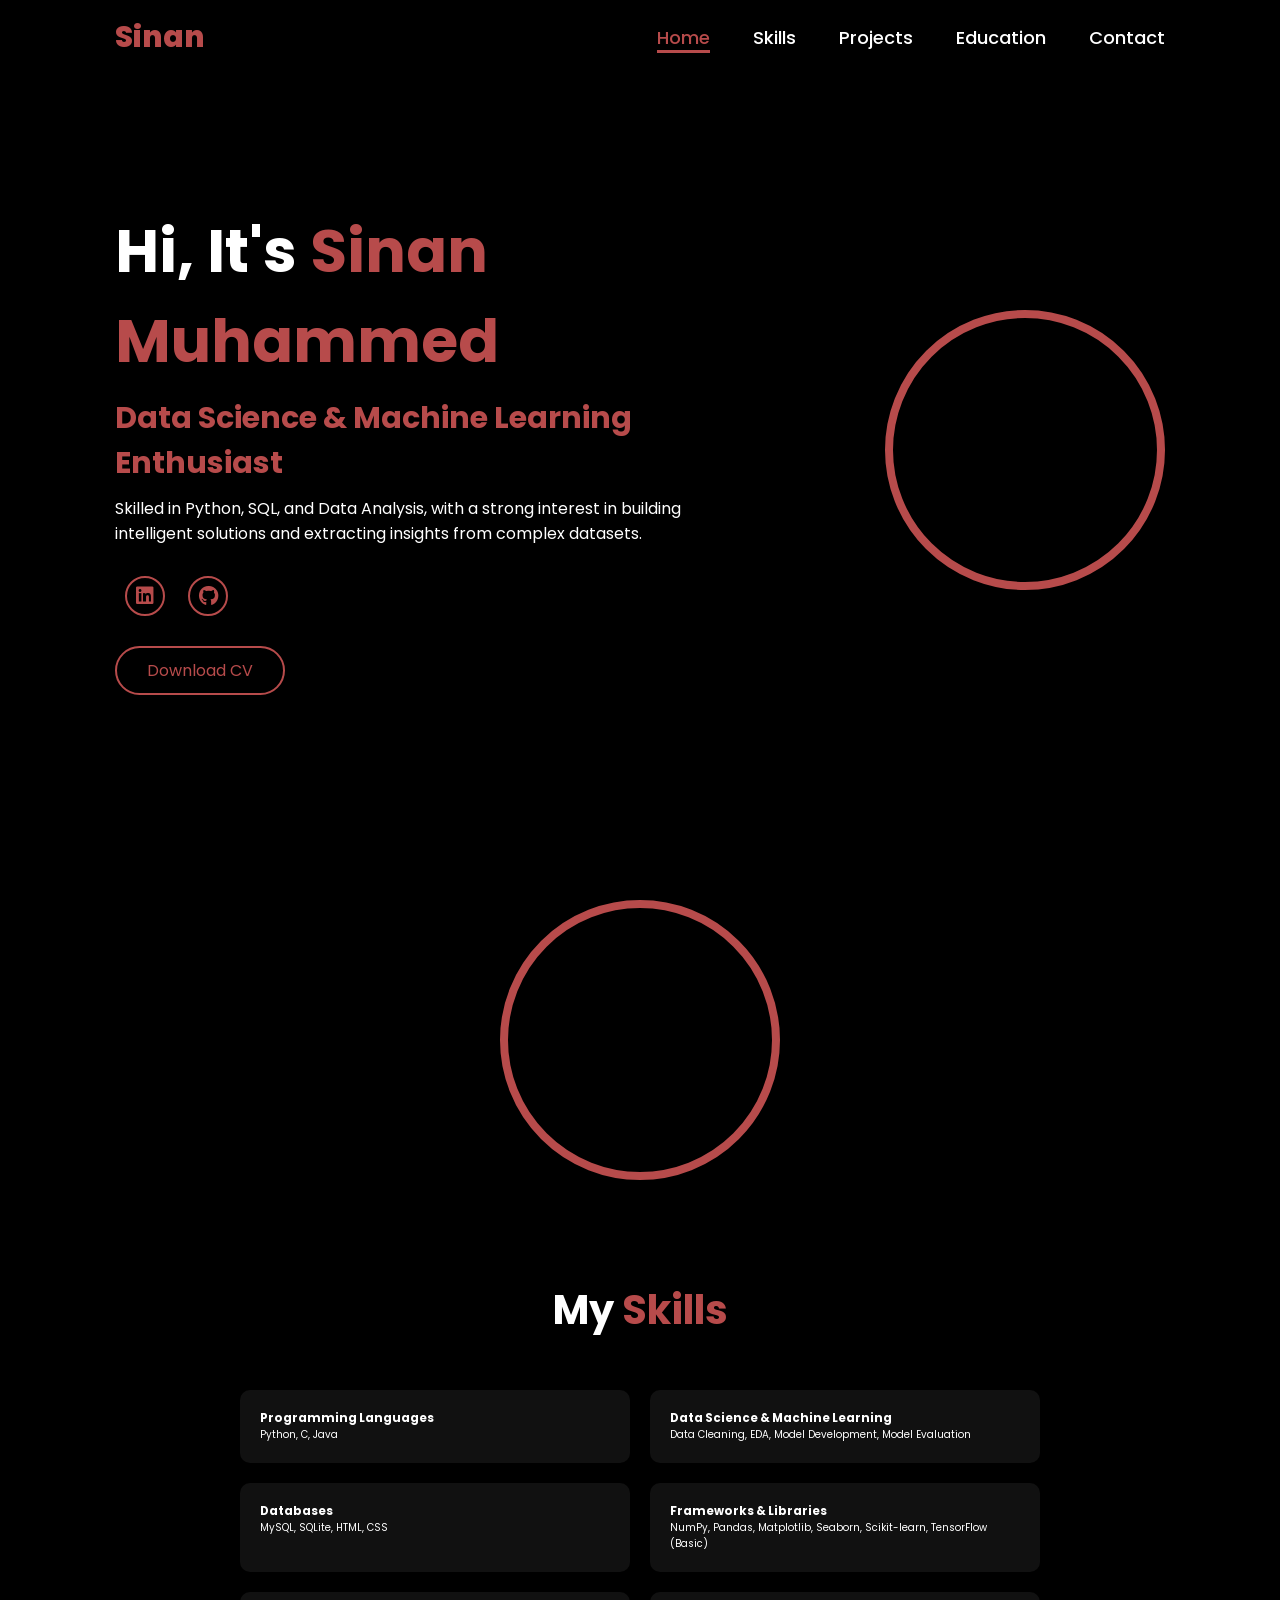
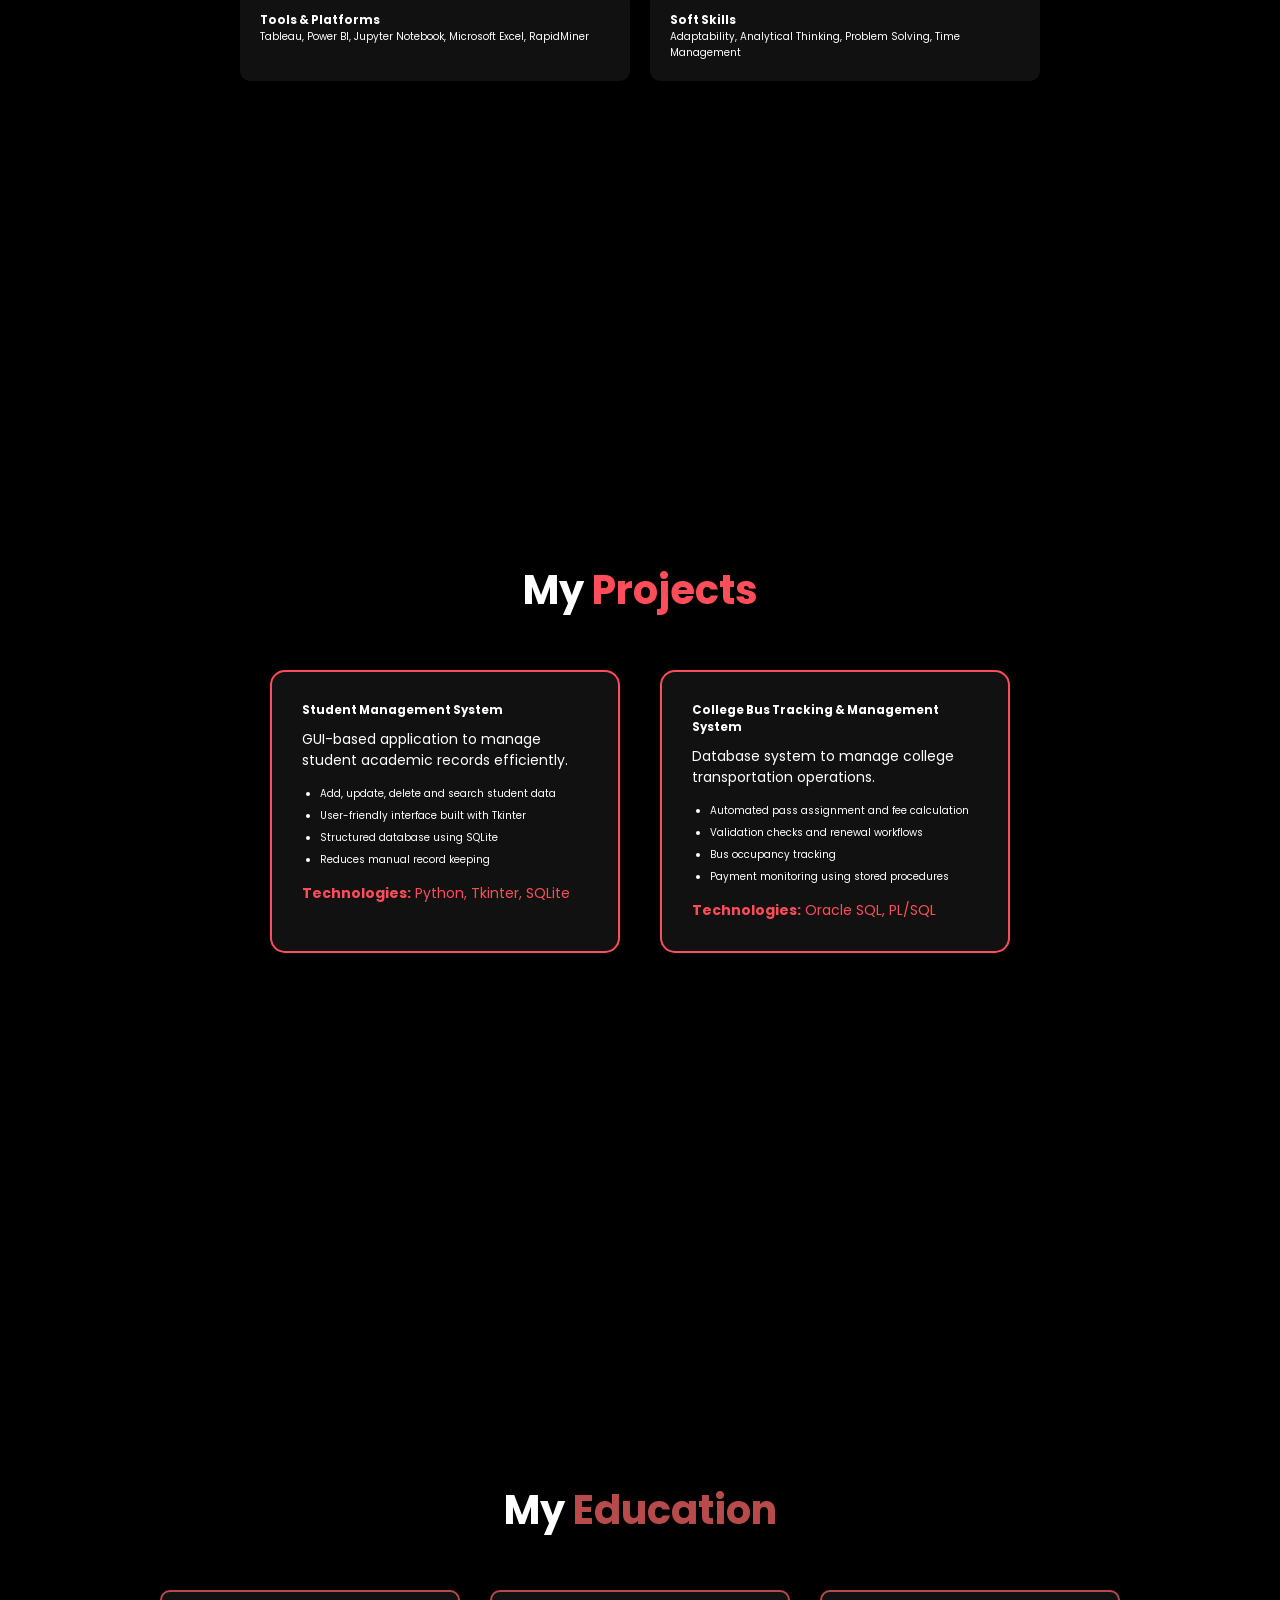
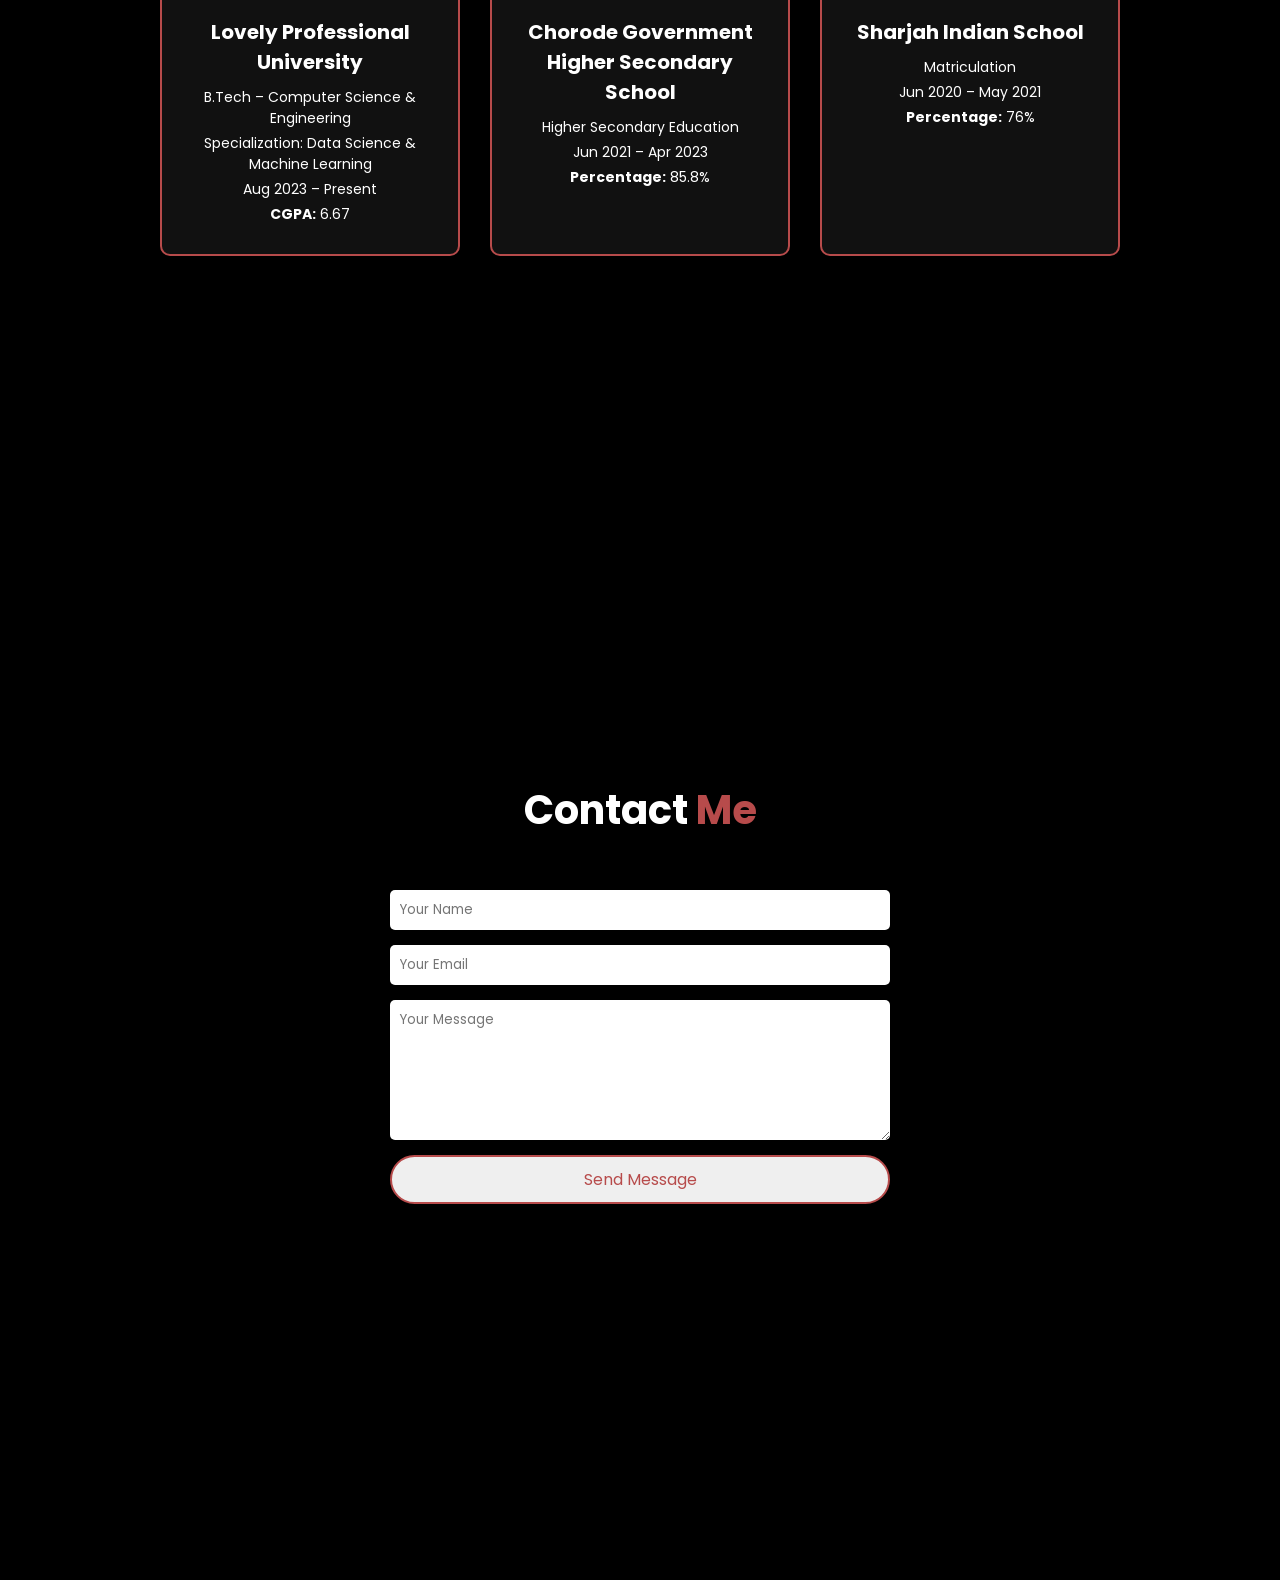
==== index.html @ a83f0d5d "Update index.html" ====
<!DOCTYPE html>
<html lang="en">

<head>
<meta charset="UTF-8">
<meta name="viewport" content="width=device-width, initial-scale=1.0">

<link rel="stylesheet" href="https://cdnjs.cloudflare.com/ajax/libs/font-awesome/6.5.2/css/all.min.css">

<link rel="stylesheet" href="style.css">

<title>Sinan Muhammed | Portfolio</title>

</head>

<body>

<header>

<a href="#" class="logo">Sinan</a>

<nav>
<a href="#home" class="active">Home</a>
<a href="#skills">Skills</a>
<a href="#projects">Projects</a>
<a href="#education">Education</a>
<a href="#contact">Contact</a>
</nav>

</header>


<!-- HOME -->

<section class="home" id="home">

<div class="home-content">

<h1>Hi, It's <span>Sinan Muhammed</span></h1>

<h3 class="typing-text"><span>Data Science & Machine Learning Enthusiast</span></h3>

<p>
Skilled in Python, SQL, and Data Analysis, 
with a strong interest in building intelligent solutions 
and extracting insights from complex datasets.
</p>

<div class="social-icons">

<a href="https://linkedin.com">
<i class="fa-brands fa-linkedin"></i>
</a>

<a href="https://github.com/sinanmuhammedsk">
<i class="fa-brands fa-github"></i>
</a>

</div>

<a href="SinanCV.pdf" class="btn">Download CV</a>

</div>

<!-- Right Circle -->
<div class="home-img">
<div class="circle"></div>
</div>

</section>
<!-- Right Circle -->
<div class="home-img">
<div class="circle"></div>
</div>

</section>

<!-- SKILLS -->

<section class="skills" id="skills">

<h2 class="heading">My <span>Skills</span></h2>

<div class="skills-container">

<div class="skill-box">
<h3>Programming Languages</h3>
<p>Python, C, Java</p>
</div>

<div class="skill-box">
<h3>Data Science & Machine Learning</h3>
<p>Data Cleaning, EDA, Model Development, Model Evaluation</p>
</div>

<div class="skill-box">
<h3>Databases</h3>
<p>MySQL, SQLite, HTML, CSS</p>
</div>

<div class="skill-box">
<h3>Frameworks & Libraries</h3>
<p>NumPy, Pandas, Matplotlib, Seaborn, Scikit-learn, TensorFlow (Basic)</p>
</div>

<div class="skill-box">
<h3>Tools & Platforms</h3>
<p>Tableau, Power BI, Jupyter Notebook, Microsoft Excel, RapidMiner</p>
</div>

<div class="skill-box">
<h3>Soft Skills</h3>
<p>Adaptability, Analytical Thinking, Problem Solving, Time Management</p>
</div>

</div>

</section>

<!-- PROJECTS -->

<section id="projects">
  <h2 class="section-title">My <span>Projects</span></h2>

  <div class="projects-container">

    <div class="project-card">
      <h3>Student Management System</h3>
      <p class="project-desc">
        GUI-based application to manage student academic records efficiently.
      </p>

      <ul>
        <li>Add, update, delete and search student data</li>
        <li>User-friendly interface built with Tkinter</li>
        <li>Structured database using SQLite</li>
        <li>Reduces manual record keeping</li>
      </ul>

      <p class="tech"><b>Technologies:</b> Python, Tkinter, SQLite</p>
    </div>

    <div class="project-card">
      <h3>College Bus Tracking & Management System</h3>
      <p class="project-desc">
        Database system to manage college transportation operations.
      </p>

      <ul>
        <li>Automated pass assignment and fee calculation</li>
        <li>Validation checks and renewal workflows</li>
        <li>Bus occupancy tracking</li>
        <li>Payment monitoring using stored procedures</li>
      </ul>

      <p class="tech"><b>Technologies:</b> Oracle SQL, PL/SQL</p>
    </div>

  </div>
</section>

<!-- EDUCATION -->
<section class="education" id="education">

<h2 class="heading">My <span>Education</span></h2>

<div class="education-container">

<div class="edu-card">
<h3>Lovely Professional University</h3>
<p>B.Tech – Computer Science & Engineering</p>
<p>Specialization: Data Science & Machine Learning</p>
<p>Aug 2023 – Present</p>
<p><b>CGPA:</b> 6.67</p>
</div>

<div class="edu-card">
<h3>Chorode Government Higher Secondary School</h3>
<p>Higher Secondary Education</p>
<p>Jun 2021 – Apr 2023</p>
<p><b>Percentage:</b> 85.8%</p>
</div>

<div class="edu-card">
<h3>Sharjah Indian School</h3>
<p>Matriculation</p>
<p>Jun 2020 – May 2021</p>
<p><b>Percentage:</b> 76%</p>
</div>

</div>

</section>

<!-- CONTACT -->

<section class="contact" id="contact">

<h2 class="heading">Contact <span>Me</span></h2>

<form>

<input type="text" placeholder="Your Name" required>

<input type="email" placeholder="Your Email" required>

<textarea rows="6" placeholder="Your Message"></textarea>

<button type="submit" class="btn">Send Message</button>

</form>

</section>

</body>
</html>
---- style.css ----
@import url('https://fonts.googleapis.com/css2?family=Poppins:wght@100;200;300;400;500;600&display=swap');

*{
margin:0;
padding:0;
box-sizing:border-box;
text-decoration:none;
border:none;
outline:none;
font-family:'Poppins',sans-serif;
}

html{
font-size:62.5%;
}

body{
background:black;
color:white;
}

/* HEADER */

header{
position:fixed;
top:0;
left:0;
width:100%;
padding:1.5rem 9%;
display:flex;
justify-content:space-between;
align-items:center;
background:black;
z-index:100;
}

.logo{
font-size:3rem;
color:#b74b4b;
font-weight:800;
}

nav a{
font-size:1.8rem;
color:white;
margin-left:4rem;
font-weight:500;
transition:0.3s;
border-bottom:3px solid transparent;
}

nav a:hover,
nav a.active{
color:#b74b4b;
border-bottom:3px solid #b74b4b;
}

/* SECTION */

section{
min-height:100vh;
padding:10rem 9% 5rem;
}
.education-container{
display:flex;
justify-content:center;
flex-wrap:wrap;
gap:3rem;
}

.edu-card{
background:#111;
padding:2.5rem;
width:300px;
border-radius:1rem;
border:2px solid #b74b4b;
text-align:center;
transition:0.3s;
}

.edu-card h3{
font-size:2rem;
margin-bottom:1rem;
}

.edu-card p{
font-size:1.4rem;
margin:0.4rem 0;
}

.edu-card:hover{
transform:scale(1.05);
}

/* HOME */

.home{
display:flex;
justify-content:space-between;
align-items:center;
min-height:100vh;
width:100%;
padding:0 9%;
}

.home-content h1{
font-size:5rem;
}
.home-content{
max-width:600px;
}
.home-content h1{
font-size:6rem;
}

.home-content h3{
font-size:3.2rem;
}

span{
color:#b74b4b;
}

.home-content h3{
font-size:3rem;
margin:1rem 0;
}

.home-content p{
font-size:1.6rem;
max-width:600px;
margin:auto;
}

/* SOCIAL ICONS */

.social-icons a{
display:inline-flex;
justify-content:center;
align-items:center;
width:4rem;
height:4rem;
border:0.2rem solid #b74b4b;
font-size:2rem;
border-radius:50%;
margin:3rem 1rem;
color:#b74b4b;
transition:0.3s;
}

.social-icons a:hover{
background:#b74b4b;
color:black;
transform:scale(1.2);
}

/* BUTTON */

.btn{
display:inline-block;
padding:1rem 3rem;
border-radius:4rem;
font-size:1.6rem;
color:#b74b4b;
border:2px solid #b74b4b;
transition:0.3s;
}

.btn:hover{
background:#b74b4b;
color:black;
}

/* HEADINGS */

.heading{
font-size:4rem;
text-align:center;
margin-bottom:5rem;
}

/* SKILLS */

.skills-container{
display:grid;
grid-template-columns:repeat(2,1fr);
gap:2rem;
max-width:800px;
margin:auto;
}
.skill-box{
background:#111;
padding:2rem;
width:100%;
border-radius:1rem;
}

.skill-box:hover{
transform:scale(1.05);
}

/* PROJECTS */

#projects {
  padding: 80px 10%;
  text-align: center;
}

.section-title {
  font-size: 40px;
  margin-bottom: 50px;
}

.section-title span {
  color: #ff4d5a;
}

.projects-container {
  display: flex;
  justify-content: center;
  gap: 40px;
  flex-wrap: wrap;
}

.project-card {
  background: #111;
  border: 2px solid #ff4d5a;
  border-radius: 15px;
  width: 350px;
  padding: 30px;
  text-align: left;
  transition: 0.3s;
}

.project-card:hover {
  transform: translateY(-10px);
  box-shadow: 0 0 20px #ff4d5a;
}

.project-card h3 {
  color: white;
  margin-bottom: 10px;
}

.project-desc {
  font-size: 14px;
  margin-bottom: 15px;
}

.project-card ul {
  padding-left: 18px;
  margin-bottom: 15px;
}

.project-card ul li {
  margin-bottom: 6px;
}

.tech {
  font-size: 14px;
  color: #ff4d5a;
}

/* CONTACT */

.contact form{
display:flex;
flex-direction:column;
max-width:500px;
margin:auto;
gap:1.5rem;
}

.contact input,
.contact textarea{
padding:1rem;
border-radius:0.5rem;
}
  .home-img{
display:flex;
justify-content:center;
align-items:center;
}

.circle{
width:280px;
height:280px;
border-radius:50%;
border:8px solid #b74b4b;
}
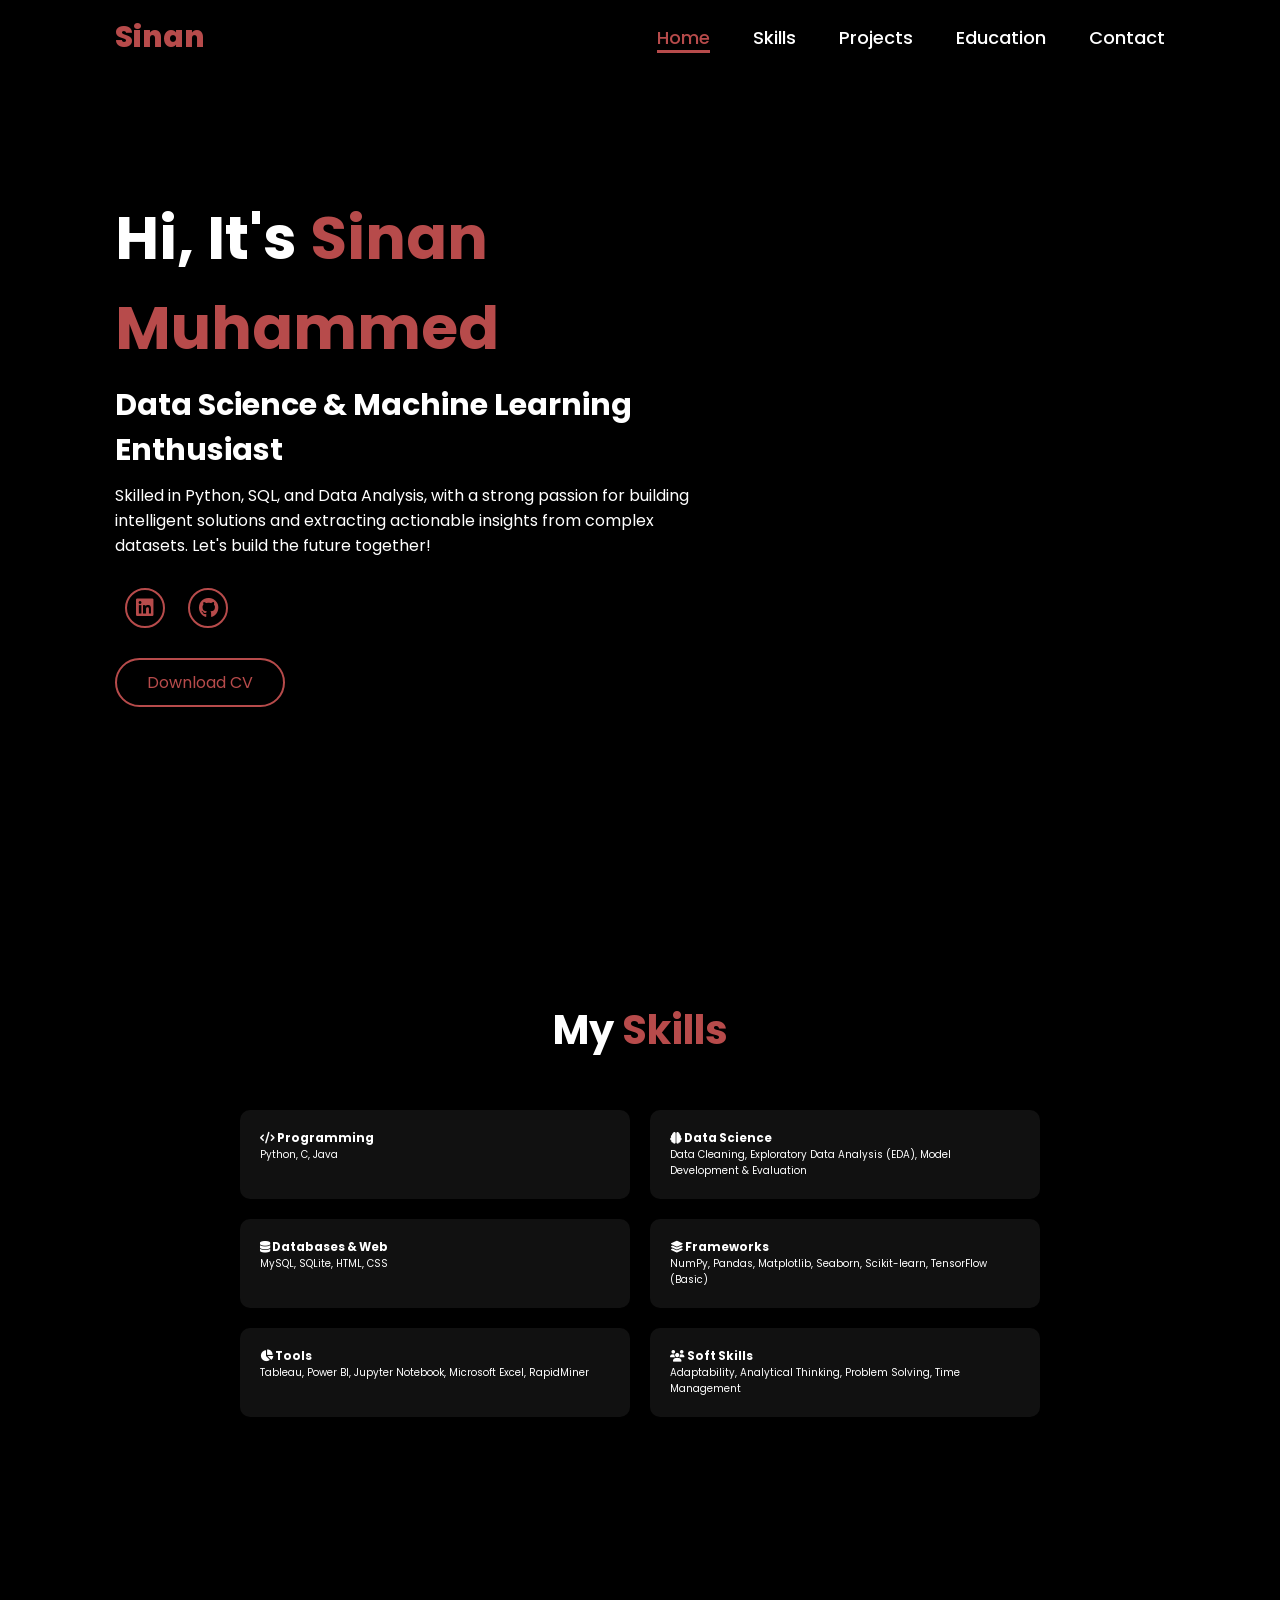
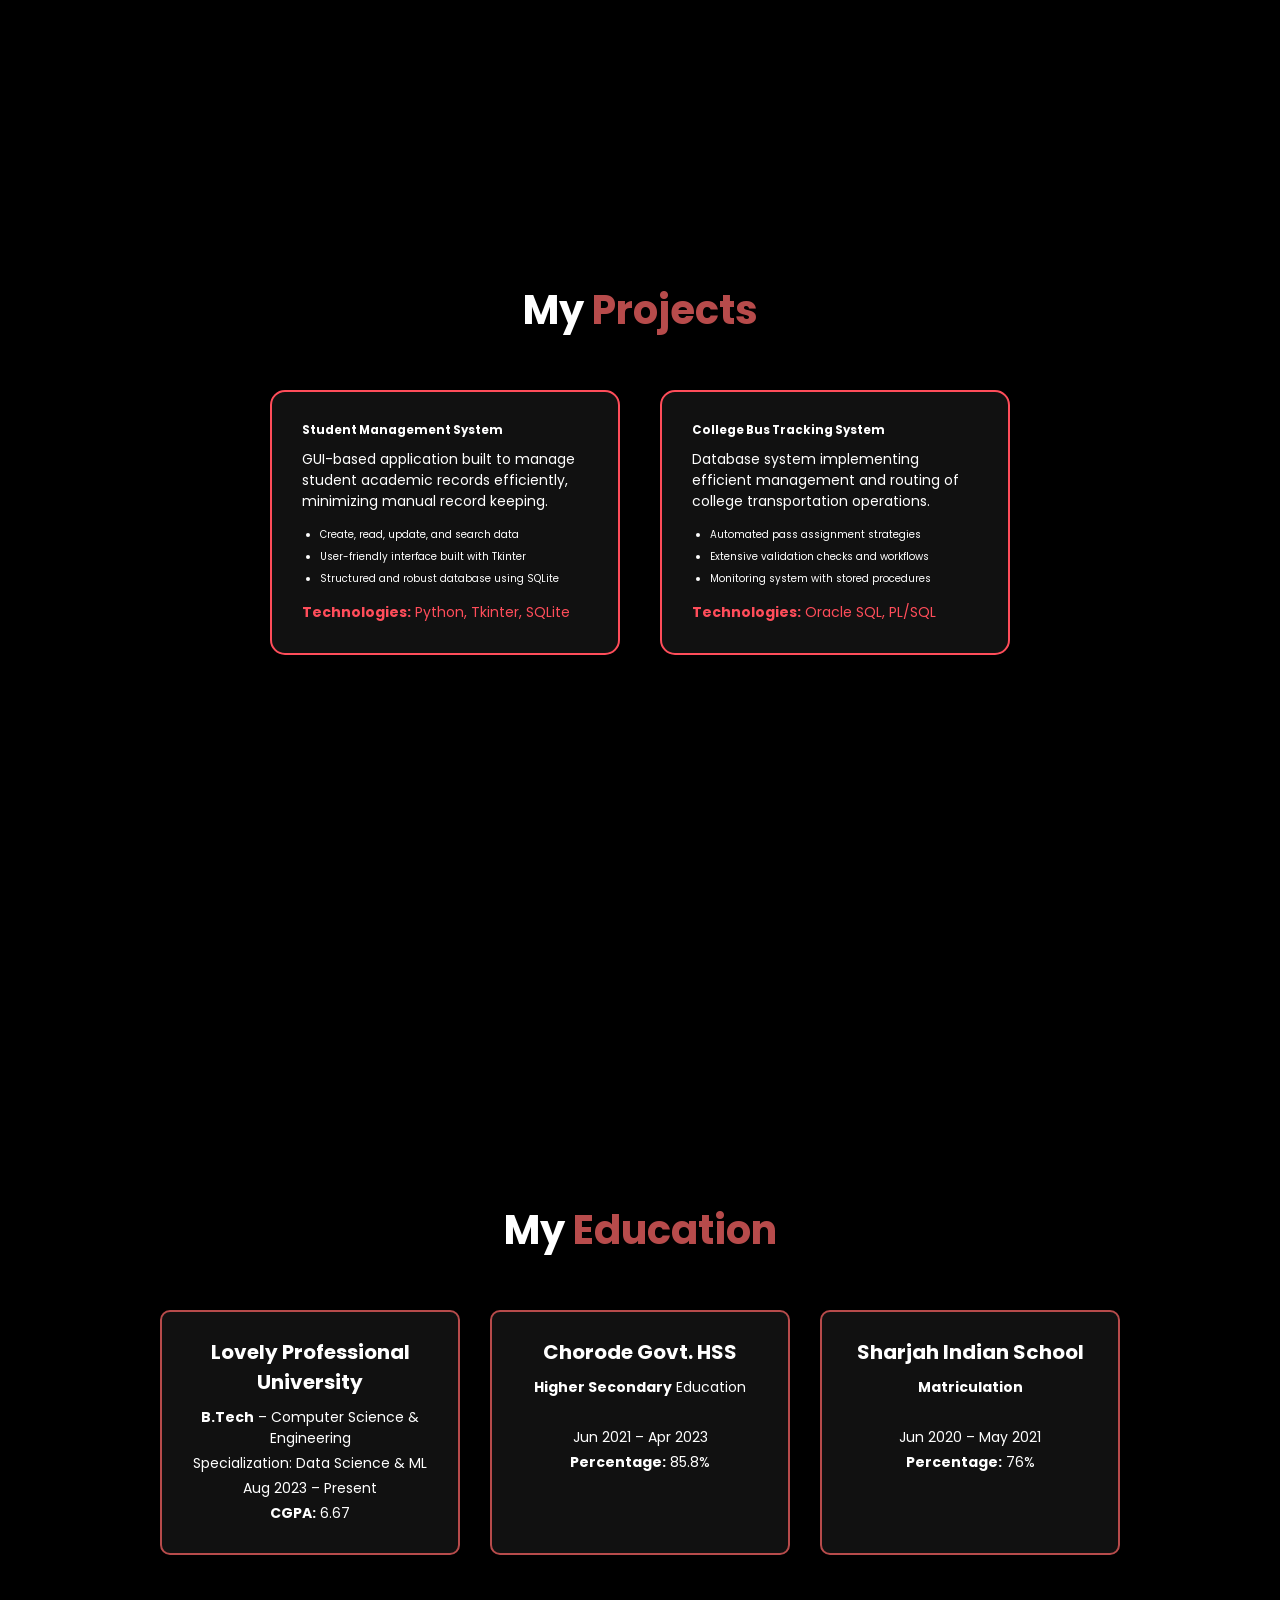
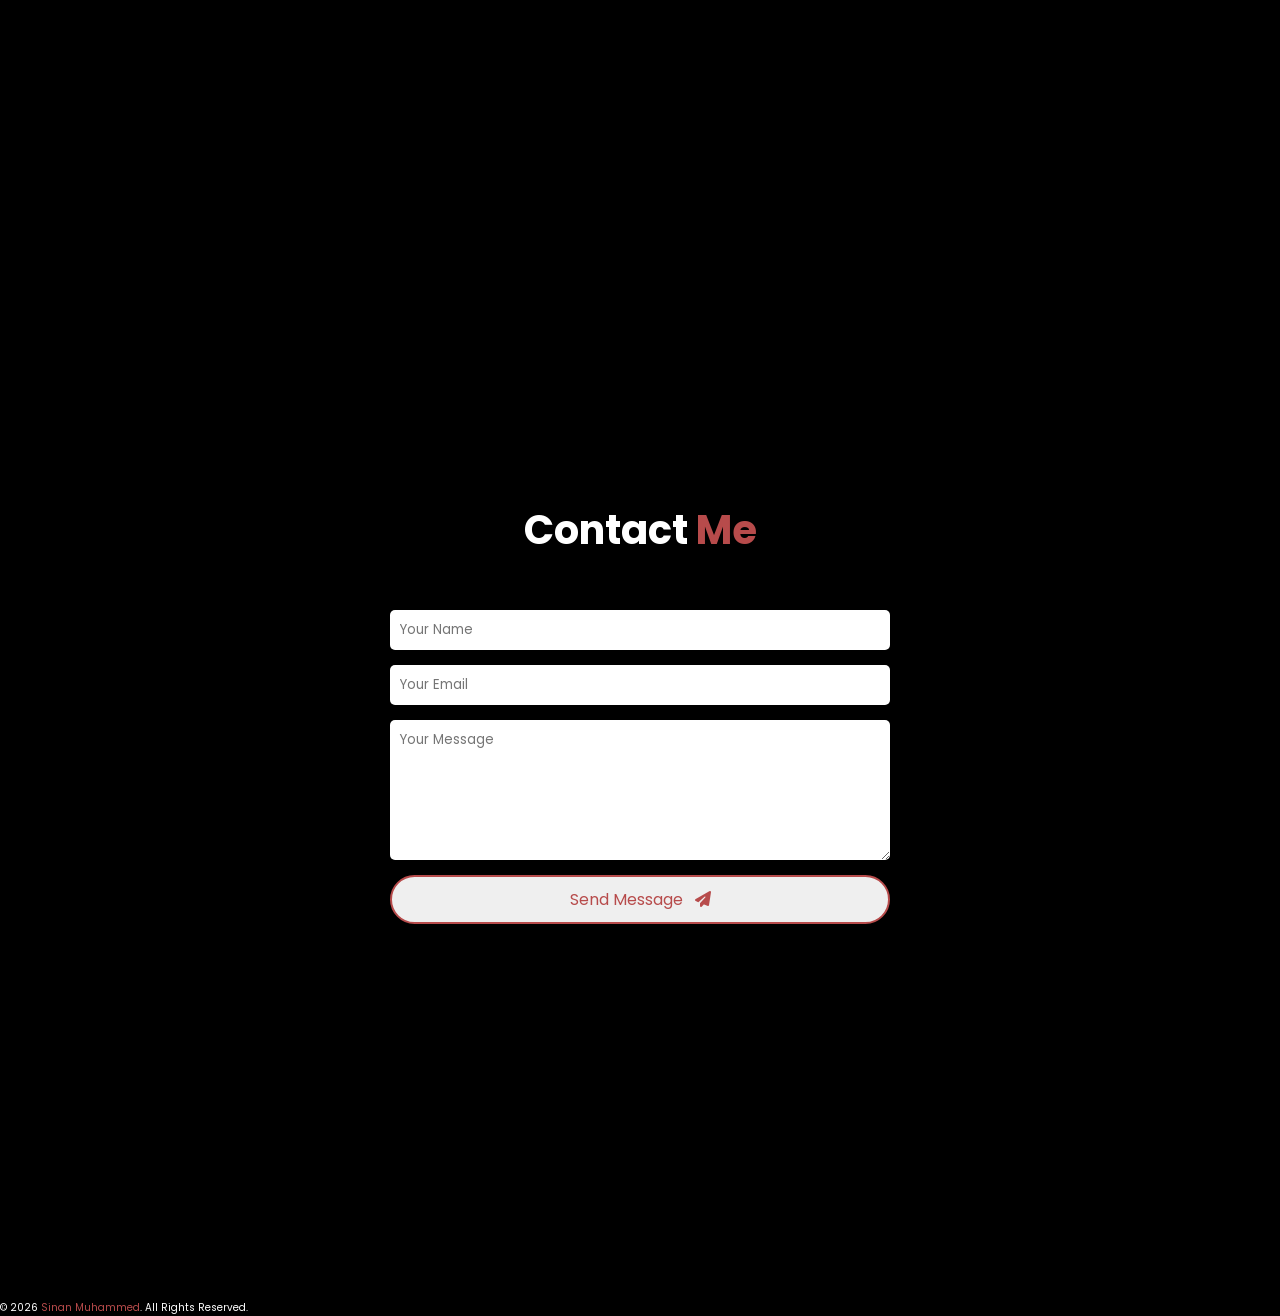
==== commit e92c10e1: "Update index.html" ====
--- a/index.html
+++ b/index.html
@@ -1,216 +1,208 @@
 <!DOCTYPE html>
 <html lang="en">
-
 <head>
-<meta charset="UTF-8">
-<meta name="viewport" content="width=device-width, initial-scale=1.0">
-
-<link rel="stylesheet" href="https://cdnjs.cloudflare.com/ajax/libs/font-awesome/6.5.2/css/all.min.css">
-
-<link rel="stylesheet" href="style.css">
-
-<title>Sinan Muhammed | Portfolio</title>
-
+  <meta charset="UTF-8">
+  <meta name="viewport" content="width=device-width, initial-scale=1.0">
+  <title>Sinan Muhammed | Data Analyst Portfolio</title>
+  <link rel="stylesheet" href="https://cdnjs.cloudflare.com/ajax/libs/font-awesome/6.5.2/css/all.min.css">
+  <link rel="stylesheet" href="style.css">
 </head>
-
 <body>
 
-<header>
-
-<a href="#" class="logo">Sinan</a>
-
-<nav>
-<a href="#home" class="active">Home</a>
-<a href="#skills">Skills</a>
-<a href="#projects">Projects</a>
-<a href="#education">Education</a>
-<a href="#contact">Contact</a>
-</nav>
-
-</header>
-
-
-<!-- HOME -->
-
-<section class="home" id="home">
-
-<div class="home-content">
-
-<h1>Hi, It's <span>Sinan Muhammed</span></h1>
-
-<h3 class="typing-text"><span>Data Science & Machine Learning Enthusiast</span></h3>
-
-<p>
-Skilled in Python, SQL, and Data Analysis, 
-with a strong interest in building intelligent solutions 
-and extracting insights from complex datasets.
-</p>
-
-<div class="social-icons">
-
-<a href="https://linkedin.com">
-<i class="fa-brands fa-linkedin"></i>
-</a>
-
-<a href="https://github.com/sinanmuhammedsk">
-<i class="fa-brands fa-github"></i>
-</a>
-
-</div>
-
-<a href="SinanCV.pdf" class="btn">Download CV</a>
-
-</div>
-
-<!-- Right Circle -->
-<div class="home-img">
-<div class="circle"></div>
-</div>
-
-</section>
-<!-- Right Circle -->
-<div class="home-img">
-<div class="circle"></div>
-</div>
-
-</section>
-
-<!-- SKILLS -->
-
-<section class="skills" id="skills">
-
-<h2 class="heading">My <span>Skills</span></h2>
-
-<div class="skills-container">
-
-<div class="skill-box">
-<h3>Programming Languages</h3>
-<p>Python, C, Java</p>
-</div>
-
-<div class="skill-box">
-<h3>Data Science & Machine Learning</h3>
-<p>Data Cleaning, EDA, Model Development, Model Evaluation</p>
-</div>
-
-<div class="skill-box">
-<h3>Databases</h3>
-<p>MySQL, SQLite, HTML, CSS</p>
-</div>
-
-<div class="skill-box">
-<h3>Frameworks & Libraries</h3>
-<p>NumPy, Pandas, Matplotlib, Seaborn, Scikit-learn, TensorFlow (Basic)</p>
-</div>
-
-<div class="skill-box">
-<h3>Tools & Platforms</h3>
-<p>Tableau, Power BI, Jupyter Notebook, Microsoft Excel, RapidMiner</p>
-</div>
-
-<div class="skill-box">
-<h3>Soft Skills</h3>
-<p>Adaptability, Analytical Thinking, Problem Solving, Time Management</p>
-</div>
-
-</div>
-
-</section>
-
-<!-- PROJECTS -->
-
-<section id="projects">
-  <h2 class="section-title">My <span>Projects</span></h2>
-
-  <div class="projects-container">
-
-    <div class="project-card">
-      <h3>Student Management System</h3>
-      <p class="project-desc">
-        GUI-based application to manage student academic records efficiently.
+  <!-- Animated Background Blobs -->
+  <div class="blob blob-1"></div>
+  <div class="blob blob-2"></div>
+  <div class="blob blob-3"></div>
+
+  <!-- Header -->
+  <header>
+    <a href="#" class="logo">Sinan</a>
+    <nav>
+      <a href="#home" class="active">Home</a>
+      <a href="#skills">Skills</a>
+      <a href="#projects">Projects</a>
+      <a href="#education">Education</a>
+      <a href="#contact">Contact</a>
+    </nav>
+  </header>
+
+  <!-- HOME -->
+  <section class="home" id="home">
+    <div class="home-content reveal">
+      <h1>Hi, It's <span>Sinan Muhammed</span></h1>
+      <h3 class="typing-text">Data Science & Machine Learning Enthusiast</h3>
+      <p>
+        Skilled in Python, SQL, and Data Analysis, 
+        with a strong passion for building intelligent solutions 
+        and extracting actionable insights from complex datasets. Let's build the future together!
       </p>
-
-      <ul>
-        <li>Add, update, delete and search student data</li>
-        <li>User-friendly interface built with Tkinter</li>
-        <li>Structured database using SQLite</li>
-        <li>Reduces manual record keeping</li>
-      </ul>
-
-      <p class="tech"><b>Technologies:</b> Python, Tkinter, SQLite</p>
-    </div>
-
-    <div class="project-card">
-      <h3>College Bus Tracking & Management System</h3>
-      <p class="project-desc">
-        Database system to manage college transportation operations.
-      </p>
-
-      <ul>
-        <li>Automated pass assignment and fee calculation</li>
-        <li>Validation checks and renewal workflows</li>
-        <li>Bus occupancy tracking</li>
-        <li>Payment monitoring using stored procedures</li>
-      </ul>
-
-      <p class="tech"><b>Technologies:</b> Oracle SQL, PL/SQL</p>
-    </div>
-
-  </div>
-</section>
-
-<!-- EDUCATION -->
-<section class="education" id="education">
-
-<h2 class="heading">My <span>Education</span></h2>
-
-<div class="education-container">
-
-<div class="edu-card">
-<h3>Lovely Professional University</h3>
-<p>B.Tech – Computer Science & Engineering</p>
-<p>Specialization: Data Science & Machine Learning</p>
-<p>Aug 2023 – Present</p>
-<p><b>CGPA:</b> 6.67</p>
-</div>
-
-<div class="edu-card">
-<h3>Chorode Government Higher Secondary School</h3>
-<p>Higher Secondary Education</p>
-<p>Jun 2021 – Apr 2023</p>
-<p><b>Percentage:</b> 85.8%</p>
-</div>
-
-<div class="edu-card">
-<h3>Sharjah Indian School</h3>
-<p>Matriculation</p>
-<p>Jun 2020 – May 2021</p>
-<p><b>Percentage:</b> 76%</p>
-</div>
-
-</div>
-
-</section>
-
-<!-- CONTACT -->
-
-<section class="contact" id="contact">
-
-<h2 class="heading">Contact <span>Me</span></h2>
-
-<form>
-
-<input type="text" placeholder="Your Name" required>
-
-<input type="email" placeholder="Your Email" required>
-
-<textarea rows="6" placeholder="Your Message"></textarea>
-
-<button type="submit" class="btn">Send Message</button>
-
-</form>
-
-</section>
+      <div class="social-icons">
+
+        <a href="https://www.linkedin.com/in/sinanmuhammedsk/" target="_blank">
+          <i class="fa-brands fa-linkedin"></i>
+        </a>
+
+        <a href="https://github.com/sinanmuhammedsk" target="_blank">
+          <i class="fa-brands fa-github"></i>
+        </a>
+
+      </div>
+      <a href="https://drive.google.com/file/d/16frKhKqFzM1YatCJz0bBpKolpbH-rLrX/view?usp=drivesdk" target="_blank" class="btn">Download CV</a>
+    </div>
+
+    <div class="home-img reveal">
+      <div class="img-container">
+        <div class="img-box"></div>
+      </div>
+    </div>
+  </section>
+
+  <!-- SKILLS -->
+  <section class="skills" id="skills">
+    <h2 class="heading reveal">My <span>Skills</span></h2>
+    <div class="skills-container">
+      <div class="skill-box glass reveal">
+        <h3><i class="fa-solid fa-code"></i> Programming</h3>
+        <p>Python, C, Java</p>
+      </div>
+      <div class="skill-box glass reveal">
+        <h3><i class="fa-solid fa-brain"></i> Data Science</h3>
+        <p>Data Cleaning, Exploratory Data Analysis (EDA), Model Development & Evaluation</p>
+      </div>
+      <div class="skill-box glass reveal">
+        <h3><i class="fa-solid fa-database"></i> Databases & Web</h3>
+        <p>MySQL, SQLite, HTML, CSS</p>
+      </div>
+      <div class="skill-box glass reveal">
+        <h3><i class="fa-solid fa-layer-group"></i> Frameworks</h3>
+        <p>NumPy, Pandas, Matplotlib, Seaborn, Scikit-learn, TensorFlow (Basic)</p>
+      </div>
+      <div class="skill-box glass reveal">
+        <h3><i class="fa-solid fa-chart-pie"></i> Tools </h3>
+        <p>Tableau, Power BI, Jupyter Notebook, Microsoft Excel, RapidMiner</p>
+      </div>
+      <div class="skill-box glass reveal">
+        <h3><i class="fa-solid fa-users"></i> Soft Skills</h3>
+        <p>Adaptability, Analytical Thinking, Problem Solving, Time Management</p>
+      </div>
+    </div>
+  </section>
+
+  <!-- PROJECTS -->
+  <section id="projects" class="projects">
+    <h2 class="heading reveal">My <span>Projects</span></h2>
+    <div class="projects-container">
+      <div class="project-card glass reveal">
+        <h3>Student Management System</h3>
+        <p class="project-desc">
+          GUI-based application built to manage student academic records efficiently, minimizing manual record keeping.
+        </p>
+        <ul>
+          <li>Create, read, update, and search data</li>
+          <li>User-friendly interface built with Tkinter</li>
+          <li>Structured and robust database using SQLite</li>
+        </ul>
+        <p class="tech"><b>Technologies:</b> Python, Tkinter, SQLite</p>
+      </div>
+
+      <div class="project-card glass reveal">
+        <h3>College Bus Tracking System</h3>
+        <p class="project-desc">
+          Database system implementing efficient management and routing of college transportation operations.
+        </p>
+        <ul>
+          <li>Automated pass assignment strategies</li>
+          <li>Extensive validation checks and workflows</li>
+          <li>Monitoring system with stored procedures</li>
+        </ul>
+        <p class="tech"><b>Technologies:</b> Oracle SQL, PL/SQL</p>
+      </div>
+    </div>
+  </section>
+
+  <!-- EDUCATION -->
+  <section class="education" id="education">
+    <h2 class="heading reveal">My <span>Education</span></h2>
+    <div class="education-container">
+      <div class="edu-card glass reveal">
+        <h3>Lovely Professional University</h3>
+        <p><b>B.Tech</b> – Computer Science & Engineering</p>
+        <p>Specialization: Data Science & ML</p>
+        <p>Aug 2023 – Present</p>
+        <p><b>CGPA:</b> 6.67</p>
+      </div>
+      <div class="edu-card glass reveal">
+        <h3>Chorode Govt. HSS</h3>
+        <p><b>Higher Secondary</b> Education</p>
+        <p><br></p>
+        <p>Jun 2021 – Apr 2023</p>
+        <p><b>Percentage:</b> 85.8%</p>
+      </div>
+      <div class="edu-card glass reveal">
+        <h3>Sharjah Indian School</h3>
+        <p><b>Matriculation</b></p>
+        <p><br></p>
+        <p>Jun 2020 – May 2021</p>
+        <p><b>Percentage:</b> 76%</p>
+      </div>
+    </div>
+  </section>
+
+  <!-- CONTACT -->
+  <section class="contact" id="contact">
+    <h2 class="heading reveal">Contact <span>Me</span></h2>
+    <form class="glass reveal" onsubmit="event.preventDefault(); alert('Message function coming soon!');">
+      <input type="text" placeholder="Your Name" required>
+      <input type="email" placeholder="Your Email" required>
+      <textarea rows="6" placeholder="Your Message" required></textarea>
+      <button type="submit" class="btn">Send Message <i class="fa-solid fa-paper-plane" style="margin-left: 8px;"></i></button>
+    </form>
+  </section>
+
+  <!-- Footer -->
+  <footer>
+    <p>&copy; 2026 <span>Sinan Muhammed</span>. All Rights Reserved.</p>
+  </footer>
+
+  <!-- Animation Script -->
+  <script>
+    function reveal() {
+      var reveals = document.querySelectorAll(".reveal");
+      for (var i = 0; i < reveals.length; i++) {
+        var windowHeight = window.innerHeight;
+        var elementTop = reveals[i].getBoundingClientRect().top;
+        var elementVisible = 100;
+        
+        if (elementTop < windowHeight - elementVisible) {
+          reveals[i].classList.add("active");
+        }
+      }
+    }
+    window.addEventListener("scroll", reveal);
+    // Call once on load to reveal initial elements
+    reveal();
+
+    // Active link highlighting on scroll
+    let sections = document.querySelectorAll('section');
+    let navLinks = document.querySelectorAll('header nav a');
+    
+    window.onscroll = () => {
+      sections.forEach(sec => {
+        let top = window.scrollY;
+        let offset = sec.offsetTop - 200;
+        let height = sec.offsetHeight;
+        let id = sec.getAttribute('id');
+        
+        if(top >= offset && top < offset + height) {
+          navLinks.forEach(links => {
+            links.classList.remove('active');
+            let matchedLink = document.querySelector('header nav a[href*=' + id + ']');
+            if (matchedLink) matchedLink.classList.add('active');
+          });
+        }
+      });
+    };
+  </script>
 
 </body>
 </html>
--- a/style.css
+++ b/style.css
@@ -61,37 +61,6 @@
 min-height:100vh;
 padding:10rem 9% 5rem;
 }
-.education-container{
-display:flex;
-justify-content:center;
-flex-wrap:wrap;
-gap:3rem;
-}
-
-.edu-card{
-background:#111;
-padding:2.5rem;
-width:300px;
-border-radius:1rem;
-border:2px solid #b74b4b;
-text-align:center;
-transition:0.3s;
-}
-
-.edu-card h3{
-font-size:2rem;
-margin-bottom:1rem;
-}
-
-.edu-card p{
-font-size:1.4rem;
-margin:0.4rem 0;
-}
-
-.edu-card:hover{
-transform:scale(1.05);
-}
-
 /* HOME */
 
 .home{
@@ -288,3 +257,34 @@
 border-radius:50%;
 border:8px solid #b74b4b;
 }
+/* Education */
+.education-container{
+display:flex;
+justify-content:center;
+flex-wrap:wrap;
+gap:3rem;
+}
+
+.edu-card{
+background:#111;
+padding:2.5rem;
+width:300px;
+border-radius:1rem;
+border:2px solid #b74b4b;
+text-align:center;
+transition:0.3s;
+}
+
+.edu-card h3{
+font-size:2rem;
+margin-bottom:1rem;
+}
+
+.edu-card p{
+font-size:1.4rem;
+margin:0.4rem 0;
+}
+
+.edu-card:hover{
+transform:scale(1.05);
+}
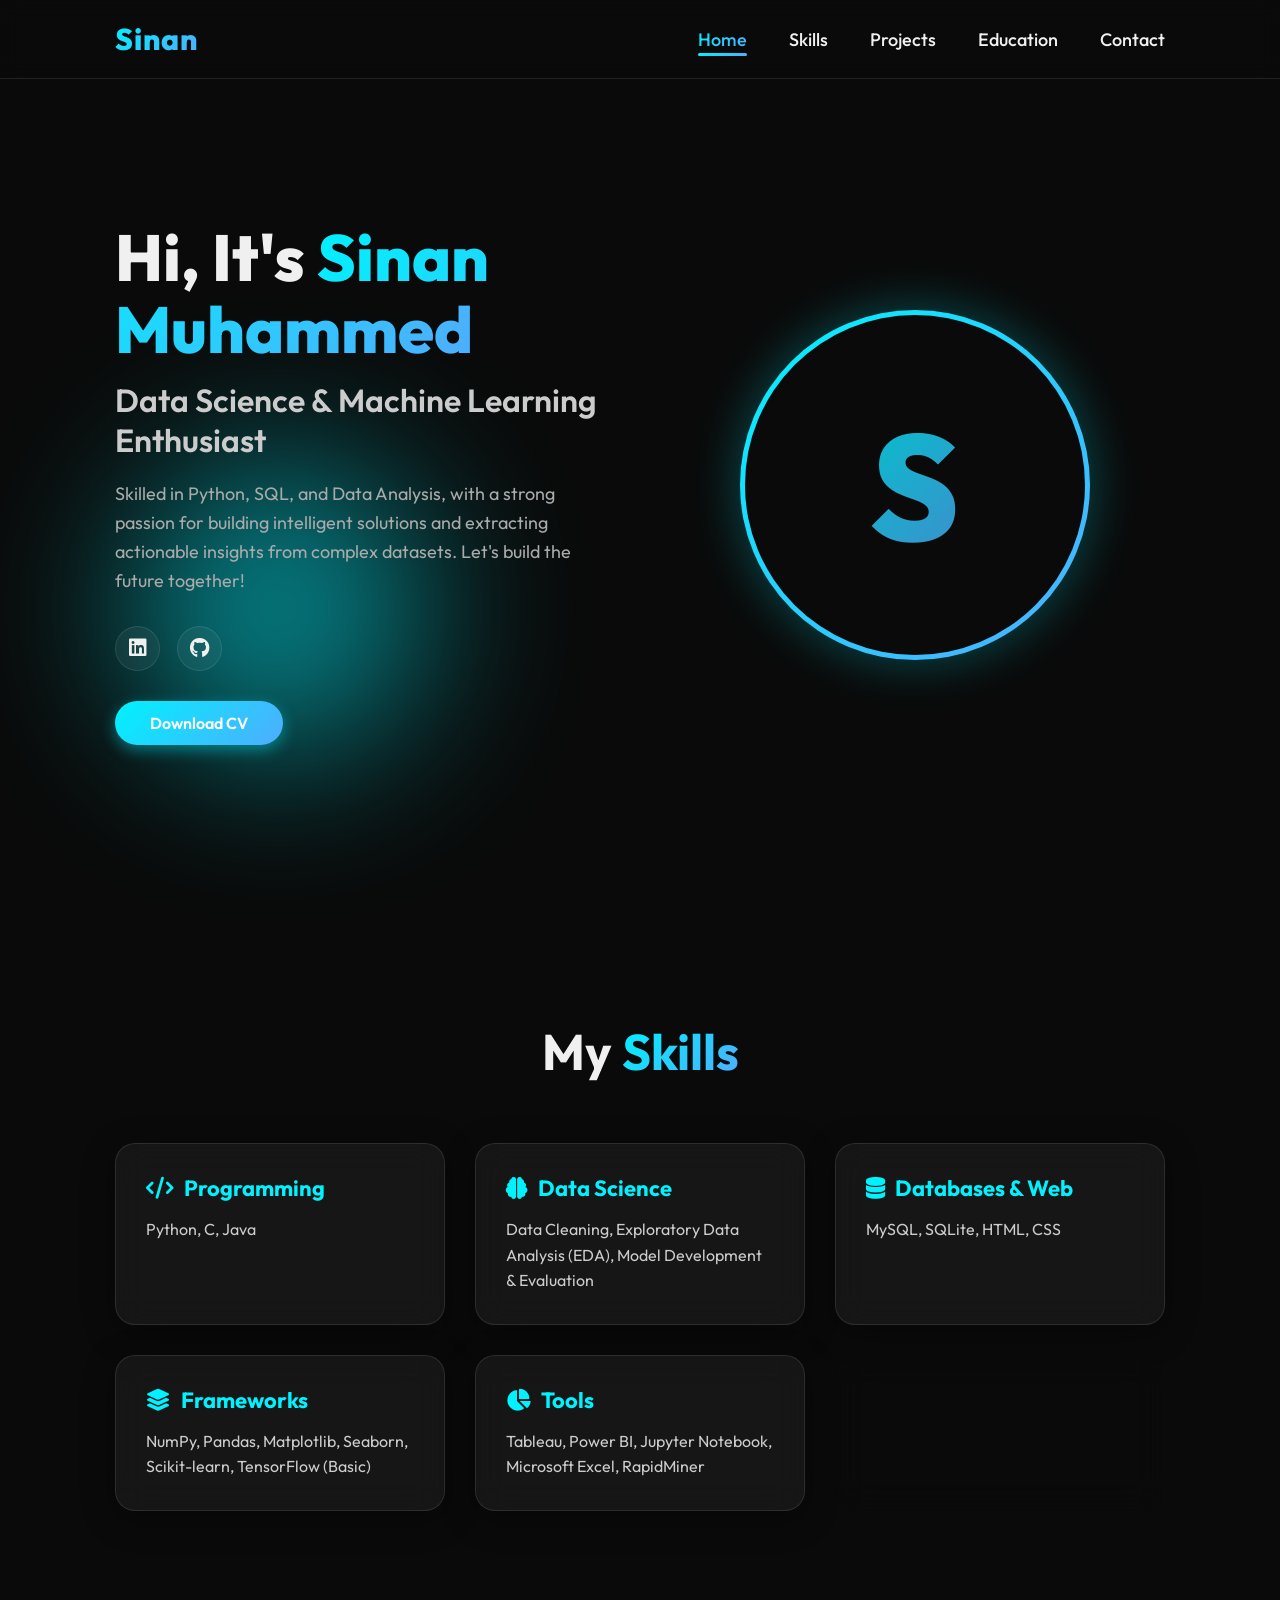
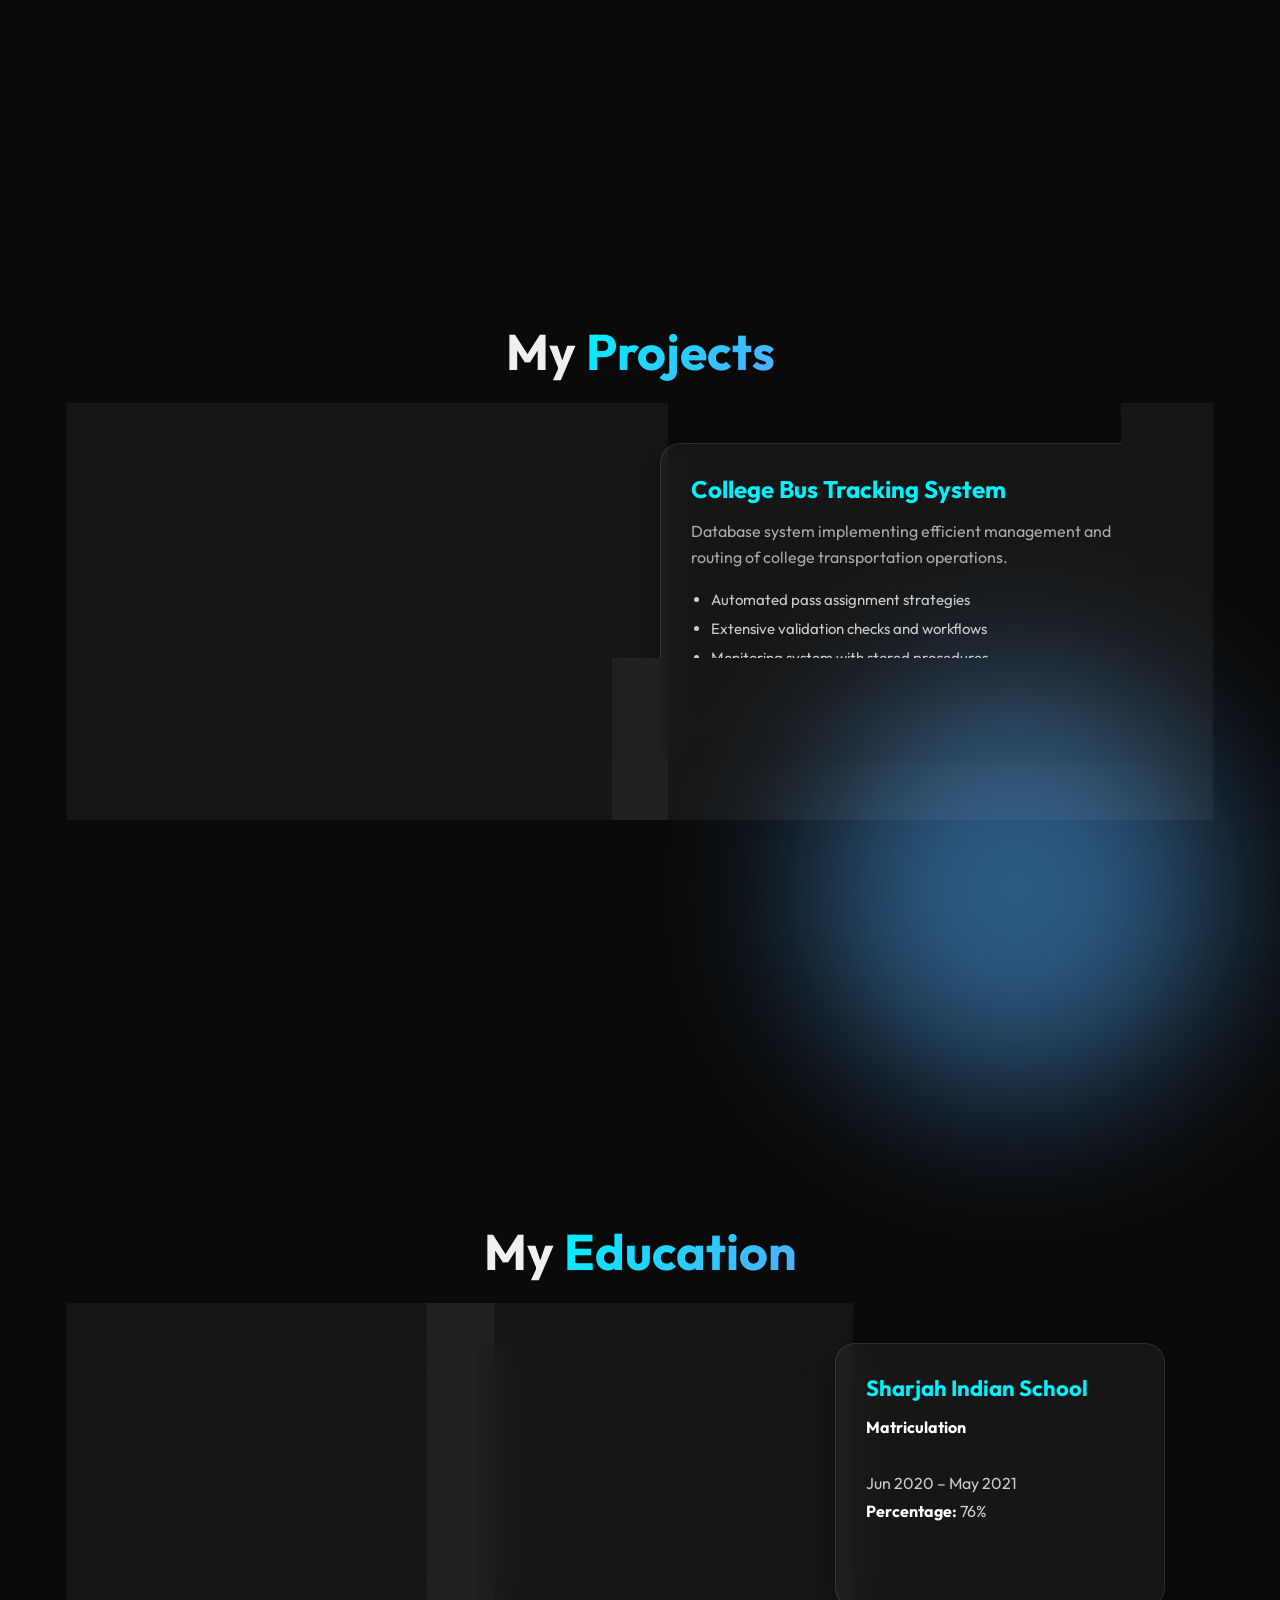
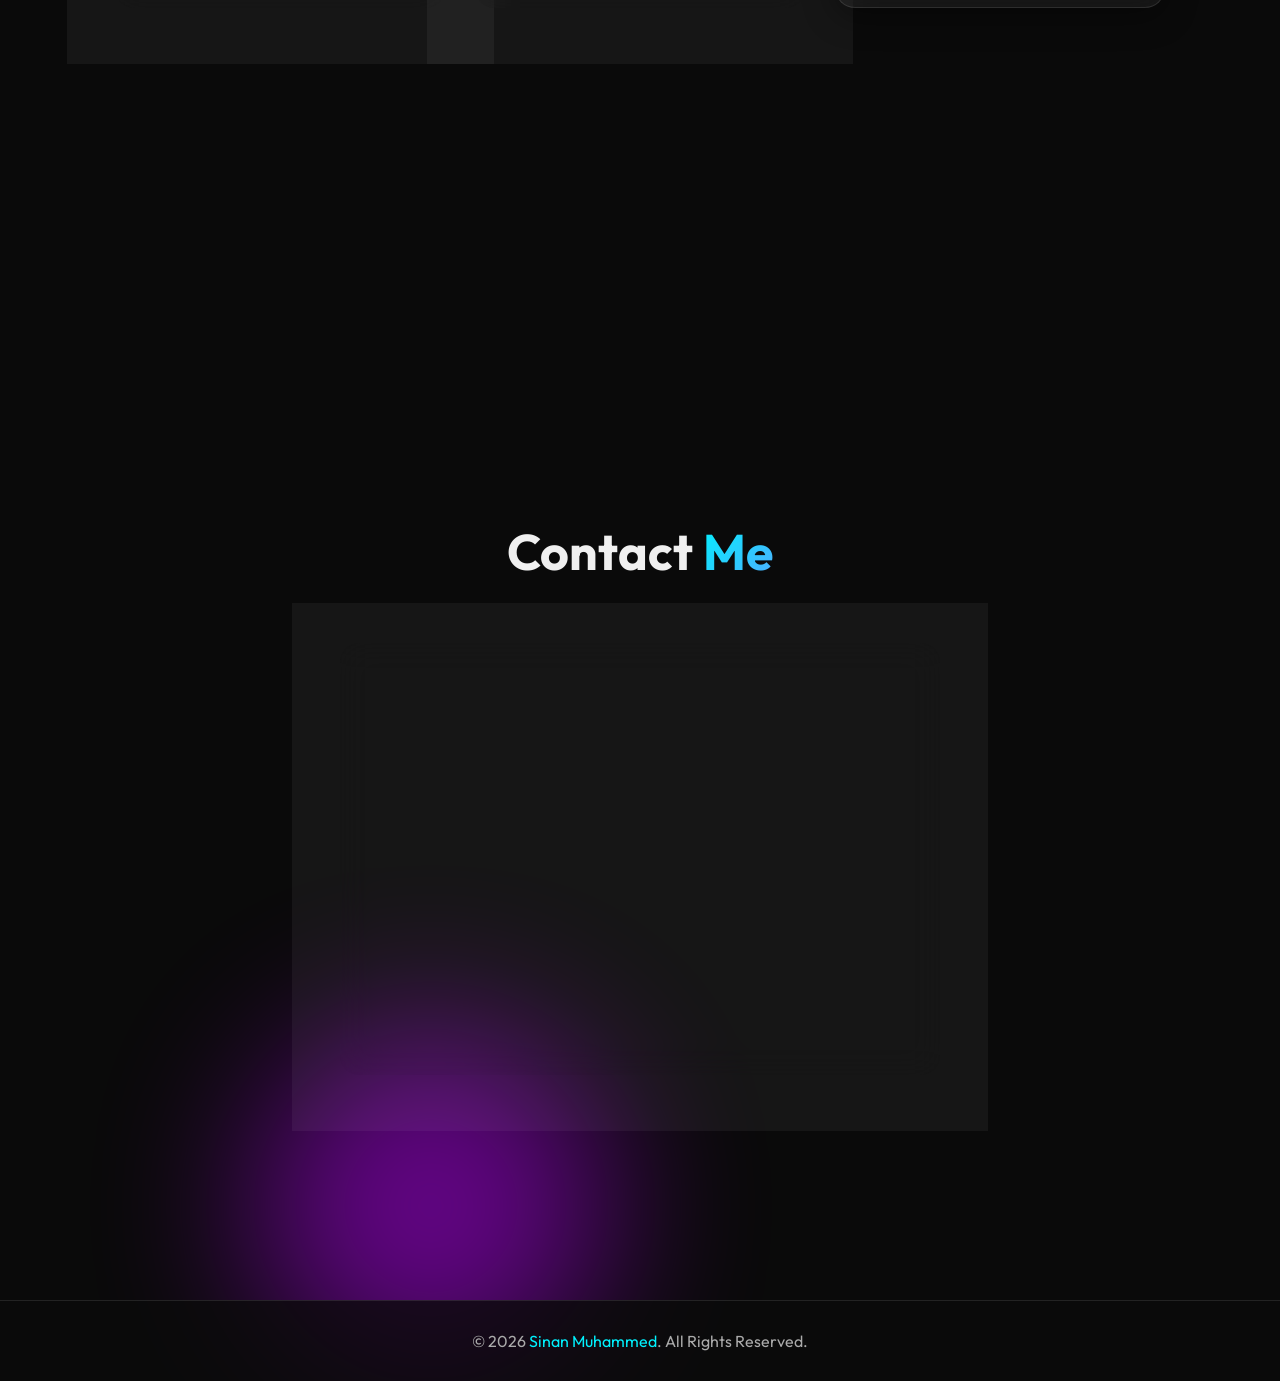
==== commit 796b593a: "Update index.html" ====
--- a/index.html
+++ b/index.html
@@ -47,7 +47,7 @@
         </a>
 
       </div>
-      <a href="https://drive.google.com/file/d/16frKhKqFzM1YatCJz0bBpKolpbH-rLrX/view?usp=drivesdk" target="_blank" class="btn">Download CV</a>
+      <a href="https://drive.google.com/file/d/1xjSbLlNeznk8g4sRRQ22VtLtVQ3Grn_Y/view?usp=sharing" target="_blank" class="btn">Download CV</a>
     </div>
 
     <div class="home-img reveal">
--- a/style.css
+++ b/style.css
@@ -1,290 +1,542 @@
-@import url('https://fonts.googleapis.com/css2?family=Poppins:wght@100;200;300;400;500;600&display=swap');
-
-*{
-margin:0;
-padding:0;
-box-sizing:border-box;
-text-decoration:none;
-border:none;
-outline:none;
-font-family:'Poppins',sans-serif;
-}
-
-html{
-font-size:62.5%;
-}
-
-body{
-background:black;
-color:white;
-}
-
-/* HEADER */
-
-header{
-position:fixed;
-top:0;
-left:0;
-width:100%;
-padding:1.5rem 9%;
-display:flex;
-justify-content:space-between;
-align-items:center;
-background:black;
-z-index:100;
-}
-
-.logo{
-font-size:3rem;
-color:#b74b4b;
-font-weight:800;
-}
-
-nav a{
-font-size:1.8rem;
-color:white;
-margin-left:4rem;
-font-weight:500;
-transition:0.3s;
-border-bottom:3px solid transparent;
-}
-
-nav a:hover,
-nav a.active{
-color:#b74b4b;
-border-bottom:3px solid #b74b4b;
-}
-
-/* SECTION */
-
-section{
-min-height:100vh;
-padding:10rem 9% 5rem;
-}
-/* HOME */
-
-.home{
-display:flex;
-justify-content:space-between;
-align-items:center;
-min-height:100vh;
-width:100%;
-padding:0 9%;
-}
-
-.home-content h1{
-font-size:5rem;
-}
-.home-content{
-max-width:600px;
-}
-.home-content h1{
-font-size:6rem;
-}
-
-.home-content h3{
-font-size:3.2rem;
-}
-
-span{
-color:#b74b4b;
-}
-
-.home-content h3{
-font-size:3rem;
-margin:1rem 0;
-}
-
-.home-content p{
-font-size:1.6rem;
-max-width:600px;
-margin:auto;
-}
-
-/* SOCIAL ICONS */
-
-.social-icons a{
-display:inline-flex;
-justify-content:center;
-align-items:center;
-width:4rem;
-height:4rem;
-border:0.2rem solid #b74b4b;
-font-size:2rem;
-border-radius:50%;
-margin:3rem 1rem;
-color:#b74b4b;
-transition:0.3s;
-}
-
-.social-icons a:hover{
-background:#b74b4b;
-color:black;
-transform:scale(1.2);
-}
-
-/* BUTTON */
-
-.btn{
-display:inline-block;
-padding:1rem 3rem;
-border-radius:4rem;
-font-size:1.6rem;
-color:#b74b4b;
-border:2px solid #b74b4b;
-transition:0.3s;
-}
-
-.btn:hover{
-background:#b74b4b;
-color:black;
-}
-
-/* HEADINGS */
-
-.heading{
-font-size:4rem;
-text-align:center;
-margin-bottom:5rem;
-}
-
-/* SKILLS */
-
-.skills-container{
-display:grid;
-grid-template-columns:repeat(2,1fr);
-gap:2rem;
-max-width:800px;
-margin:auto;
-}
-.skill-box{
-background:#111;
-padding:2rem;
-width:100%;
-border-radius:1rem;
-}
-
-.skill-box:hover{
-transform:scale(1.05);
-}
-
-/* PROJECTS */
-
-#projects {
-  padding: 80px 10%;
+@import url('https://fonts.googleapis.com/css2?family=Outfit:wght@300;400;500;600;700;800&display=swap');
+
+:root {
+  --bg-color: #0a0a0a;
+  --text-color: #f0f0f0;
+  --primary-color: #00f2fe;
+  --secondary-color: #4facfe;
+  --glass-bg: rgba(255, 255, 255, 0.05);
+  --glass-border: rgba(255, 255, 255, 0.1);
+  --glass-shadow: 0 8px 32px 0 rgba(0, 0, 0, 0.37);
+  --gradient: linear-gradient(135deg, var(--primary-color), var(--secondary-color));
+}
+
+* {
+  margin: 0;
+  padding: 0;
+  box-sizing: border-box;
+  text-decoration: none;
+  border: none;
+  outline: none;
+  font-family: 'Outfit', sans-serif;
+  scroll-behavior: smooth;
+}
+
+html {
+  font-size: 62.5%;
+  overflow-x: hidden;
+}
+
+body {
+  background: var(--bg-color);
+  color: var(--text-color);
+  overflow-x: hidden;
+  position: relative;
+}
+
+/* Background Blobs */
+.blob {
+  position: absolute;
+  filter: blur(80px);
+  z-index: -1;
+  opacity: 0.5;
+  border-radius: 50%;
+  animation: float 10s infinite alternate ease-in-out;
+}
+
+.blob-1 {
+  top: 10%;
+  left: 10%;
+  width: 300px;
+  height: 300px;
+  background: var(--primary-color);
+}
+
+.blob-2 {
+  top: 50%;
+  right: 5%;
+  width: 400px;
+  height: 400px;
+  background: var(--secondary-color);
+  animation-delay: -5s;
+}
+
+.blob-3 {
+  bottom: 0;
+  left: 20%;
+  width: 350px;
+  height: 350px;
+  background: #bb00ff;
+}
+
+@keyframes float {
+  0% { transform: translate(0, 0) scale(1); }
+  100% { transform: translate(30px, -50px) scale(1.1); }
+}
+
+/* Header */
+header {
+  position: fixed;
+  top: 0;
+  left: 0;
+  width: 100%;
+  padding: 2rem 9%;
+  display: flex;
+  justify-content: space-between;
+  align-items: center;
+  z-index: 100;
+  background: rgba(10, 10, 10, 0.7);
+  backdrop-filter: blur(10px);
+  border-bottom: 1px solid var(--glass-border);
+  transition: 0.3s;
+}
+
+.logo {
+  font-size: 3rem;
+  font-weight: 800;
+  background: var(--gradient);
+  -webkit-background-clip: text;
+  -webkit-text-fill-color: transparent;
+  letter-spacing: 1px;
+}
+
+nav a {
+  font-size: 1.8rem;
+  color: var(--text-color);
+  margin-left: 4rem;
+  font-weight: 500;
+  transition: 0.3s;
+  position: relative;
+}
+
+nav a::after {
+  content: '';
+  position: absolute;
+  bottom: -5px;
+  left: 0;
+  width: 0;
+  height: 3px;
+  background: var(--gradient);
+  transition: 0.3s;
+  border-radius: 5px;
+}
+
+nav a:hover::after, nav a.active::after {
+  width: 100%;
+}
+
+nav a:hover, nav a.active {
+  background: var(--gradient);
+  -webkit-background-clip: text;
+  -webkit-text-fill-color: transparent;
+}
+
+/* Sections */
+section {
+  min-height: 100vh;
+  padding: 12rem 9% 5rem;
+}
+
+.heading {
+  font-size: 5rem;
   text-align: center;
-}
-
-.section-title {
-  font-size: 40px;
-  margin-bottom: 50px;
-}
-
-.section-title span {
-  color: #ff4d5a;
-}
-
+  margin-bottom: 6rem;
+  font-weight: 700;
+}
+
+.heading span {
+  background: var(--gradient);
+  -webkit-background-clip: text;
+  -webkit-text-fill-color: transparent;
+}
+
+/* Glassmorphism Class */
+.glass {
+  background: var(--glass-bg);
+  backdrop-filter: blur(16px);
+  -webkit-backdrop-filter: blur(16px);
+  border: 1px solid var(--glass-border);
+  box-shadow: var(--glass-shadow);
+  border-radius: 20px;
+  padding: 3rem;
+  transition: transform 0.4s ease, box-shadow 0.4s ease;
+}
+
+.glass:hover {
+  transform: translateY(-10px);
+  box-shadow: 0 15px 40px rgba(0, 242, 254, 0.2);
+  border-color: rgba(0, 242, 254, 0.3);
+}
+
+/* Buttons */
+.btn {
+  display: inline-block;
+  padding: 1.2rem 3.5rem;
+  border-radius: 5rem;
+  font-size: 1.6rem;
+  font-weight: 600;
+  background: var(--gradient);
+  color: #fff;
+  transition: 0.3s;
+  box-shadow: 0 5px 15px rgba(0, 242, 254, 0.4);
+  position: relative;
+  overflow: hidden;
+  z-index: 1;
+  cursor: pointer;
+}
+
+.btn::before {
+  content: '';
+  position: absolute;
+  top: 0;
+  left: 0;
+  width: 0%;
+  height: 100%;
+  background: rgba(255, 255, 255, 0.1);
+  z-index: -1;
+  transition: 0.3s;
+}
+
+.btn:hover::before {
+  width: 100%;
+}
+
+.btn:hover {
+  transform: translateY(-3px);
+  box-shadow: 0 8px 25px rgba(0, 242, 254, 0.6);
+}
+
+/* Home Section */
+.home {
+  display: flex;
+  align-items: center;
+  justify-content: space-between;
+  gap: 5rem;
+}
+
+.home-content {
+  flex: 1;
+}
+
+.home-content h1 {
+  font-size: 6.5rem;
+  font-weight: 800;
+  line-height: 1.1;
+  margin-bottom: 1.5rem;
+}
+
+.home-content h1 span {
+  background: var(--gradient);
+  -webkit-background-clip: text;
+  -webkit-text-fill-color: transparent;
+}
+
+.home-content h3 {
+  font-size: 3.2rem;
+  font-weight: 600;
+  margin-bottom: 2rem;
+  color: #ccc;
+}
+
+.home-content p {
+  font-size: 1.8rem;
+  line-height: 1.6;
+  color: #aaa;
+  margin-bottom: 3rem;
+  max-width: 600px;
+}
+
+.social-icons {
+  margin-bottom: 3rem;
+}
+
+.social-icons a {
+  display: inline-flex;
+  justify-content: center;
+  align-items: center;
+  width: 4.5rem;
+  height: 4.5rem;
+  background: var(--glass-bg);
+  border: 1px solid var(--glass-border);
+  font-size: 2rem;
+  border-radius: 50%;
+  margin-right: 1.5rem;
+  color: var(--text-color);
+  transition: 0.3s;
+  backdrop-filter: blur(10px);
+}
+
+.social-icons a:hover {
+  background: var(--gradient);
+  color: white;
+  transform: translateY(-5px);
+  box-shadow: 0 5px 15px rgba(0, 242, 254, 0.5);
+  border-color: transparent;
+}
+
+.home-img {
+  flex: 1;
+  display: flex;
+  justify-content: center;
+  align-items: center;
+}
+
+/* Floating Image Container */
+.img-container {
+  width: 350px;
+  height: 350px;
+  border-radius: 50%;
+  background: var(--gradient);
+  padding: 5px;
+  box-shadow: 0 0 50px rgba(0, 242, 254, 0.3);
+  animation: profile-float 6s ease-in-out infinite;
+}
+
+@keyframes profile-float {
+  0% { transform: translateY(0); }
+  50% { transform: translateY(-20px); }
+  100% { transform: translateY(0); }
+}
+
+.img-box {
+  width: 100%;
+  height: 100%;
+  border-radius: 50%;
+  background: var(--bg-color);
+  display: flex;
+  justify-content: center;
+  align-items: center;
+  overflow: hidden;
+  position: relative;
+}
+
+.img-box::after {
+  content: 'S';
+  font-size: 15rem;
+  font-weight: 800;
+  background: var(--gradient);
+  -webkit-background-clip: text;
+  -webkit-text-fill-color: transparent;
+  opacity: 0.8;
+}
+
+/* Skills Section */
+.skills-container {
+  display: grid;
+  grid-template-columns: repeat(auto-fit, minmax(300px, 1fr));
+  gap: 3rem;
+}
+
+.skill-box h3 {
+  font-size: 2.2rem;
+  margin-bottom: 1.5rem;
+  color: var(--primary-color);
+  display: flex;
+  align-items: center;
+  gap: 1rem;
+}
+
+.skill-box p {
+  font-size: 1.6rem;
+  color: #ccc;
+  line-height: 1.6;
+}
+
+/* Projects Section */
 .projects-container {
-  display: flex;
-  justify-content: center;
-  gap: 40px;
-  flex-wrap: wrap;
+  display: grid;
+  grid-template-columns: repeat(auto-fit, minmax(350px, 1fr));
+  gap: 4rem;
 }
 
 .project-card {
-  background: #111;
-  border: 2px solid #ff4d5a;
-  border-radius: 15px;
-  width: 350px;
-  padding: 30px;
-  text-align: left;
-  transition: 0.3s;
-}
-
-.project-card:hover {
-  transform: translateY(-10px);
-  box-shadow: 0 0 20px #ff4d5a;
+  display: flex;
+  flex-direction: column;
 }
 
 .project-card h3 {
-  color: white;
-  margin-bottom: 10px;
+  font-size: 2.4rem;
+  margin-bottom: 1.5rem;
+  color: var(--primary-color);
 }
 
 .project-desc {
-  font-size: 14px;
-  margin-bottom: 15px;
+  font-size: 1.6rem;
+  margin-bottom: 2rem;
+  color: #aaa;
+  line-height: 1.6;
 }
 
 .project-card ul {
-  padding-left: 18px;
-  margin-bottom: 15px;
+  padding-left: 2rem;
+  margin-bottom: 2rem;
+  font-size: 1.5rem;
+  color: #ccc;
 }
 
 .project-card ul li {
-  margin-bottom: 6px;
+  margin-bottom: 1rem;
 }
 
 .tech {
-  font-size: 14px;
-  color: #ff4d5a;
-}
-
-/* CONTACT */
-
-.contact form{
-display:flex;
-flex-direction:column;
-max-width:500px;
-margin:auto;
-gap:1.5rem;
+  font-size: 1.5rem;
+  font-weight: 600;
+  color: #fff;
+  margin-top: auto;
+  padding-top: 1.5rem;
+  border-top: 1px solid var(--glass-border);
+}
+
+.tech b {
+  color: var(--secondary-color);
+}
+
+/* Education Section */
+.education-container {
+  display: grid;
+  grid-template-columns: repeat(auto-fit, minmax(300px, 1fr));
+  gap: 3rem;
+}
+
+.edu-card h3 {
+  font-size: 2.2rem;
+  margin-bottom: 1.5rem;
+  color: var(--primary-color);
+}
+
+.edu-card p {
+  font-size: 1.6rem;
+  color: #ccc;
+  margin-bottom: 0.8rem;
+}
+
+.edu-card p b {
+  color: #fff;
+}
+
+/* Contact Section */
+.contact form {
+  max-width: 600px;
+  margin: 0 auto;
+  display: flex;
+  flex-direction: column;
+  gap: 2rem;
 }
 
 .contact input,
-.contact textarea{
-padding:1rem;
-border-radius:0.5rem;
-}
-  .home-img{
-display:flex;
-justify-content:center;
-align-items:center;
-}
-
-.circle{
-width:280px;
-height:280px;
-border-radius:50%;
-border:8px solid #b74b4b;
-}
-/* Education */
-.education-container{
-display:flex;
-justify-content:center;
-flex-wrap:wrap;
-gap:3rem;
-}
-
-.edu-card{
-background:#111;
-padding:2.5rem;
-width:300px;
-border-radius:1rem;
-border:2px solid #b74b4b;
-text-align:center;
-transition:0.3s;
-}
-
-.edu-card h3{
-font-size:2rem;
-margin-bottom:1rem;
-}
-
-.edu-card p{
-font-size:1.4rem;
-margin:0.4rem 0;
-}
-
-.edu-card:hover{
-transform:scale(1.05);
-}
+.contact textarea {
+  width: 100%;
+  padding: 1.5rem;
+  background: var(--glass-bg);
+  border: 1px solid var(--glass-border);
+  border-radius: 1rem;
+  color: var(--text-color);
+  font-size: 1.6rem;
+  transition: 0.3s;
+}
+
+.contact input::placeholder,
+.contact textarea::placeholder {
+  color: #888;
+}
+
+.contact input:focus,
+.contact textarea:focus {
+  border-color: var(--primary-color);
+  box-shadow: 0 0 15px rgba(0, 242, 254, 0.2);
+  background: rgba(255, 255, 255, 0.08);
+}
+
+.contact textarea {
+  resize: vertical;
+}
+
+.contact .btn {
+  align-self: flex-start;
+  margin-top: 1rem;
+}
+
+/* Scroll Animations */
+.reveal {
+  opacity: 0;
+  transform: translateY(50px);
+  transition: all 0.8s ease-out;
+}
+
+.reveal.active {
+  opacity: 1;
+  transform: translateY(0);
+}
+
+/* Footer */
+footer {
+  text-align: center;
+  padding: 3rem 9%;
+  background: rgba(10, 10, 10, 0.8);
+  border-top: 1px solid var(--glass-border);
+  font-size: 1.6rem;
+  color: #aaa;
+}
+
+footer span {
+  color: var(--primary-color);
+}
+
+/* Responsive Design */
+@media (max-width: 991px) {
+  html {
+    font-size: 55%;
+  }
+  header {
+    padding: 2rem 5%;
+  }
+  section {
+    padding: 10rem 5% 5rem;
+  }
+  .home {
+    flex-direction: column-reverse;
+    text-align: center;
+    gap: 3rem;
+  }
+  .home-content p {
+    margin: 0 auto 3rem;
+  }
+  .img-container {
+    width: 300px;
+    height: 300px;
+  }
+}
+
+@media (max-width: 768px) {
+  header {
+    flex-direction: column;
+    gap: 1.5rem;
+    padding-bottom: 1.5rem;
+  }
+  nav a {
+    margin: 0 1.5rem;
+    font-size: 1.6rem;
+  }
+  .home-content h1 {
+    font-size: 5rem;
+  }
+}
+
+@media (max-width: 450px) {
+  html {
+    font-size: 50%;
+  }
+  nav {
+    display: flex;
+    flex-wrap: wrap;
+    justify-content: center;
+    gap: 1rem;
+  }
+  nav a {
+    margin: 0 0.5rem;
+  }
+  .img-container {
+    width: 250px;
+    height: 250px;
+  }
+}
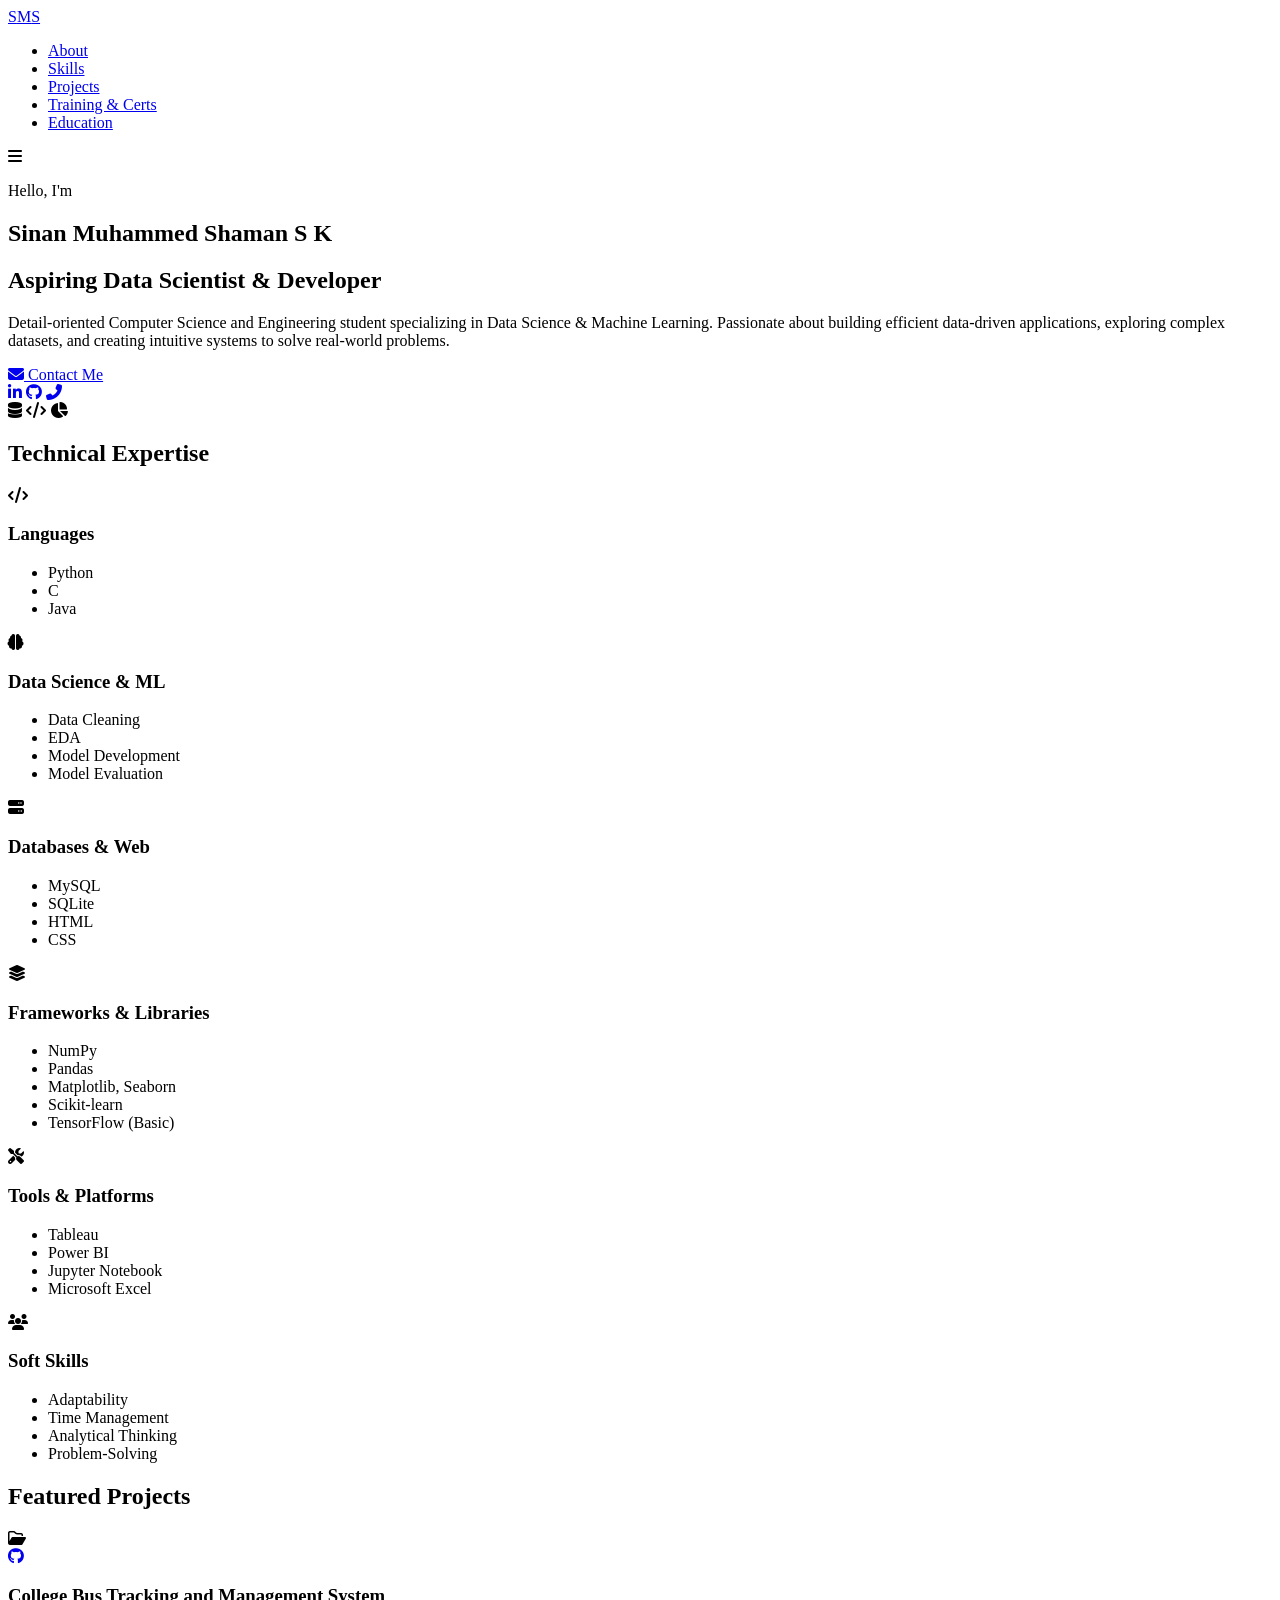
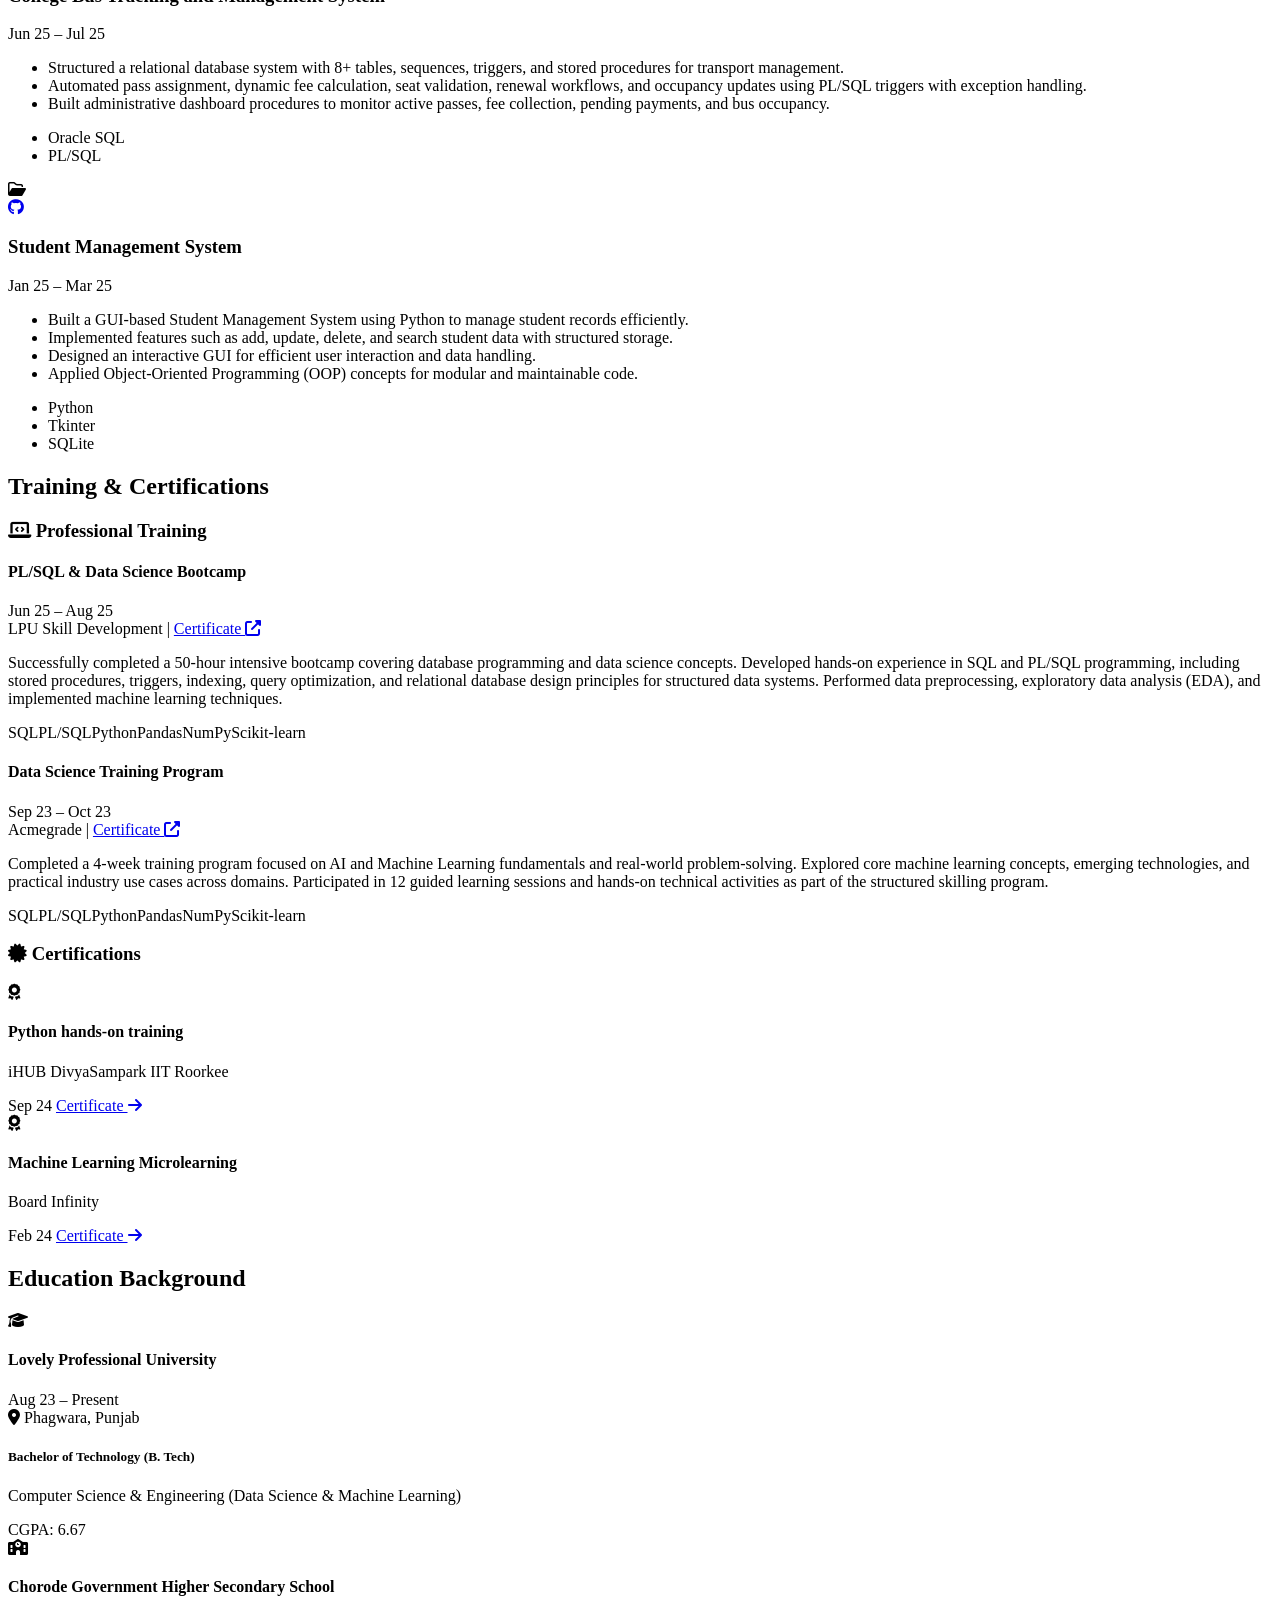
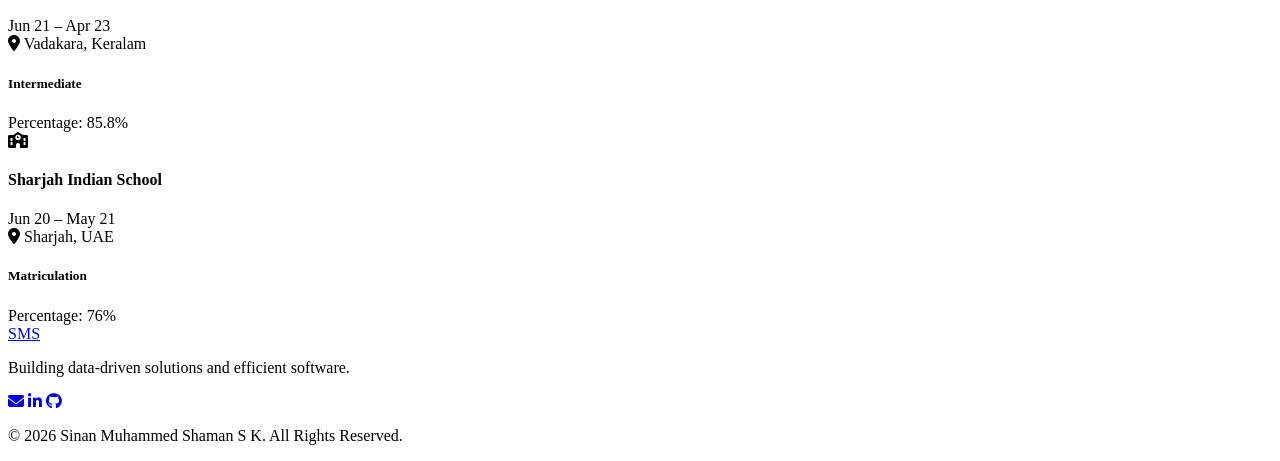
==== commit 50d9bf45: "Update index.html" ====
--- a/index.html
+++ b/index.html
@@ -1,208 +1,417 @@
 <!DOCTYPE html>
 <html lang="en">
+
 <head>
-  <meta charset="UTF-8">
-  <meta name="viewport" content="width=device-width, initial-scale=1.0">
-  <title>Sinan Muhammed | Data Analyst Portfolio</title>
-  <link rel="stylesheet" href="https://cdnjs.cloudflare.com/ajax/libs/font-awesome/6.5.2/css/all.min.css">
-  <link rel="stylesheet" href="style.css">
+    <meta charset="UTF-8">
+    <meta name="viewport" content="width=device-width, initial-scale=1.0">
+    <title>Sinan Muhammed Shaman S K | Portfolio</title>
+    <meta name="description"
+        content="Portfolio of Sinan Muhammed Shaman S K - Data Science & Machine Learning Enthusiast">
+    <link href="https://fonts.googleapis.com/css2?family=Outfit:wght@300;400;500;600;700;800&display=swap"
+        rel="stylesheet">
+    <link rel="stylesheet" href="https://cdnjs.cloudflare.com/ajax/libs/font-awesome/6.4.0/css/all.min.css">
+    <link rel="stylesheet" href="styles.css">
 </head>
+
 <body>
-
-  <!-- Animated Background Blobs -->
-  <div class="blob blob-1"></div>
-  <div class="blob blob-2"></div>
-  <div class="blob blob-3"></div>
-
-  <!-- Header -->
-  <header>
-    <a href="#" class="logo">Sinan</a>
-    <nav>
-      <a href="#home" class="active">Home</a>
-      <a href="#skills">Skills</a>
-      <a href="#projects">Projects</a>
-      <a href="#education">Education</a>
-      <a href="#contact">Contact</a>
+    <div class="blob-bg"></div>
+    <div class="blob-bg blob-bg-2"></div>
+
+    <nav class="navbar">
+        <div class="container nav-container">
+            <a href="#" class="logo">S<span>M</span><span>S</span></a>
+            <ul class="nav-links">
+                <li><a href="#about" class="active">About</a></li>
+                <li><a href="#skills">Skills</a></li>
+                <li><a href="#projects">Projects</a></li>
+                <li><a href="#training">Training & Certs</a></li>
+                <li><a href="#education">Education</a></li>
+            </ul>
+            <div class="hamburger">
+                <i class="fas fa-bars"></i>
+            </div>
+        </div>
     </nav>
-  </header>
-
-  <!-- HOME -->
-  <section class="home" id="home">
-    <div class="home-content reveal">
-      <h1>Hi, It's <span>Sinan Muhammed</span></h1>
-      <h3 class="typing-text">Data Science & Machine Learning Enthusiast</h3>
-      <p>
-        Skilled in Python, SQL, and Data Analysis, 
-        with a strong passion for building intelligent solutions 
-        and extracting actionable insights from complex datasets. Let's build the future together!
-      </p>
-      <div class="social-icons">
-
-        <a href="https://www.linkedin.com/in/sinanmuhammedsk/" target="_blank">
-          <i class="fa-brands fa-linkedin"></i>
-        </a>
-
-        <a href="https://github.com/sinanmuhammedsk" target="_blank">
-          <i class="fa-brands fa-github"></i>
-        </a>
-
-      </div>
-      <a href="https://drive.google.com/file/d/1xjSbLlNeznk8g4sRRQ22VtLtVQ3Grn_Y/view?usp=sharing" target="_blank" class="btn">Download CV</a>
-    </div>
-
-    <div class="home-img reveal">
-      <div class="img-container">
-        <div class="img-box"></div>
-      </div>
-    </div>
-  </section>
-
-  <!-- SKILLS -->
-  <section class="skills" id="skills">
-    <h2 class="heading reveal">My <span>Skills</span></h2>
-    <div class="skills-container">
-      <div class="skill-box glass reveal">
-        <h3><i class="fa-solid fa-code"></i> Programming</h3>
-        <p>Python, C, Java</p>
-      </div>
-      <div class="skill-box glass reveal">
-        <h3><i class="fa-solid fa-brain"></i> Data Science</h3>
-        <p>Data Cleaning, Exploratory Data Analysis (EDA), Model Development & Evaluation</p>
-      </div>
-      <div class="skill-box glass reveal">
-        <h3><i class="fa-solid fa-database"></i> Databases & Web</h3>
-        <p>MySQL, SQLite, HTML, CSS</p>
-      </div>
-      <div class="skill-box glass reveal">
-        <h3><i class="fa-solid fa-layer-group"></i> Frameworks</h3>
-        <p>NumPy, Pandas, Matplotlib, Seaborn, Scikit-learn, TensorFlow (Basic)</p>
-      </div>
-      <div class="skill-box glass reveal">
-        <h3><i class="fa-solid fa-chart-pie"></i> Tools </h3>
-        <p>Tableau, Power BI, Jupyter Notebook, Microsoft Excel, RapidMiner</p>
-      </div>
-      <div class="skill-box glass reveal">
-        <h3><i class="fa-solid fa-users"></i> Soft Skills</h3>
-        <p>Adaptability, Analytical Thinking, Problem Solving, Time Management</p>
-      </div>
-    </div>
-  </section>
-
-  <!-- PROJECTS -->
-  <section id="projects" class="projects">
-    <h2 class="heading reveal">My <span>Projects</span></h2>
-    <div class="projects-container">
-      <div class="project-card glass reveal">
-        <h3>Student Management System</h3>
-        <p class="project-desc">
-          GUI-based application built to manage student academic records efficiently, minimizing manual record keeping.
-        </p>
-        <ul>
-          <li>Create, read, update, and search data</li>
-          <li>User-friendly interface built with Tkinter</li>
-          <li>Structured and robust database using SQLite</li>
-        </ul>
-        <p class="tech"><b>Technologies:</b> Python, Tkinter, SQLite</p>
-      </div>
-
-      <div class="project-card glass reveal">
-        <h3>College Bus Tracking System</h3>
-        <p class="project-desc">
-          Database system implementing efficient management and routing of college transportation operations.
-        </p>
-        <ul>
-          <li>Automated pass assignment strategies</li>
-          <li>Extensive validation checks and workflows</li>
-          <li>Monitoring system with stored procedures</li>
-        </ul>
-        <p class="tech"><b>Technologies:</b> Oracle SQL, PL/SQL</p>
-      </div>
-    </div>
-  </section>
-
-  <!-- EDUCATION -->
-  <section class="education" id="education">
-    <h2 class="heading reveal">My <span>Education</span></h2>
-    <div class="education-container">
-      <div class="edu-card glass reveal">
-        <h3>Lovely Professional University</h3>
-        <p><b>B.Tech</b> – Computer Science & Engineering</p>
-        <p>Specialization: Data Science & ML</p>
-        <p>Aug 2023 – Present</p>
-        <p><b>CGPA:</b> 6.67</p>
-      </div>
-      <div class="edu-card glass reveal">
-        <h3>Chorode Govt. HSS</h3>
-        <p><b>Higher Secondary</b> Education</p>
-        <p><br></p>
-        <p>Jun 2021 – Apr 2023</p>
-        <p><b>Percentage:</b> 85.8%</p>
-      </div>
-      <div class="edu-card glass reveal">
-        <h3>Sharjah Indian School</h3>
-        <p><b>Matriculation</b></p>
-        <p><br></p>
-        <p>Jun 2020 – May 2021</p>
-        <p><b>Percentage:</b> 76%</p>
-      </div>
-    </div>
-  </section>
-
-  <!-- CONTACT -->
-  <section class="contact" id="contact">
-    <h2 class="heading reveal">Contact <span>Me</span></h2>
-    <form class="glass reveal" onsubmit="event.preventDefault(); alert('Message function coming soon!');">
-      <input type="text" placeholder="Your Name" required>
-      <input type="email" placeholder="Your Email" required>
-      <textarea rows="6" placeholder="Your Message" required></textarea>
-      <button type="submit" class="btn">Send Message <i class="fa-solid fa-paper-plane" style="margin-left: 8px;"></i></button>
-    </form>
-  </section>
-
-  <!-- Footer -->
-  <footer>
-    <p>&copy; 2026 <span>Sinan Muhammed</span>. All Rights Reserved.</p>
-  </footer>
-
-  <!-- Animation Script -->
-  <script>
-    function reveal() {
-      var reveals = document.querySelectorAll(".reveal");
-      for (var i = 0; i < reveals.length; i++) {
-        var windowHeight = window.innerHeight;
-        var elementTop = reveals[i].getBoundingClientRect().top;
-        var elementVisible = 100;
-        
-        if (elementTop < windowHeight - elementVisible) {
-          reveals[i].classList.add("active");
-        }
-      }
-    }
-    window.addEventListener("scroll", reveal);
-    // Call once on load to reveal initial elements
-    reveal();
-
-    // Active link highlighting on scroll
-    let sections = document.querySelectorAll('section');
-    let navLinks = document.querySelectorAll('header nav a');
-    
-    window.onscroll = () => {
-      sections.forEach(sec => {
-        let top = window.scrollY;
-        let offset = sec.offsetTop - 200;
-        let height = sec.offsetHeight;
-        let id = sec.getAttribute('id');
-        
-        if(top >= offset && top < offset + height) {
-          navLinks.forEach(links => {
-            links.classList.remove('active');
-            let matchedLink = document.querySelector('header nav a[href*=' + id + ']');
-            if (matchedLink) matchedLink.classList.add('active');
-          });
-        }
-      });
-    };
-  </script>
-
+
+    <!-- Hero / About Section -->
+    <section id="about" class="hero">
+        <div class="container hero-container">
+            <div class="hero-content fade-in">
+                <p class="greeting">Hello, I'm</p>
+                <h1 class="name">Sinan Muhammed Shaman S K</h1>
+                <h2 class="title">Aspiring Data Scientist & Developer</h2>
+                <p class="bio">
+                    Detail-oriented Computer Science and Engineering student specializing in Data Science & Machine
+                    Learning.
+                    Passionate about building efficient data-driven applications, exploring complex datasets, and
+                    creating intuitive systems to solve real-world problems.
+                </p>
+                <div class="contact-links">
+                    <a href="mailto:sinanmssk@gmail.com" class="btn btn-primary"><i class="fas fa-envelope"></i> Contact
+                        Me</a>
+                    <div class="social-icons">
+                        <a href="https://linkedin.com/in/sinanmuhammedsk" target="_blank" aria-label="LinkedIn"><i
+                                class="fab fa-linkedin-in"></i></a>
+                        <a href="https://github.com/sinanmuhammedsk" target="_blank" aria-label="GitHub"><i
+                                class="fab fa-github"></i></a>
+                        <a href="tel:+919037391646" aria-label="Phone"><i class="fas fa-phone-alt"></i></a>
+                    </div>
+                </div>
+            </div>
+            <div class="hero-image fade-in-right">
+                <div class="image-wrapper">
+                    <!-- Abstract representation for data/tech -->
+                    <div class="abstract-shape">
+                        <i class="fas fa-database floating-icon tech-1"></i>
+                        <i class="fas fa-code floating-icon tech-2"></i>
+                        <i class="fas fa-chart-pie floating-icon tech-3"></i>
+                    </div>
+                </div>
+            </div>
+        </div>
+    </section>
+
+    <main>
+        <!-- Skills Section -->
+        <section id="skills" class="section">
+            <div class="container">
+                <div class="section-header fade-in">
+                    <h2 class="section-title">Technical Expertise</h2>
+                    <div class="section-line"></div>
+                </div>
+
+                <div class="skills-grid">
+                    <!-- Python, C, Java -->
+                    <div class="skill-category stagger-card">
+                        <div class="skill-icon"><i class="fas fa-code"></i></div>
+                        <h3>Languages</h3>
+                        <ul class="skill-list">
+                            <li>Python</li>
+                            <li>C</li>
+                            <li>Java</li>
+                        </ul>
+                    </div>
+
+                    <!-- Data Science & ML -->
+                    <div class="skill-category stagger-card">
+                        <div class="skill-icon"><i class="fas fa-brain"></i></div>
+                        <h3>Data Science & ML</h3>
+                        <ul class="skill-list">
+                            <li>Data Cleaning</li>
+                            <li>EDA</li>
+                            <li>Model Development</li>
+                            <li>Model Evaluation</li>
+                        </ul>
+                    </div>
+
+                    <!-- Databases & Web -->
+                    <div class="skill-category stagger-card">
+                        <div class="skill-icon"><i class="fas fa-server"></i></div>
+                        <h3>Databases & Web</h3>
+                        <ul class="skill-list">
+                            <li>MySQL</li>
+                            <li>SQLite</li>
+                            <li>HTML</li>
+                            <li>CSS</li>
+                        </ul>
+                    </div>
+
+                    <!-- Frameworks & Libraries -->
+                    <div class="skill-category stagger-card">
+                        <div class="skill-icon"><i class="fas fa-layer-group"></i></div>
+                        <h3>Frameworks & Libraries</h3>
+                        <ul class="skill-list">
+                            <li>NumPy</li>
+                            <li>Pandas</li>
+                            <li>Matplotlib, Seaborn</li>
+                            <li>Scikit-learn</li>
+                            <li>TensorFlow (Basic)</li>
+                        </ul>
+                    </div>
+
+                    <!-- Tools & Platforms -->
+                    <div class="skill-category stagger-card">
+                        <div class="skill-icon"><i class="fas fa-tools"></i></div>
+                        <h3>Tools & Platforms</h3>
+                        <ul class="skill-list">
+                            <li>Tableau</li>
+                            <li>Power BI</li>
+                            <li>Jupyter Notebook</li>
+                            <li>Microsoft Excel</li>
+                        </ul>
+                    </div>
+
+                    <!-- Soft Skills -->
+                    <div class="skill-category stagger-card">
+                        <div class="skill-icon"><i class="fas fa-users"></i></div>
+                        <h3>Soft Skills</h3>
+                        <ul class="skill-list">
+                            <li>Adaptability</li>
+                            <li>Time Management</li>
+                            <li>Analytical Thinking</li>
+                            <li>Problem-Solving</li>
+                        </ul>
+                    </div>
+                </div>
+            </div>
+        </section>
+
+        <!-- Projects Section -->
+        <section id="projects" class="section bg-light">
+            <div class="container">
+                <div class="section-header fade-in">
+                    <h2 class="section-title">Featured Projects</h2>
+                    <div class="section-line"></div>
+                </div>
+
+                <div class="projects-grid">
+                    <!-- Project 1 -->
+                    <div class="project-card stagger-card">
+                        <div class="project-content">
+                            <div class="project-header">
+                                <div class="project-folder"><i class="far fa-folder-open"></i></div>
+                                <div class="project-links">
+                                    <a href="https://github.com/sinanmuhammedsk/College-Bus-Tracking-and-Management-System"
+                                        target="_blank" aria-label="GitHub Link"><i class="fab fa-github"></i></a>
+                                </div>
+                            </div>
+                            <h3 class="project-title">College Bus Tracking and Management System</h3>
+                            <div class="project-date">Jun 25 – Jul 25</div>
+                            <div class="project-description">
+                                <ul>
+                                    <li>Structured a relational database system with 8+ tables, sequences, triggers, and
+                                        stored procedures for transport management.</li>
+                                    <li>Automated pass assignment, dynamic fee calculation, seat validation, renewal
+                                        workflows, and occupancy updates using PL/SQL triggers with exception handling.
+                                    </li>
+                                    <li>Built administrative dashboard procedures to monitor active passes, fee
+                                        collection, pending payments, and bus occupancy.</li>
+                                </ul>
+                            </div>
+                            <ul class="project-tech-list">
+                                <li>Oracle SQL</li>
+                                <li>PL/SQL</li>
+                            </ul>
+                        </div>
+                    </div>
+
+                    <!-- Project 2 -->
+                    <div class="project-card stagger-card">
+                        <div class="project-content">
+                            <div class="project-header">
+                                <div class="project-folder"><i class="far fa-folder-open"></i></div>
+                                <div class="project-links">
+                                    <a href="https://github.com/sinanmuhammedsk/student-management-system"
+                                        target="_blank" aria-label="GitHub Link"><i class="fab fa-github"></i></a>
+                                </div>
+                            </div>
+                            <h3 class="project-title">Student Management System</h3>
+                            <div class="project-date">Jan 25 – Mar 25</div>
+                            <div class="project-description">
+                                <ul>
+                                    <li>Built a GUI-based Student Management System using Python to manage student
+                                        records efficiently.</li>
+                                    <li>Implemented features such as add, update, delete, and search student data with
+                                        structured storage.</li>
+                                    <li>Designed an interactive GUI for efficient user interaction and data handling.
+                                    </li>
+                                    <li>Applied Object-Oriented Programming (OOP) concepts for modular and maintainable
+                                        code.</li>
+                                </ul>
+                            </div>
+                            <ul class="project-tech-list">
+                                <li>Python</li>
+                                <li>Tkinter</li>
+                                <li>SQLite</li>
+                            </ul>
+                        </div>
+                    </div>
+                </div>
+            </div>
+        </section>
+
+        <!-- Training & Certificates Section -->
+        <section id="training" class="section">
+            <div class="container">
+                <div class="section-header fade-in">
+                    <h2 class="section-title">Training & Certifications</h2>
+                    <div class="section-line"></div>
+                </div>
+
+                <div class="training-container">
+                    <h3 class="subsection-title fade-in"><i class="fas fa-laptop-code"></i> Professional Training</h3>
+                    <div class="timeline">
+                        <!-- Training 1 -->
+                        <div class="timeline-item stagger-card">
+                            <div class="timeline-dot"></div>
+                            <div class="timeline-content">
+                                <div class="timeline-header">
+                                    <h4>PL/SQL & Data Science Bootcamp</h4>
+                                    <span class="timeline-date">Jun 25 – Aug 25</span>
+                                </div>
+                                <div class="timeline-subtitle">LPU Skill Development | <a
+                                        href="https://drive.google.com/file/d/1OK_p0x9ShPb7xs2SZLxc2rLxlpVOJRyo/view?usp=sharing"
+                                        target="_blank" class="cert-link">Certificate <i
+                                            class="fas fa-external-link-alt"></i></a></div>
+                                <p>Successfully completed a 50-hour intensive bootcamp covering database programming and
+                                    data science concepts. Developed hands-on experience in SQL and PL/SQL programming,
+                                    including stored procedures, triggers, indexing, query optimization, and relational
+                                    database design principles for structured data systems. Performed data
+                                    preprocessing, exploratory data analysis (EDA), and implemented machine learning
+                                    techniques.</p>
+                                <div class="tech-tags">
+                                    <span>SQL</span><span>PL/SQL</span><span>Python</span><span>Pandas</span><span>NumPy</span><span>Scikit-learn</span>
+                                </div>
+                            </div>
+                        </div>
+
+                        <!-- Training 2 -->
+                        <div class="timeline-item stagger-card">
+                            <div class="timeline-dot"></div>
+                            <div class="timeline-content">
+                                <div class="timeline-header">
+                                    <h4>Data Science Training Program</h4>
+                                    <span class="timeline-date">Sep 23 – Oct 23</span>
+                                </div>
+                                <div class="timeline-subtitle">Acmegrade | <a
+                                        href="https://drive.google.com/file/d/1gbh9fKQnVlcjzV3zPFb0JmjUDcsXflPl/view?usp=sharing"
+                                        target="_blank" class="cert-link">Certificate <i
+                                            class="fas fa-external-link-alt"></i></a></div>
+                                <p>Completed a 4-week training program focused on AI and Machine Learning fundamentals
+                                    and real-world problem-solving. Explored core machine learning concepts, emerging
+                                    technologies, and practical industry use cases across domains. Participated in 12
+                                    guided learning sessions and hands-on technical activities as part of the structured
+                                    skilling program.</p>
+                                <div class="tech-tags">
+                                    <span>SQL</span><span>PL/SQL</span><span>Python</span><span>Pandas</span><span>NumPy</span><span>Scikit-learn</span>
+                                </div>
+                            </div>
+                        </div>
+                    </div>
+
+                    <h3 class="subsection-title fade-in mt-large"><i class="fas fa-certificate"></i> Certifications</h3>
+                    <div class="certs-grid">
+                        <div class="cert-card stagger-card">
+                            <div class="cert-icon"><i class="fas fa-award"></i></div>
+                            <div class="cert-details">
+                                <h4>Python hands-on training</h4>
+                                <p>iHUB DivyaSampark IIT Roorkee</p>
+                            </div>
+                            <div class="cert-meta">
+                                <span class="cert-date">Sep 24</span>
+                                <a href="https://drive.google.com/file/d/16W2Vr7FuWuhIzDrXuB_JfJXZLUucuCWt/view?usp=sharing"
+                                    target="_blank" class="cert-link">Certificate <i class="fas fa-arrow-right"></i></a>
+                            </div>
+                        </div>
+
+                        <div class="cert-card stagger-card">
+                            <div class="cert-icon"><i class="fas fa-award"></i></div>
+                            <div class="cert-details">
+                                <h4>Machine Learning Microlearning</h4>
+                                <p>Board Infinity</p>
+                            </div>
+                            <div class="cert-meta">
+                                <span class="cert-date">Feb 24</span>
+                                <a href="https://drive.google.com/file/d/1KgXGDlk3_7AnBotQSnfUszhG6N8buiz9/view?usp=sharing"
+                                    target="_blank" class="cert-link">Certificate <i class="fas fa-arrow-right"></i></a>
+                            </div>
+                        </div>
+                    </div>
+                </div>
+            </div>
+        </section>
+
+        <!-- Education Section -->
+        <section id="education" class="section bg-light">
+            <div class="container">
+                <div class="section-header fade-in">
+                    <h2 class="section-title">Education Background</h2>
+                    <div class="section-line"></div>
+                </div>
+
+                <div class="timeline education-timeline">
+                    <!-- Edu 1 -->
+                    <div class="timeline-item stagger-card">
+                        <div class="timeline-dot university-dot"><i class="fas fa-graduation-cap"></i></div>
+                        <div class="timeline-content edu-content">
+                            <div class="timeline-header">
+                                <h4>Lovely Professional University</h4>
+                                <span class="timeline-date">Aug 23 – Present</span>
+                            </div>
+                            <div class="timeline-subtitle location"><i class="fas fa-map-marker-alt"></i> Phagwara,
+                                Punjab</div>
+                            <div class="degree-info">
+                                <h5>Bachelor of Technology (B. Tech)</h5>
+                                <p>Computer Science & Engineering (Data Science & Machine Learning)</p>
+                            </div>
+                            <div class="performance highlight-text">
+                                <span class="badge">CGPA: 6.67</span>
+                            </div>
+                        </div>
+                    </div>
+
+                    <!-- Edu 2 -->
+                    <div class="timeline-item stagger-card">
+                        <div class="timeline-dot"><i class="fas fa-school"></i></div>
+                        <div class="timeline-content edu-content">
+                            <div class="timeline-header">
+                                <h4>Chorode Government Higher Secondary School</h4>
+                                <span class="timeline-date">Jun 21 – Apr 23</span>
+                            </div>
+                            <div class="timeline-subtitle location"><i class="fas fa-map-marker-alt"></i> Vadakara,
+                                Keralam</div>
+                            <div class="degree-info">
+                                <h5>Intermediate</h5>
+                            </div>
+                            <div class="performance">
+                                <span class="badge">Percentage: 85.8%</span>
+                            </div>
+                        </div>
+                    </div>
+
+                    <!-- Edu 3 -->
+                    <div class="timeline-item stagger-card">
+                        <div class="timeline-dot"><i class="fas fa-school"></i></div>
+                        <div class="timeline-content edu-content">
+                            <div class="timeline-header">
+                                <h4>Sharjah Indian School</h4>
+                                <span class="timeline-date">Jun 20 – May 21</span>
+                            </div>
+                            <div class="timeline-subtitle location"><i class="fas fa-map-marker-alt"></i> Sharjah, UAE
+                            </div>
+                            <div class="degree-info">
+                                <h5>Matriculation</h5>
+                            </div>
+                            <div class="performance">
+                                <span class="badge">Percentage: 76%</span>
+                            </div>
+                        </div>
+                    </div>
+                </div>
+            </div>
+        </section>
+    </main>
+
+    <footer class="footer">
+        <div class="container footer-container">
+            <div class="footer-info">
+                <a href="#" class="logo footer-logo">S<span>M</span><span>S</span></a>
+                <p>Building data-driven solutions and efficient software.</p>
+            </div>
+            <div class="footer-social">
+                <a href="mailto:sinanmssk@gmail.com" aria-label="Email"><i class="fas fa-envelope"></i></a>
+                <a href="https://linkedin.com/in/sinanmuhammedsk" target="_blank" aria-label="LinkedIn"><i
+                        class="fab fa-linkedin-in"></i></a>
+                <a href="https://github.com/sinanmuhammedsk" target="_blank" aria-label="GitHub"><i
+                        class="fab fa-github"></i></a>
+            </div>
+            <div class="footer-bottom">
+                <p>&copy; 2026 Sinan Muhammed Shaman S K. All Rights Reserved.</p>
+            </div>
+        </div>
+    </footer>
+
+    <script src="script.js"></script>
 </body>
+
 </html>
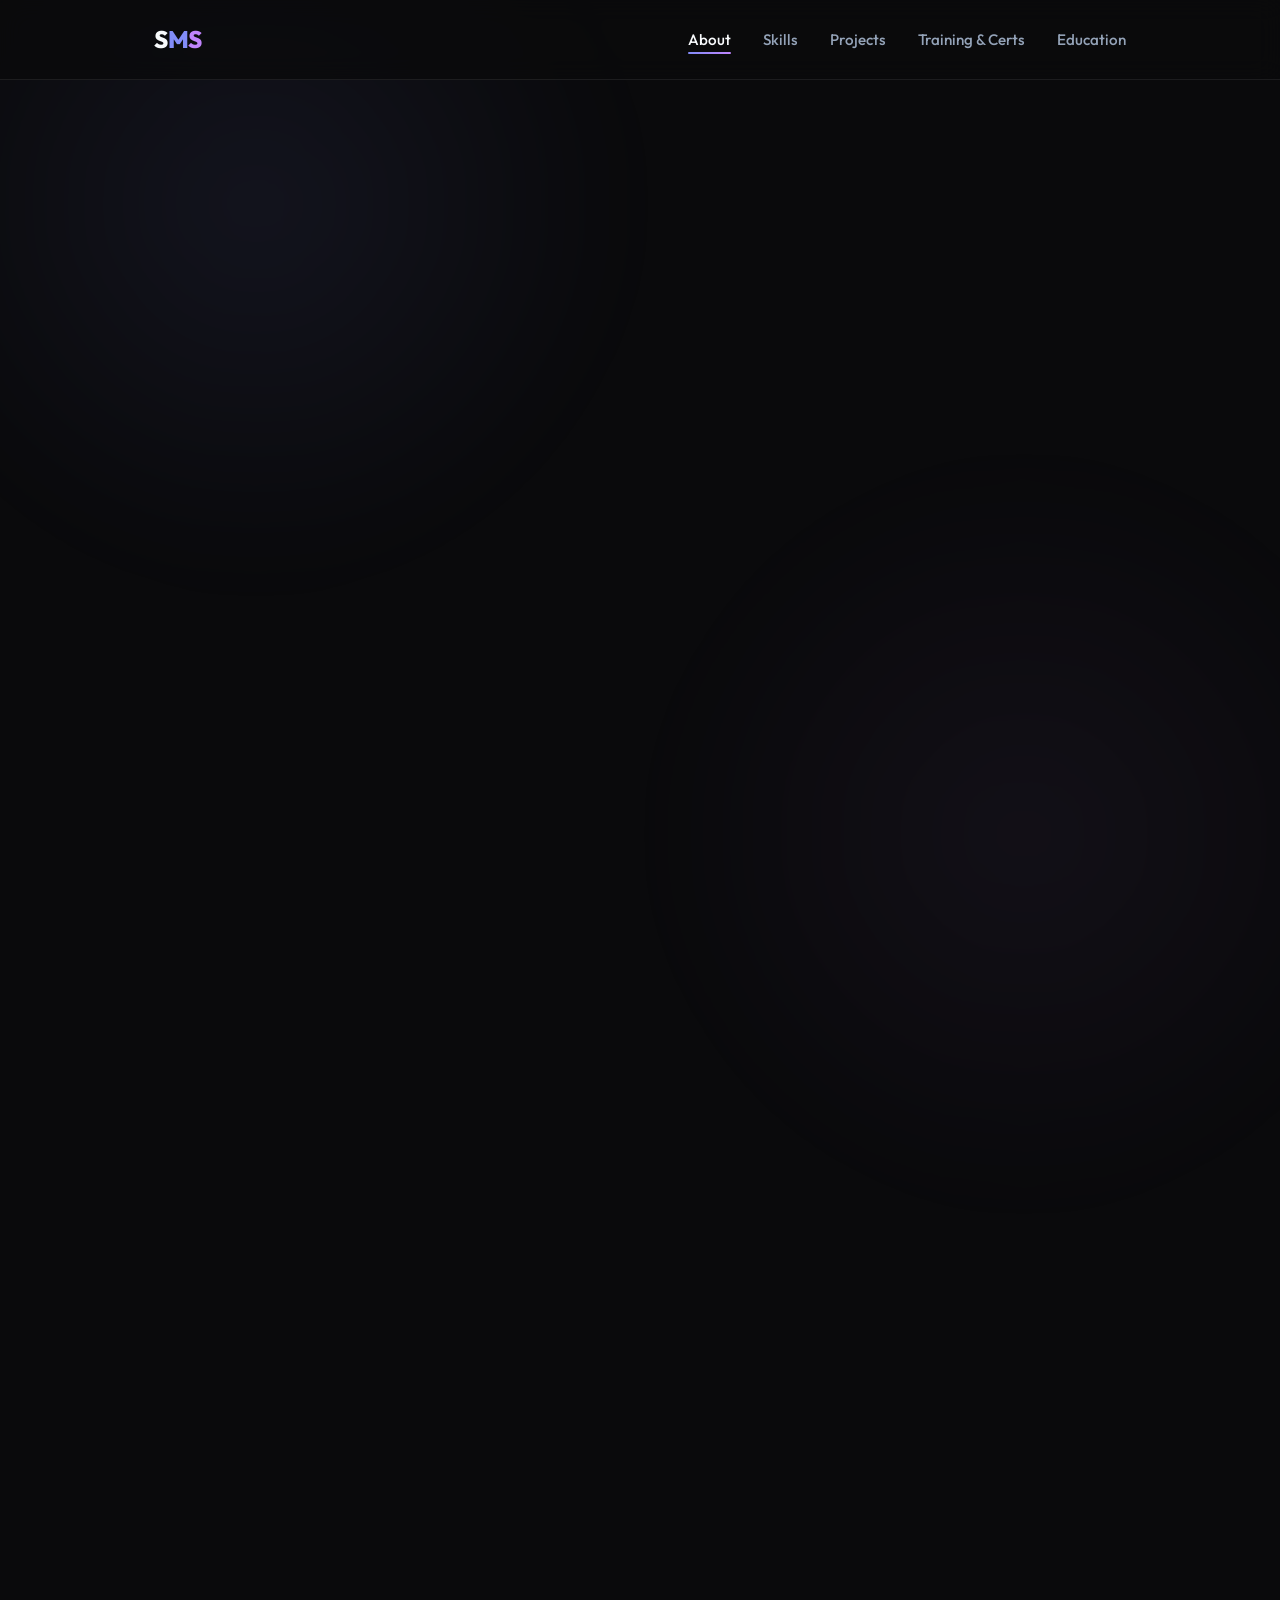
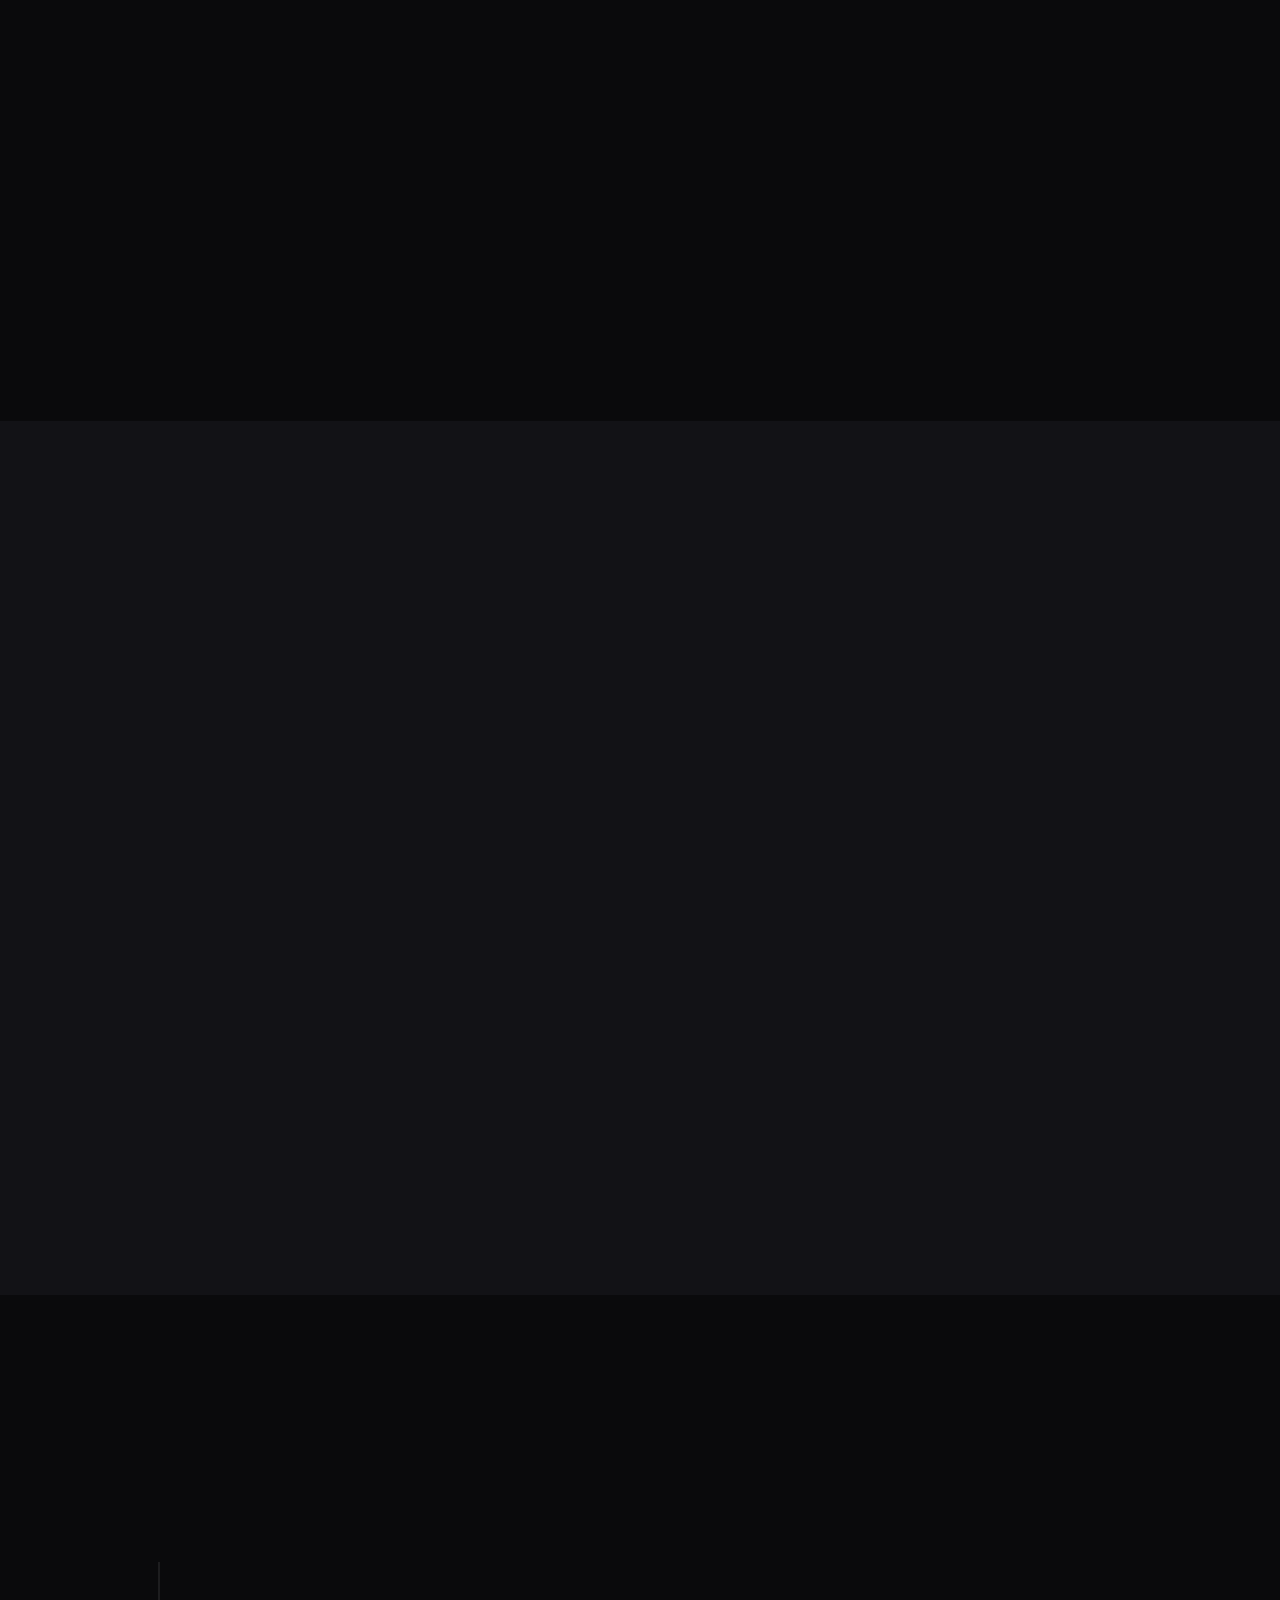
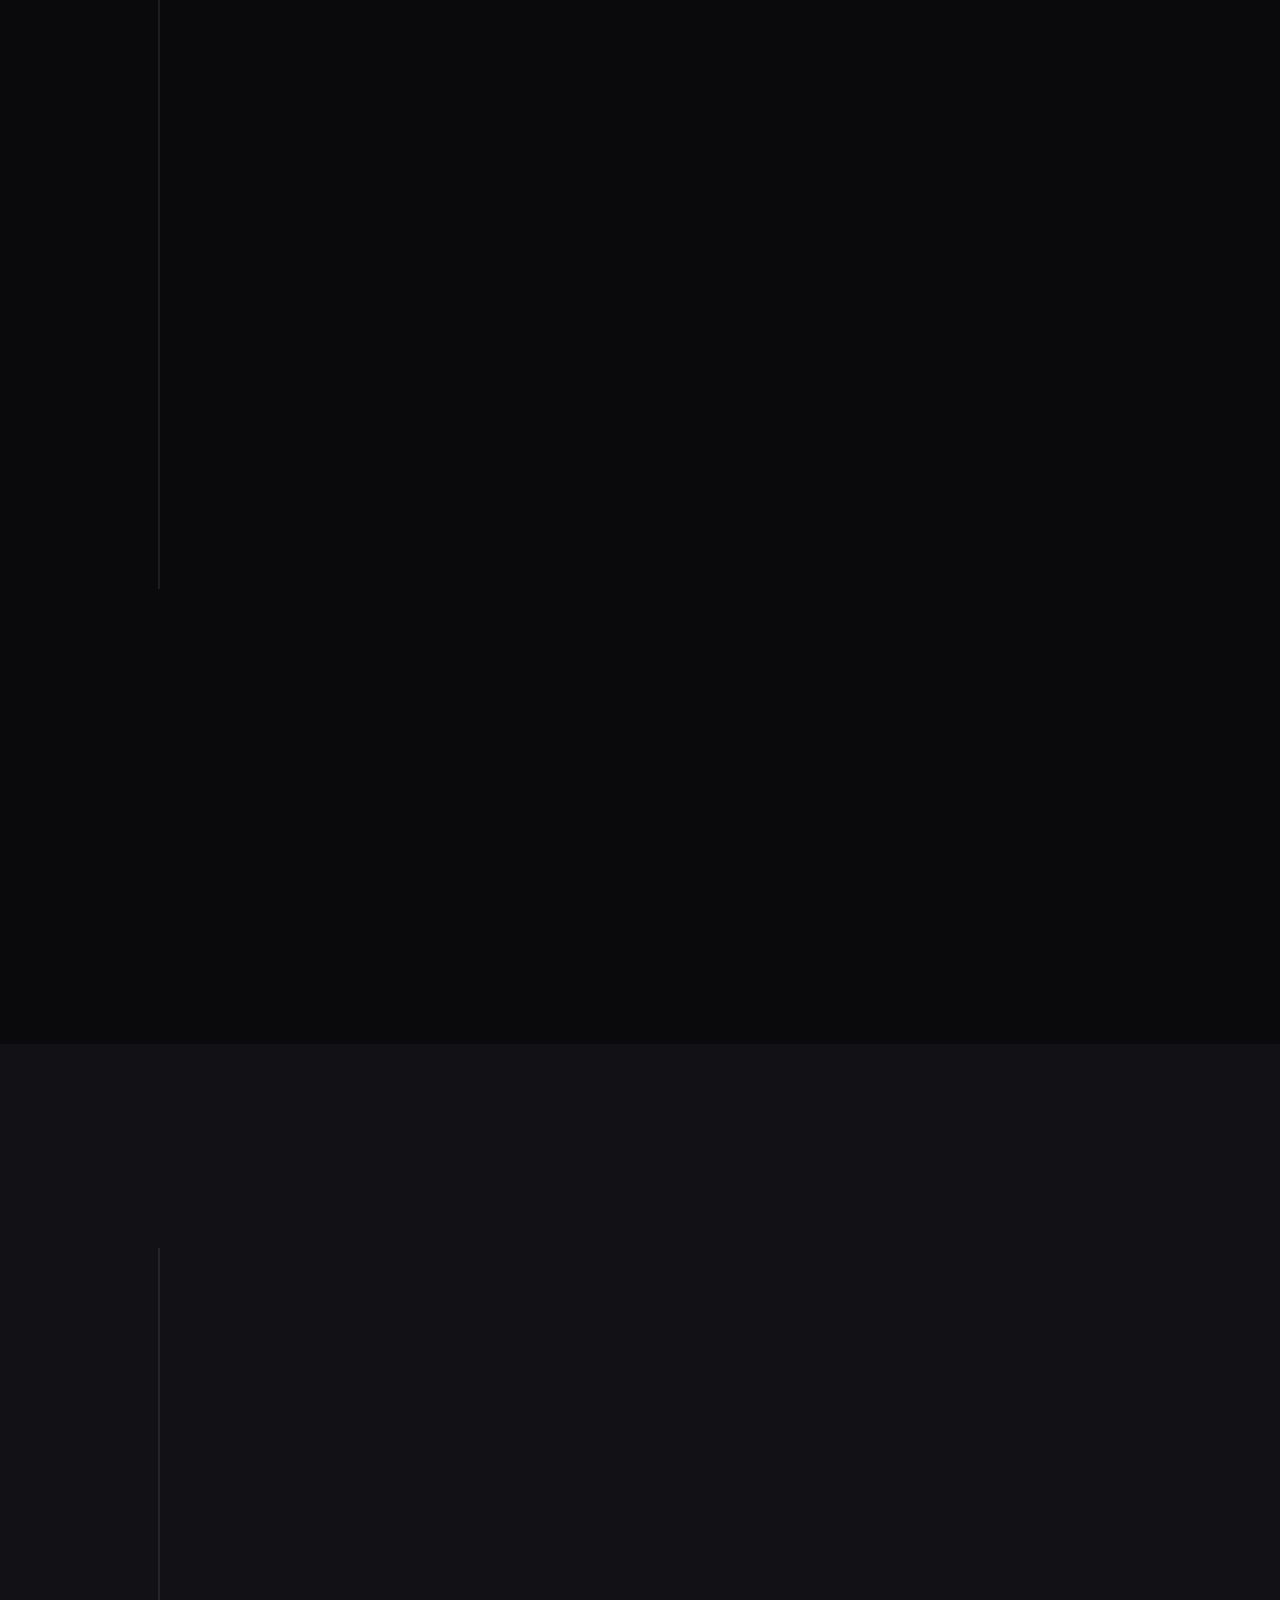
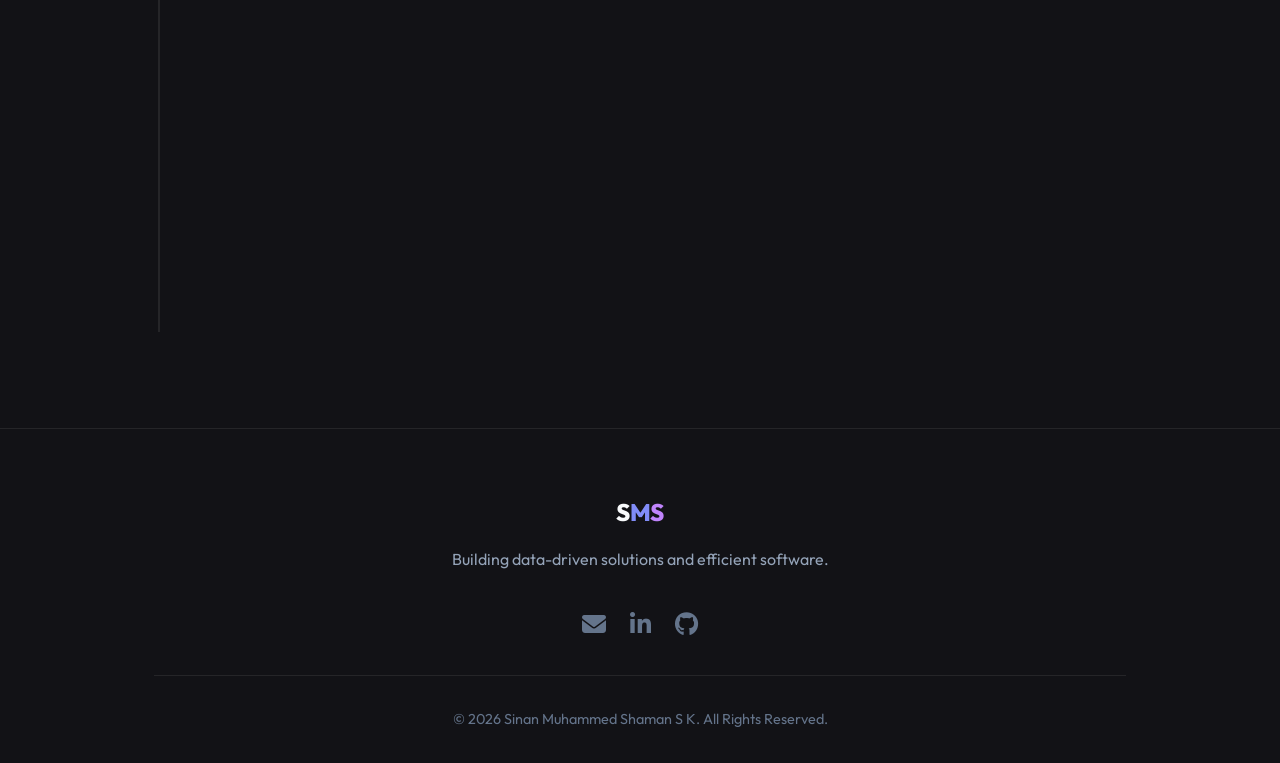
==== commit fa468a2e: "Update index.html" ====
--- a/index.html
+++ b/index.html
@@ -10,7 +10,7 @@
     <link href="https://fonts.googleapis.com/css2?family=Outfit:wght@300;400;500;600;700;800&display=swap"
         rel="stylesheet">
     <link rel="stylesheet" href="https://cdnjs.cloudflare.com/ajax/libs/font-awesome/6.4.0/css/all.min.css">
-    <link rel="stylesheet" href="styles.css">
+    <link rel="stylesheet" href="./styles.css">
 </head>
 
 <body>
@@ -411,7 +411,7 @@
         </div>
     </footer>
 
-    <script src="script.js"></script>
+    <script src="./script.js"></script>
 </body>
 
 </html>
--- a/styles.css
+++ b/styles.css
@@ -0,0 +1,924 @@
+/* 
+    Portfolio Stylesheet 
+    Modern, dynamic, dark-mode focused theme
+*/
+
+:root {
+    /* Color Palette */
+    --bg-main: #0a0a0c;
+    --bg-surface: #121216;
+    --bg-surface-light: #1a1a24;
+    --text-primary: #f8fafc;
+    --text-secondary: #94a3b8;
+    --text-muted: #64748b;
+    
+    /* Accents */
+    --accent-primary: #818cf8;
+    --accent-secondary: #c084fc;
+    --accent-gradient: linear-gradient(135deg, var(--accent-primary) 0%, var(--accent-secondary) 100%);
+    --accent-glow: rgba(129, 140, 248, 0.25);
+    
+    /* Typography */
+    --font-main: 'Outfit', sans-serif;
+    
+    /* Utilities */
+    --border-radius-sm: 8px;
+    --border-radius-md: 16px;
+    --border-radius-lg: 24px;
+    --border-color: rgba(255, 255, 255, 0.08);
+    --transition-fast: 0.2s cubic-bezier(0.4, 0, 0.2, 1);
+    --transition-normal: 0.3s cubic-bezier(0.4, 0, 0.2, 1);
+    --transition-slow: 0.5s cubic-bezier(0.4, 0, 0.2, 1);
+    
+    /* Container */
+    --container-width: 1100px;
+}
+
+* {
+    margin: 0;
+    padding: 0;
+    box-sizing: border-box;
+}
+
+html {
+    scroll-behavior: smooth;
+    scroll-padding-top: 80px;
+}
+
+body {
+    font-family: var(--font-main);
+    background-color: var(--bg-main);
+    color: var(--text-primary);
+    line-height: 1.6;
+    overflow-x: hidden;
+    position: relative;
+}
+
+/* Background Blobs for depth */
+.blob-bg {
+    position: fixed;
+    top: -20%;
+    left: -10%;
+    width: 60vw;
+    height: 60vw;
+    border-radius: 50%;
+    background: radial-gradient(circle, rgba(129,140,248,0.08) 0%, rgba(10,10,12,0) 70%);
+    z-index: -1;
+    pointer-events: none;
+    filter: blur(40px);
+}
+
+.blob-bg-2 {
+    top: 50%;
+    left: 50%;
+    background: radial-gradient(circle, rgba(192,132,252,0.05) 0%, rgba(10,10,12,0) 70%);
+}
+
+.container {
+    max-width: var(--container-width);
+    margin: 0 auto;
+    padding: 0 5%;
+}
+
+a {
+    text-decoration: none;
+    color: inherit;
+    transition: var(--transition-fast);
+}
+
+ul {
+    list-style: none;
+}
+
+/* --- Typography --- */
+h1, h2, h3, h4, h5 {
+    line-height: 1.2;
+    color: var(--text-primary);
+    font-weight: 600;
+}
+
+.section-title {
+    font-size: 2.5rem;
+    margin-bottom: 0.5rem;
+    font-weight: 700;
+}
+
+.section-line {
+    height: 4px;
+    width: 60px;
+    background: var(--accent-gradient);
+    border-radius: 2px;
+    margin-bottom: 3rem;
+}
+
+/* --- Components --- */
+.btn {
+    display: inline-flex;
+    align-items: center;
+    justify-content: center;
+    gap: 0.5rem;
+    padding: 0.8rem 1.8rem;
+    border-radius: var(--border-radius-sm);
+    font-weight: 500;
+    font-size: 1rem;
+    cursor: pointer;
+    transition: var(--transition-normal);
+    border: none;
+}
+
+.btn-primary {
+    background: var(--accent-gradient);
+    color: white;
+    box-shadow: 0 4px 15px var(--accent-glow);
+}
+
+.btn-primary:hover {
+    transform: translateY(-3px);
+    box-shadow: 0 8px 25px var(--accent-glow);
+}
+
+/* --- Layout --- */
+.section {
+    padding: 6rem 0;
+}
+
+.bg-light {
+    background-color: var(--bg-surface);
+}
+
+/* --- Navigation --- */
+.navbar {
+    position: fixed;
+    top: 0;
+    left: 0;
+    width: 100%;
+    height: 80px;
+    background: rgba(10, 10, 12, 0.8);
+    backdrop-filter: blur(12px);
+    -webkit-backdrop-filter: blur(12px);
+    border-bottom: 1px solid var(--border-color);
+    z-index: 1000;
+    transition: var(--transition-normal);
+}
+
+.navbar.scrolled {
+    height: 70px;
+    box-shadow: 0 4px 20px rgba(0,0,0,0.3);
+}
+
+.nav-container {
+    display: flex;
+    justify-content: space-between;
+    align-items: center;
+    height: 100%;
+}
+
+.logo {
+    font-size: 1.5rem;
+    font-weight: 800;
+    letter-spacing: -0.5px;
+    color: var(--text-primary);
+}
+
+.logo span {
+    color: var(--accent-primary);
+}
+
+.logo span:nth-child(2) {
+    color: var(--accent-secondary);
+}
+
+.nav-links {
+    display: flex;
+    gap: 2rem;
+}
+
+.nav-links a {
+    font-size: 0.95rem;
+    font-weight: 500;
+    color: var(--text-secondary);
+    position: relative;
+}
+
+.nav-links a:hover,
+.nav-links a.active {
+    color: var(--text-primary);
+}
+
+.nav-links a::after {
+    content: '';
+    position: absolute;
+    bottom: -5px;
+    left: 0;
+    width: 0;
+    height: 2px;
+    background: var(--accent-gradient);
+    transition: var(--transition-normal);
+    border-radius: 2px;
+}
+
+.nav-links a:hover::after,
+.nav-links a.active::after {
+    width: 100%;
+}
+
+.hamburger {
+    display: none;
+    font-size: 1.5rem;
+    cursor: pointer;
+    color: var(--text-primary);
+}
+
+/* --- Hero Section --- */
+.hero {
+    min-height: 100vh;
+    display: flex;
+    align-items: center;
+    padding-top: 80px;
+}
+
+.hero-container {
+    display: flex;
+    align-items: center;
+    justify-content: space-between;
+    gap: 4rem;
+}
+
+.hero-content {
+    flex: 1;
+}
+
+.greeting {
+    color: var(--accent-primary);
+    font-size: 1.2rem;
+    font-weight: 500;
+    margin-bottom: 0.5rem;
+}
+
+.name {
+    font-size: clamp(2.5rem, 5vw, 4.5rem);
+    font-weight: 800;
+    margin-bottom: 0.5rem;
+    background: var(--accent-gradient);
+    -webkit-background-clip: text;
+    -webkit-text-fill-color: transparent;
+    background-clip: text;
+}
+
+.title {
+    font-size: clamp(1.2rem, 2.5vw, 1.8rem);
+    color: var(--text-secondary);
+    margin-bottom: 1.5rem;
+    font-weight: 500;
+}
+
+.bio {
+    color: var(--text-secondary);
+    font-size: 1.1rem;
+    max-width: 600px;
+    margin-bottom: 2.5rem;
+    line-height: 1.8;
+}
+
+.contact-links {
+    display: flex;
+    align-items: center;
+    gap: 2rem;
+}
+
+.social-icons {
+    display: flex;
+    gap: 1rem;
+}
+
+.social-icons a {
+    display: flex;
+    align-items: center;
+    justify-content: center;
+    width: 45px;
+    height: 45px;
+    border-radius: 50%;
+    background: var(--bg-surface-light);
+    color: var(--text-primary);
+    border: 1px solid var(--border-color);
+    font-size: 1.2rem;
+}
+
+.social-icons a:hover {
+    background: var(--accent-gradient);
+    color: white;
+    transform: translateY(-5px);
+    border-color: transparent;
+}
+
+.hero-image {
+    flex: 1;
+    display: flex;
+    justify-content: center;
+    position: relative;
+}
+
+.abstract-shape {
+    width: 350px;
+    height: 350px;
+    background: var(--bg-surface);
+    border-radius: 30% 70% 70% 30% / 30% 30% 70% 70%;
+    position: relative;
+    box-shadow: inset 0 0 50px rgba(129, 140, 248, 0.1),
+                0 0 50px rgba(129, 140, 248, 0.05);
+    animation: morph 8s ease-in-out infinite alternate;
+    border: 1px solid var(--border-color);
+}
+
+.floating-icon {
+    position: absolute;
+    font-size: 3rem;
+    color: var(--text-primary);
+    background: var(--bg-surface-light);
+    padding: 1rem;
+    border-radius: var(--border-radius-md);
+    box-shadow: 0 10px 30px rgba(0,0,0,0.5);
+    border: 1px solid var(--border-color);
+}
+
+.tech-1 {
+    top: 50px;
+    left: -20px;
+    color: #4CAF50;
+    animation: float 6s ease-in-out infinite;
+}
+
+.tech-2 {
+    bottom: 60px;
+    right: -30px;
+    color: #2196F3;
+    animation: float 5s ease-in-out infinite 1s;
+}
+
+.tech-3 {
+    top: 150px;
+    right: 50px;
+    color: #FFC107;
+    animation: float 7s ease-in-out infinite 2s;
+}
+
+
+/* --- Skills Section --- */
+.skills-grid {
+    display: grid;
+    grid-template-columns: repeat(auto-fill, minmax(300px, 1fr));
+    gap: 2rem;
+}
+
+.skill-category {
+    background: var(--bg-surface);
+    padding: 2.5rem 2rem;
+    border-radius: var(--border-radius-md);
+    border: 1px solid var(--border-color);
+    transition: var(--transition-normal);
+    position: relative;
+    overflow: hidden;
+}
+
+.skill-category::before {
+    content: '';
+    position: absolute;
+    top: 0;
+    left: 0;
+    width: 100%;
+    height: 4px;
+    background: var(--accent-gradient);
+    transform: scaleX(0);
+    transform-origin: left;
+    transition: var(--transition-normal);
+}
+
+.skill-category:hover::before {
+    transform: scaleX(1);
+}
+
+.skill-category:hover {
+    transform: translateY(-8px);
+    box-shadow: 0 15px 30px rgba(0,0,0,0.4);
+    border-color: rgba(129, 140, 248, 0.3);
+}
+
+.skill-icon {
+    font-size: 2.5rem;
+    color: var(--accent-primary);
+    margin-bottom: 1.5rem;
+}
+
+.skill-category h3 {
+    font-size: 1.3rem;
+    margin-bottom: 1.5rem;
+}
+
+.skill-list {
+    display: flex;
+    flex-wrap: wrap;
+    gap: 0.8rem;
+}
+
+.skill-list li {
+    background: var(--bg-surface-light);
+    padding: 0.5rem 1rem;
+    border-radius: 30px;
+    font-size: 0.9rem;
+    color: var(--text-secondary);
+    border: 1px solid var(--border-color);
+    transition: var(--transition-fast);
+}
+
+.skill-category:hover .skill-list li {
+    border-color: rgba(255,255,255,0.15);
+    color: var(--text-primary);
+}
+
+
+/* --- Projects Section --- */
+.projects-grid {
+    display: grid;
+    grid-template-columns: repeat(auto-fill, minmax(350px, 1fr));
+    gap: 2.5rem;
+}
+
+.project-card {
+    background: var(--bg-surface-light);
+    border-radius: var(--border-radius-md);
+    border: 1px solid var(--border-color);
+    transition: var(--transition-normal);
+    height: 100%;
+    display: flex;
+    flex-direction: column;
+}
+
+.project-card:hover {
+    transform: translateY(-10px);
+    box-shadow: 0 20px 40px rgba(0,0,0,0.5);
+    border-color: rgba(129, 140, 248, 0.2);
+}
+
+.project-content {
+    padding: 2.5rem;
+    display: flex;
+    flex-direction: column;
+    height: 100%;
+}
+
+.project-header {
+    display: flex;
+    justify-content: space-between;
+    align-items: center;
+    margin-bottom: 1.5rem;
+}
+
+.project-folder {
+    font-size: 2.5rem;
+    color: var(--accent-primary);
+}
+
+.project-links a {
+    font-size: 1.4rem;
+    color: var(--text-secondary);
+}
+
+.project-links a:hover {
+    color: var(--accent-primary);
+}
+
+.project-title {
+    font-size: 1.4rem;
+    margin-bottom: 0.5rem;
+    color: var(--text-primary);
+}
+
+.project-date {
+    font-size: 0.85rem;
+    color: var(--accent-secondary);
+    margin-bottom: 1.5rem;
+    font-family: monospace;
+}
+
+.project-description {
+    color: var(--text-secondary);
+    font-size: 0.95rem;
+    margin-bottom: 2rem;
+    flex-grow: 1;
+}
+
+.project-description ul {
+    list-style-type: disc;
+    padding-left: 1rem;
+}
+
+.project-description li {
+    margin-bottom: 0.5rem;
+}
+
+.project-tech-list {
+    display: flex;
+    flex-wrap: wrap;
+    gap: 1rem;
+    margin-top: auto;
+}
+
+.project-tech-list li {
+    font-size: 0.85rem;
+    font-family: monospace;
+    color: var(--text-muted);
+}
+.project-card:hover .project-tech-list li {
+    color: var(--accent-primary);
+}
+
+
+/* --- Training & Certs --- */
+.mt-large {
+    margin-top: 4rem;
+}
+.subsection-title {
+    font-size: 1.6rem;
+    margin-bottom: 2rem;
+    display: flex;
+    align-items: center;
+    gap: 0.8rem;
+    color: var(--text-primary);
+}
+.subsection-title i {
+    color: var(--accent-primary);
+}
+
+.timeline {
+    position: relative;
+    padding-left: 2rem;
+}
+
+.timeline::before {
+    content: '';
+    position: absolute;
+    left: 4px;
+    top: 0;
+    height: 100%;
+    width: 2px;
+    background: var(--border-color);
+}
+
+.timeline-item {
+    position: relative;
+    padding-bottom: 3rem;
+}
+
+.timeline-item:last-child {
+    padding-bottom: 0;
+}
+
+.timeline-dot {
+    position: absolute;
+    left: -2rem;
+    top: 5px;
+    width: 15px;
+    height: 15px;
+    border-radius: 50%;
+    background: var(--bg-main);
+    border: 3px solid var(--accent-primary);
+    box-shadow: 0 0 10px var(--accent-glow);
+}
+
+.timeline-content {
+    background: var(--bg-surface-light);
+    padding: 2rem;
+    border-radius: var(--border-radius-md);
+    border: 1px solid var(--border-color);
+    transition: var(--transition-normal);
+}
+
+.timeline-item:hover .timeline-content {
+    border-color: rgba(129, 140, 248, 0.3);
+    box-shadow: 0 10px 30px rgba(0,0,0,0.3);
+}
+
+.timeline-item:hover .timeline-dot {
+    background: var(--accent-primary);
+    transform: scale(1.2);
+}
+
+.timeline-header {
+    display: flex;
+    justify-content: space-between;
+    align-items: flex-start;
+    flex-wrap: wrap;
+    gap: 1rem;
+    margin-bottom: 0.5rem;
+}
+
+.timeline-header h4 {
+    font-size: 1.3rem;
+    color: var(--text-primary);
+}
+
+.timeline-date {
+    font-size: 0.9rem;
+    color: var(--accent-secondary);
+    background: rgba(192, 132, 252, 0.1);
+    padding: 0.3rem 0.8rem;
+    border-radius: 20px;
+    font-family: monospace;
+}
+
+.timeline-subtitle {
+    font-size: 1rem;
+    color: var(--text-secondary);
+    margin-bottom: 1rem;
+}
+
+.cert-link {
+    color: var(--accent-primary);
+    font-weight: 500;
+}
+.cert-link:hover {
+    text-decoration: underline;
+}
+
+.timeline-content p {
+    color: var(--text-secondary);
+    font-size: 0.95rem;
+    margin-bottom: 1.5rem;
+}
+
+.tech-tags {
+    display: flex;
+    flex-wrap: wrap;
+    gap: 0.6rem;
+}
+
+.tech-tags span {
+    background: var(--bg-surface);
+    color: var(--text-primary);
+    padding: 0.3rem 0.8rem;
+    border-radius: 4px;
+    font-size: 0.8rem;
+    border: 1px solid var(--border-color);
+}
+
+/* Certs Grid */
+.certs-grid {
+    display: grid;
+    grid-template-columns: repeat(auto-fill, minmax(300px, 1fr));
+    gap: 1.5rem;
+}
+
+.cert-card {
+    display: flex;
+    flex-direction: column;
+    background: var(--bg-surface-light);
+    padding: 1.5rem;
+    border-radius: var(--border-radius-md);
+    border: 1px solid var(--border-color);
+    transition: var(--transition-normal);
+}
+
+.cert-card:hover {
+    transform: translateY(-5px);
+    border-color: var(--accent-secondary);
+    box-shadow: 0 10px 20px rgba(0,0,0,0.3);
+}
+
+.cert-icon {
+    font-size: 2rem;
+    color: var(--accent-secondary);
+    margin-bottom: 1rem;
+}
+
+.cert-details h4 {
+    font-size: 1.1rem;
+    color: var(--text-primary);
+    margin-bottom: 0.3rem;
+}
+
+.cert-details p {
+    font-size: 0.9rem;
+    color: var(--text-secondary);
+    margin-bottom: 1.5rem;
+}
+
+.cert-meta {
+    margin-top: auto;
+    display: flex;
+    justify-content: space-between;
+    align-items: center;
+    border-top: 1px solid var(--border-color);
+    padding-top: 1rem;
+}
+
+.cert-date {
+    font-size: 0.85rem;
+    color: var(--text-muted);
+    font-family: monospace;
+}
+
+/* --- Education Section --- */
+.education-timeline .timeline-dot {
+    width: 30px;
+    height: 30px;
+    left: -2.4rem;
+    top: 0;
+    display: flex;
+    align-items: center;
+    justify-content: center;
+    background: var(--bg-surface);
+    color: var(--accent-primary);
+    border: 1px solid var(--border-color);
+}
+.education-timeline .timeline-item:hover .timeline-dot {
+    background: var(--accent-gradient);
+    color: white;
+    border-color: transparent;
+}
+
+.edu-content {
+    background: transparent;
+    border: none;
+    padding: 0 0 2rem 1.5rem;
+}
+
+.education-timeline .timeline-item:hover .edu-content {
+    box-shadow: none;
+    border-color: transparent;
+}
+
+.location {
+    color: var(--text-muted);
+    font-size: 0.9rem;
+}
+
+.degree-info {
+    margin: 1rem 0;
+}
+
+.degree-info h5 {
+    font-size: 1.1rem;
+    color: var(--text-primary);
+    margin-bottom: 0.2rem;
+}
+
+.degree-info p {
+    color: var(--text-secondary);
+    font-size: 0.95rem;
+    margin: 0;
+}
+
+.performance .badge {
+    display: inline-block;
+    background: rgba(129, 140, 248, 0.1);
+    color: var(--accent-primary);
+    padding: 0.4rem 1rem;
+    border-radius: var(--border-radius-sm);
+    font-weight: 600;
+    font-size: 0.9rem;
+    border: 1px solid rgba(129, 140, 248, 0.2);
+}
+
+/* --- Footer --- */
+.footer {
+    background: var(--bg-surface);
+    padding: 4rem 0 2rem;
+    border-top: 1px solid var(--border-color);
+}
+
+.footer-container {
+    display: flex;
+    flex-direction: column;
+    align-items: center;
+    text-align: center;
+    gap: 2rem;
+}
+
+.footer-logo {
+    margin-bottom: 1rem;
+    display: inline-block;
+}
+
+.footer-info p {
+    color: var(--text-secondary);
+    max-width: 400px;
+}
+
+.footer-social {
+    display: flex;
+    gap: 1.5rem;
+}
+
+.footer-social a {
+    color: var(--text-muted);
+    font-size: 1.5rem;
+}
+
+.footer-social a:hover {
+    color: var(--text-primary);
+    transform: translateY(-3px);
+}
+
+.footer-bottom {
+    width: 100%;
+    padding-top: 2rem;
+    border-top: 1px solid var(--border-color);
+    color: var(--text-muted);
+    font-size: 0.9rem;
+}
+
+/* --- Animations --- */
+@keyframes morph {
+    0% { border-radius: 40% 60% 70% 30% / 40% 40% 60% 50%; }
+    34% { border-radius: 70% 30% 50% 50% / 30% 30% 70% 70%; }
+    67% { border-radius: 100% 60% 60% 100% / 100% 100% 60% 60%; }
+    100% { border-radius: 40% 60% 70% 30% / 40% 40% 60% 50%; }
+}
+
+@keyframes float {
+    0% { transform: translateY(0px) rotate(0deg); }
+    50% { transform: translateY(-20px) rotate(5deg); }
+    100% { transform: translateY(0px) rotate(0deg); }
+}
+
+/* Intersection Observer Classes */
+.fade-in {
+    opacity: 0;
+    transform: translateY(30px);
+    transition: opacity 0.8s ease-out, transform 0.8s ease-out;
+}
+
+.fade-in.appear {
+    opacity: 1;
+    transform: translateY(0);
+}
+
+.fade-in-right {
+    opacity: 0;
+    transform: translateX(50px);
+    transition: opacity 0.8s ease-out, transform 0.8s ease-out;
+}
+
+.fade-in-right.appear {
+    opacity: 1;
+    transform: translateX(0);
+}
+
+.stagger-card {
+    opacity: 0;
+    transform: translateY(30px);
+    transition: opacity 0.6s ease-out, transform 0.6s ease-out;
+}
+
+.stagger-card.appear {
+    opacity: 1;
+    transform: translateY(0);
+}
+
+
+/* --- Responsive Design --- */
+@media (max-width: 900px) {
+    .hero-container {
+        flex-direction: column-reverse;
+        text-align: center;
+        gap: 2rem;
+    }
+    
+    .contact-links {
+        justify-content: center;
+    }
+    
+    .abstract-shape {
+        width: 250px;
+        height: 250px;
+    }
+}
+
+@media (max-width: 768px) {
+    .nav-links {
+        display: none;
+    }
+    
+    .hamburger {
+        display: block;
+    }
+    
+    .section {
+        padding: 4rem 0;
+    }
+    
+    .name {
+        font-size: 2.5rem;
+    }
+    
+    .timeline::before {
+        left: 0;
+    }
+    
+    .timeline-dot {
+        left: -2.3rem;
+    }
+    .education-timeline .timeline-dot {
+        left: -2.65rem;
+    }
+}
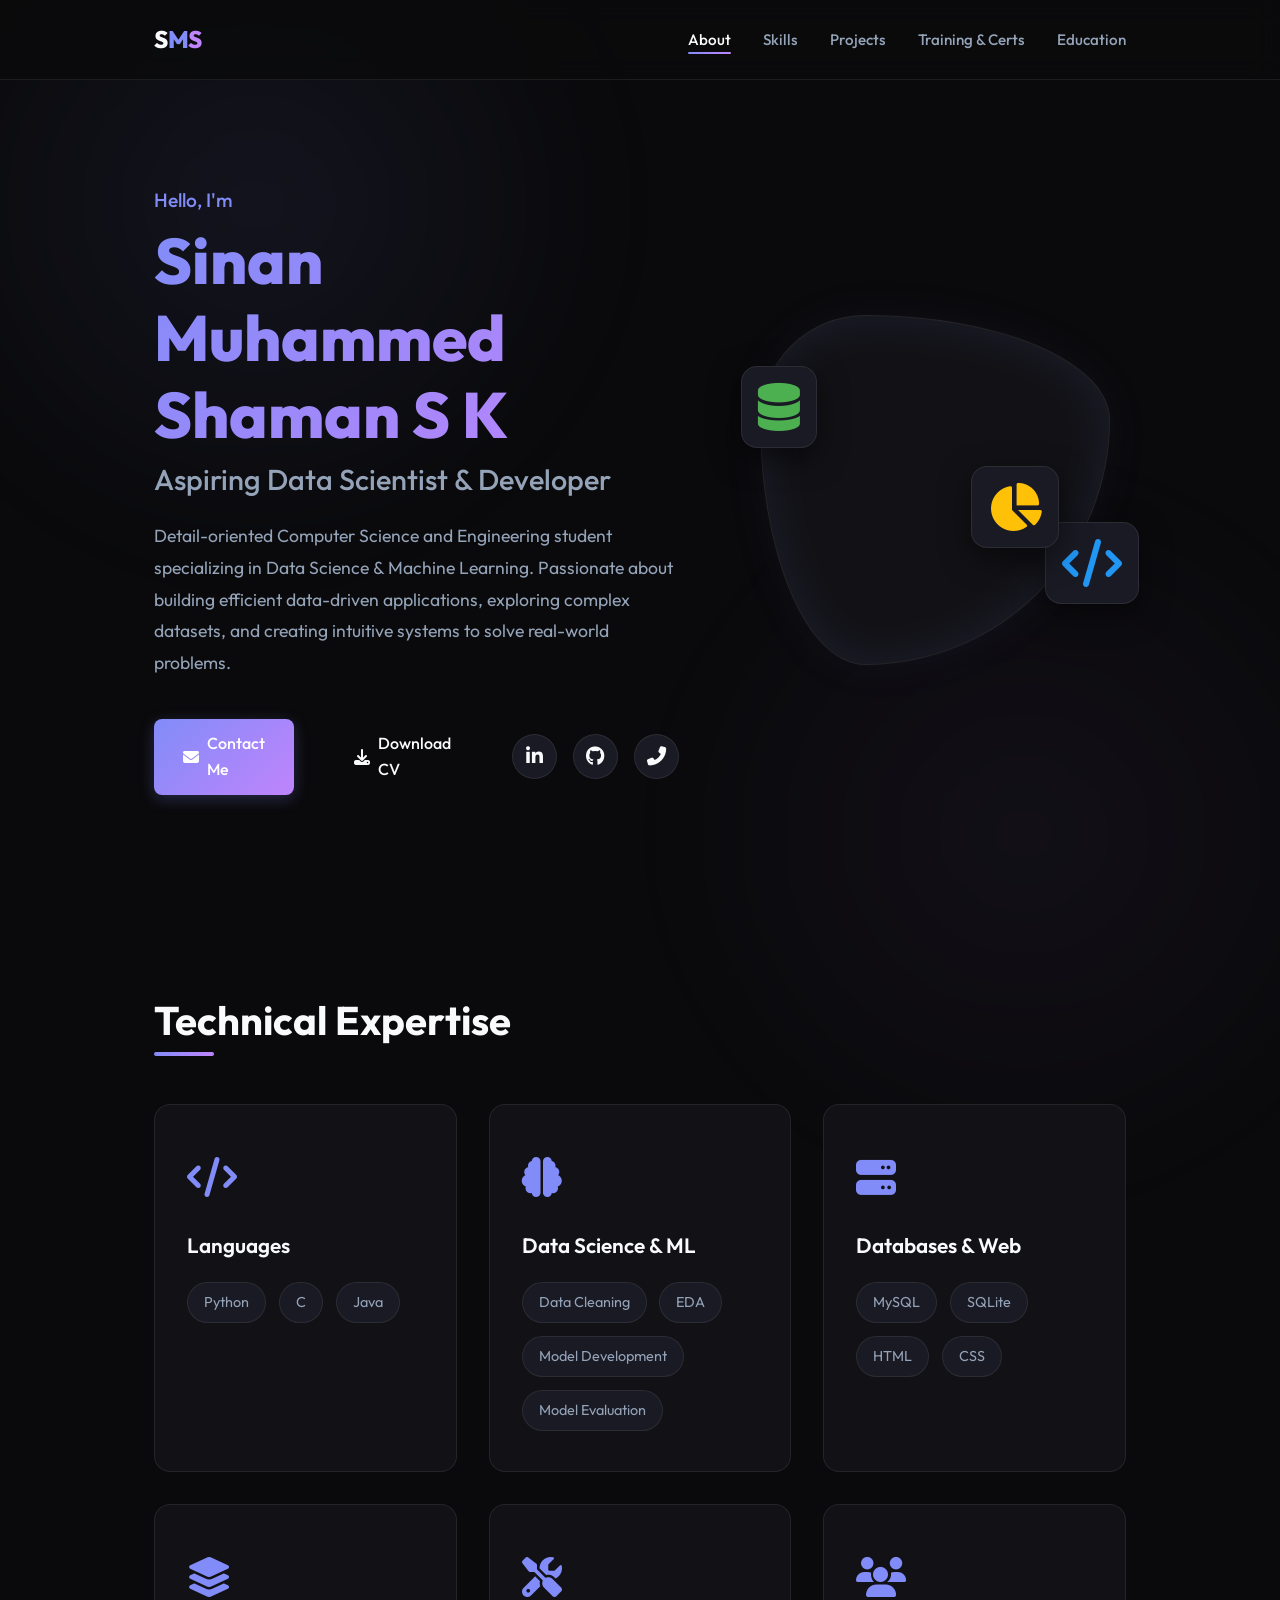
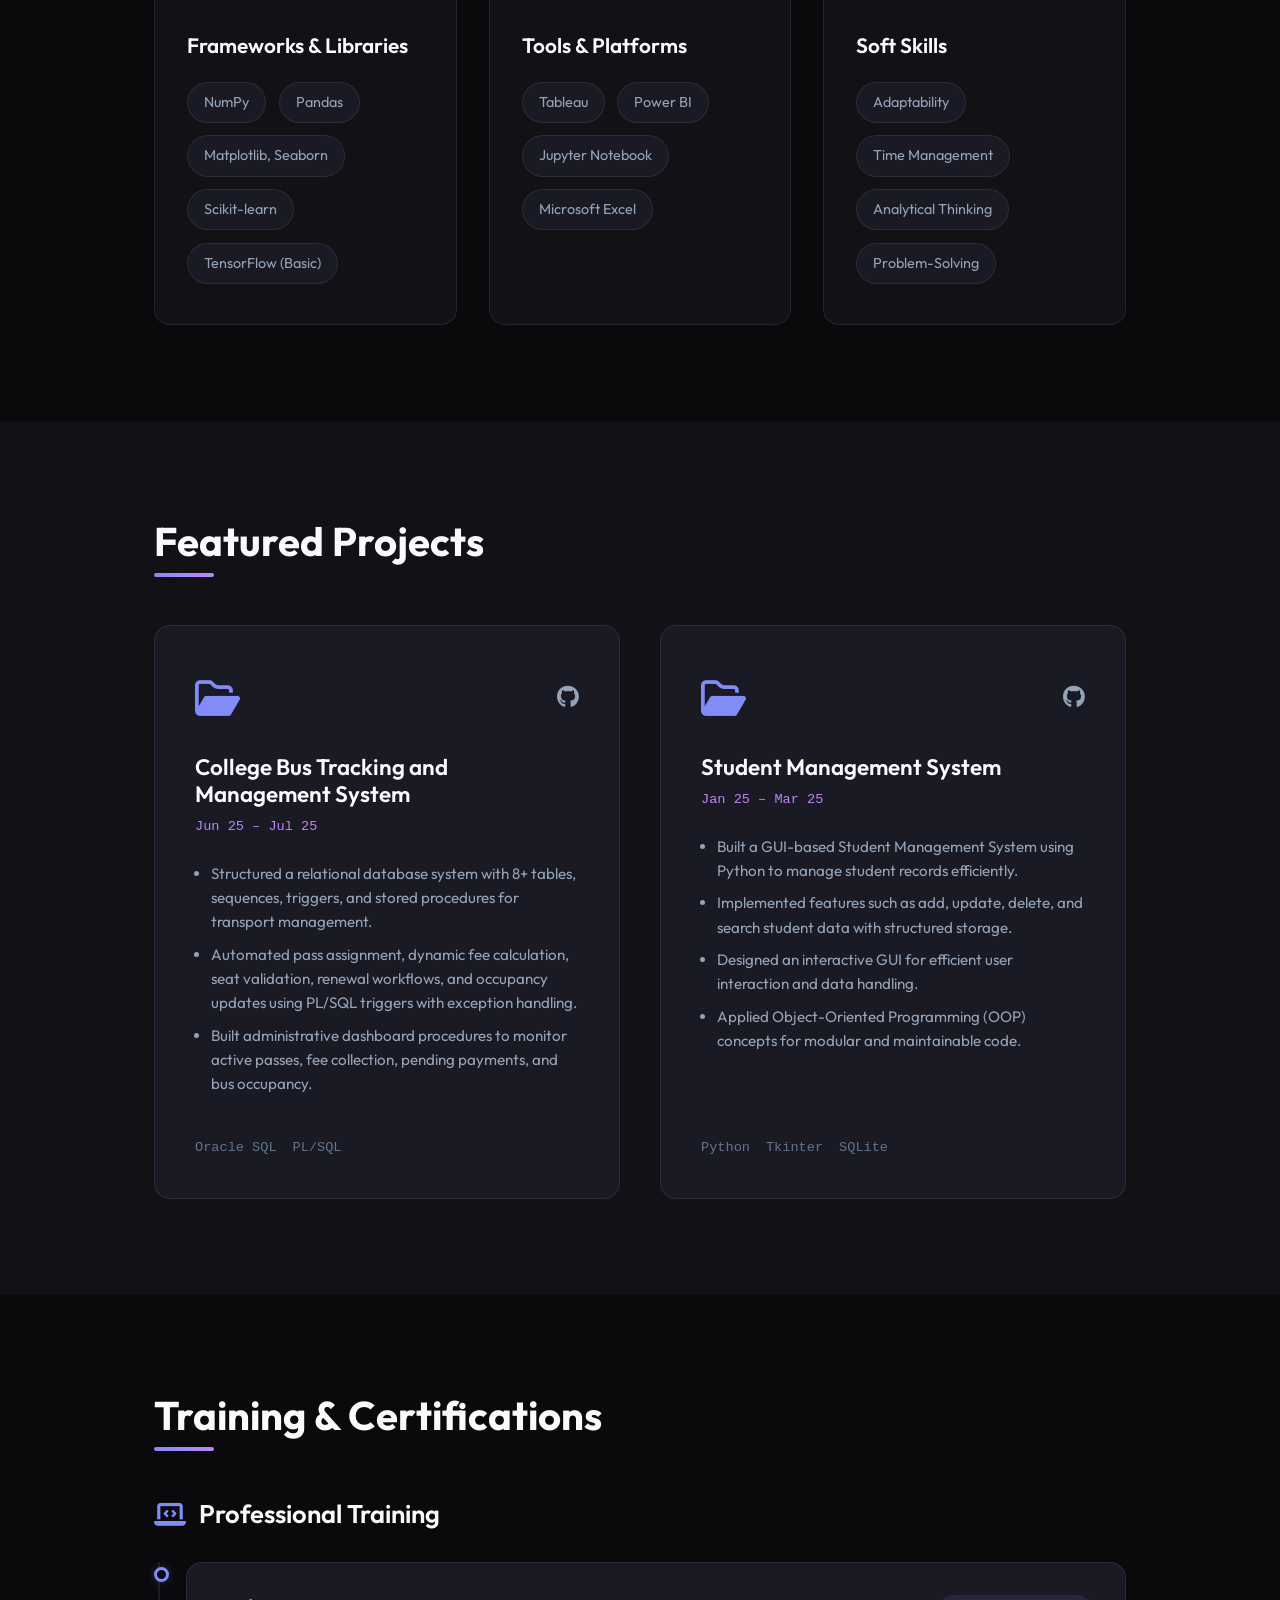
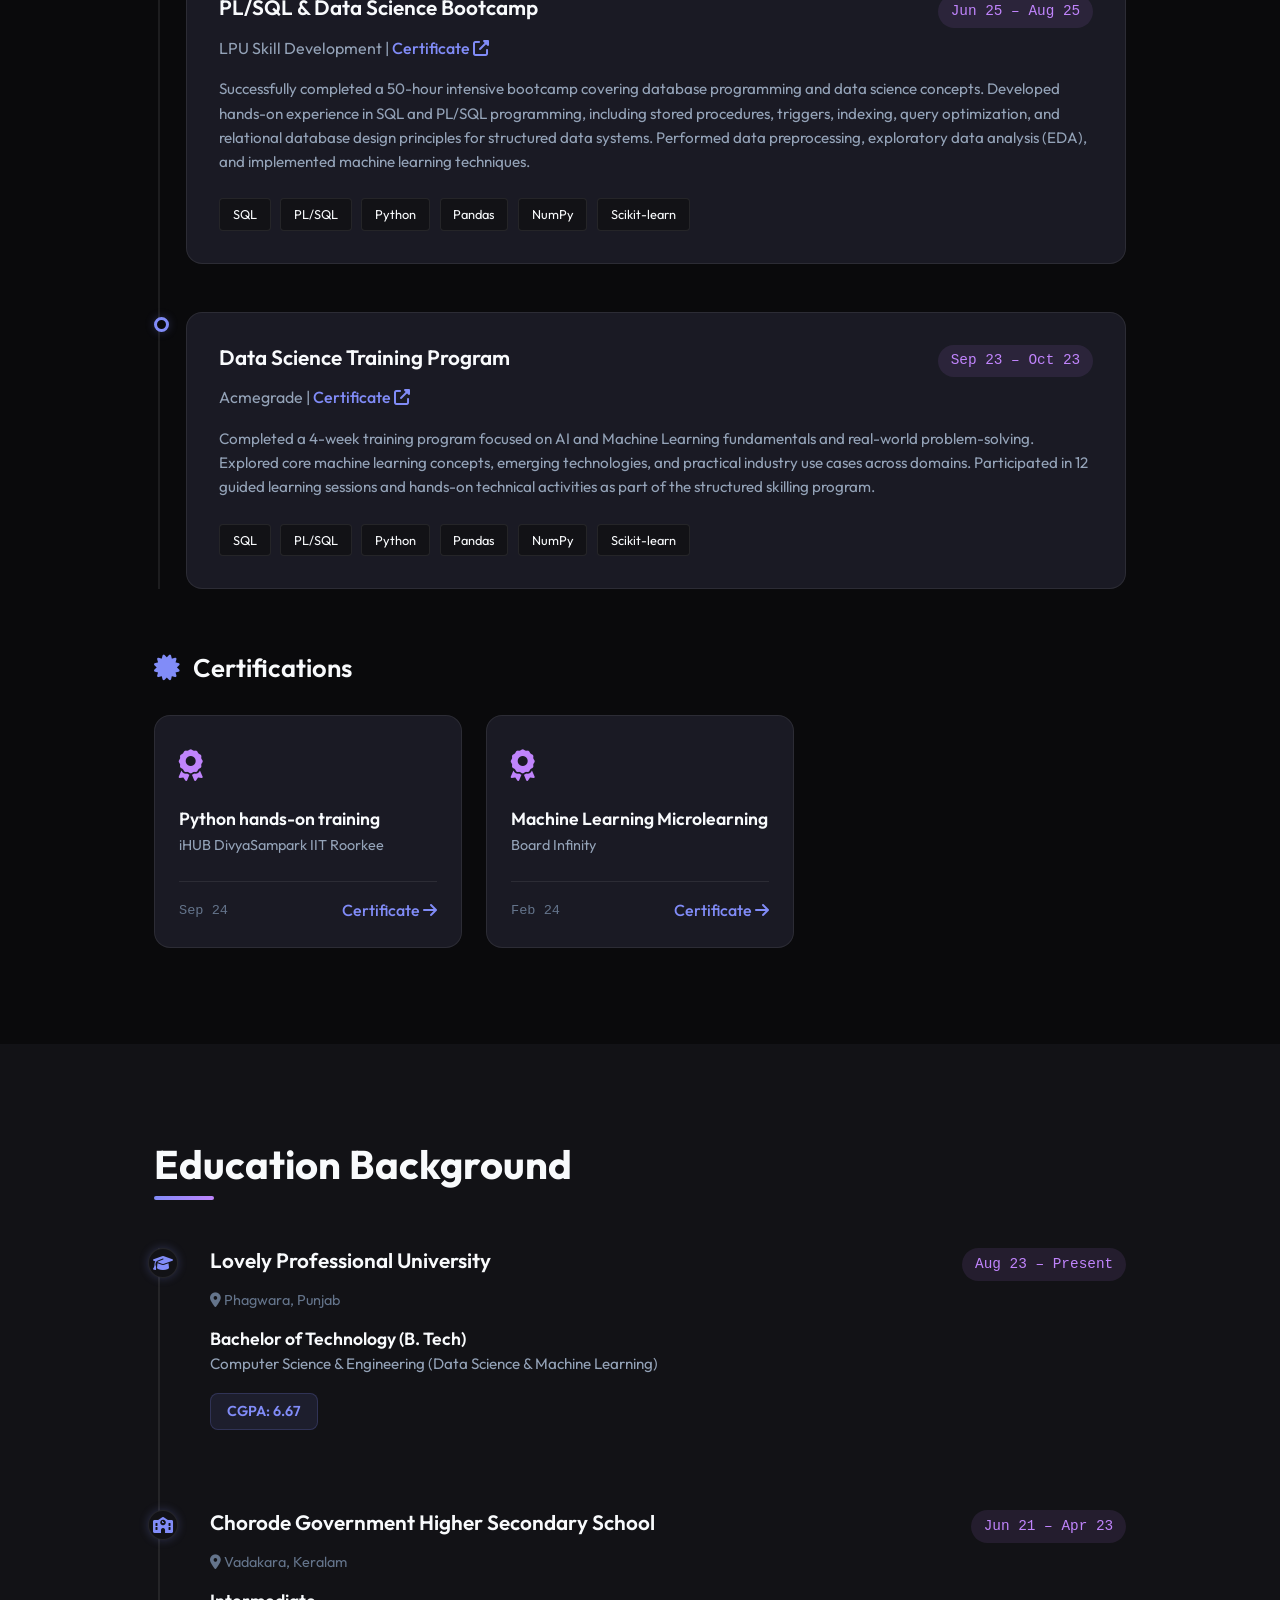
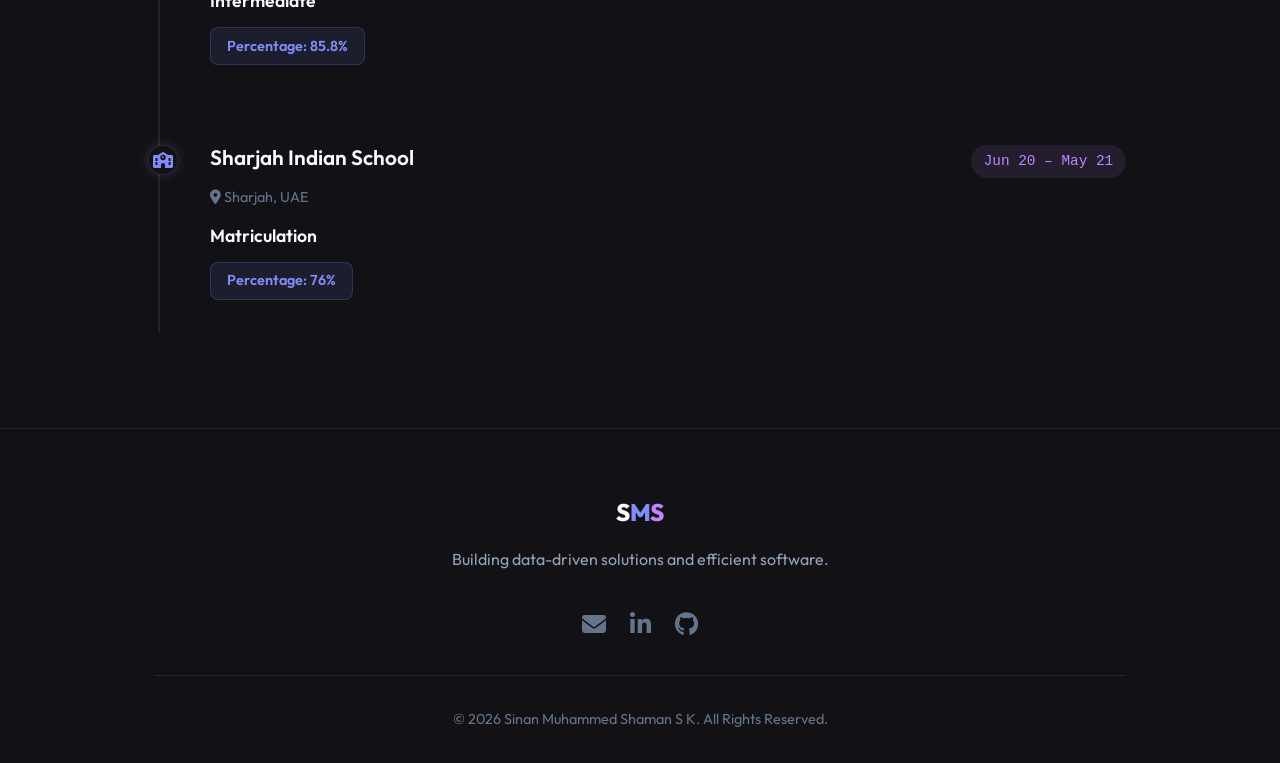
==== commit 8cf6748a: "Update index.html" ====
--- a/index.html
+++ b/index.html
@@ -49,6 +49,7 @@
                 <div class="contact-links">
                     <a href="mailto:sinanmssk@gmail.com" class="btn btn-primary"><i class="fas fa-envelope"></i> Contact
                         Me</a>
+                    <a href="https://drive.google.com/file/d/1ScxgrtaqLbj0eTpfpYaucZhPH0QNDvvH/view?usp=sharing" target="_blank" class="btn btn-outline"><i class="fas fa-download"></i> Download CV</a>
                     <div class="social-icons">
                         <a href="https://linkedin.com/in/sinanmuhammedsk" target="_blank" aria-label="LinkedIn"><i
                                 class="fab fa-linkedin-in"></i></a>
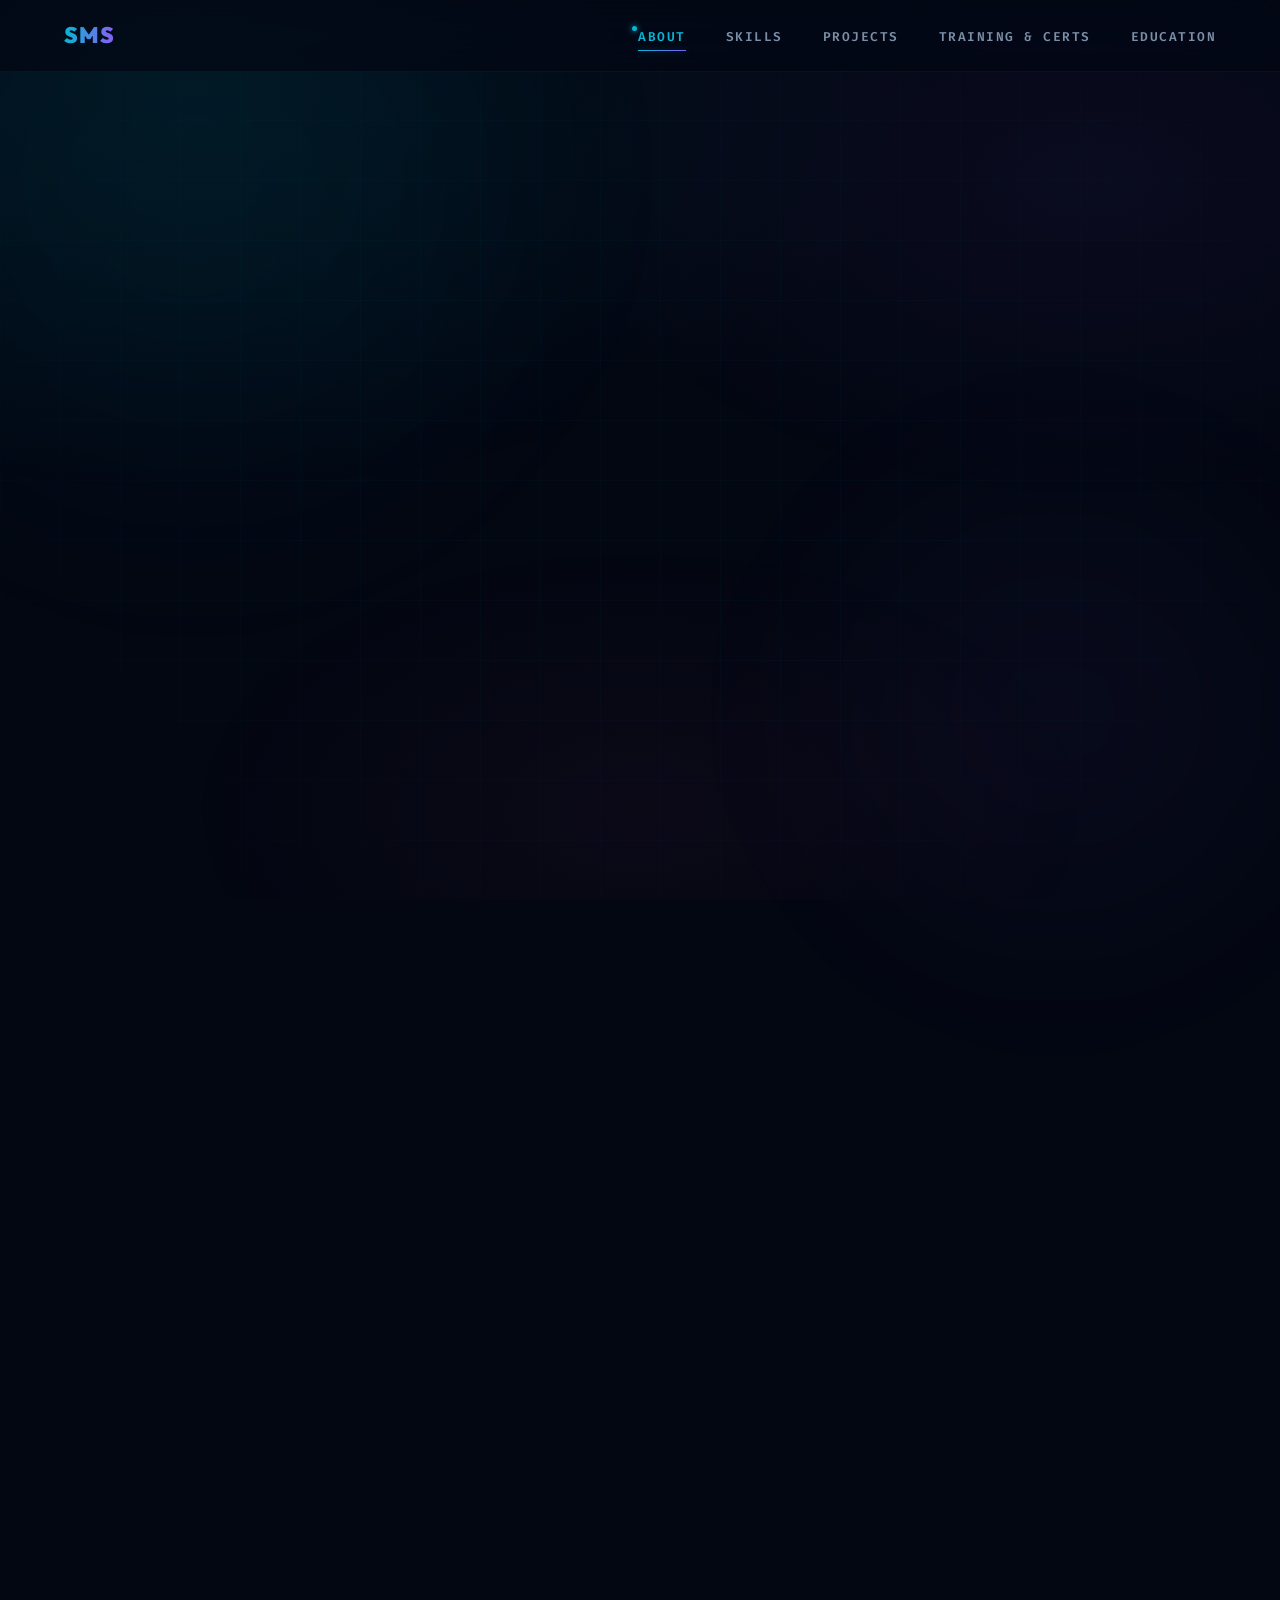
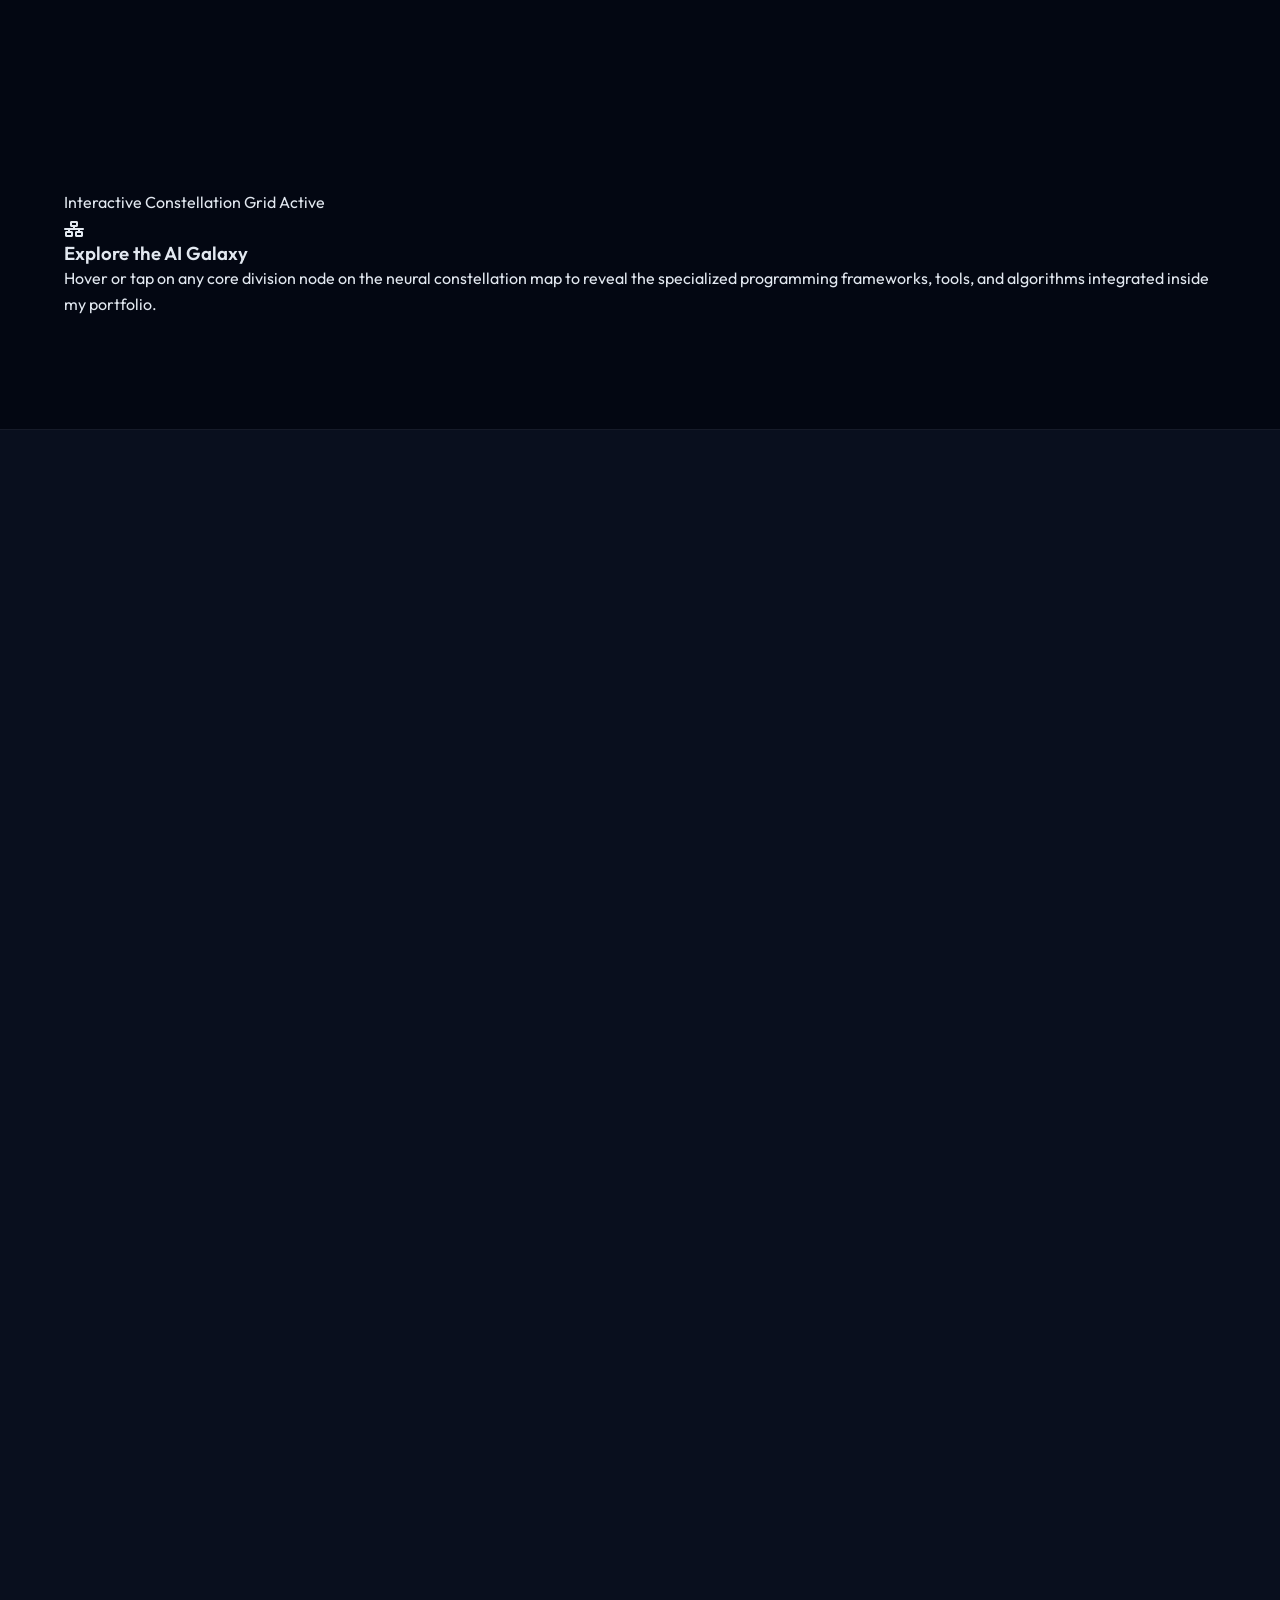
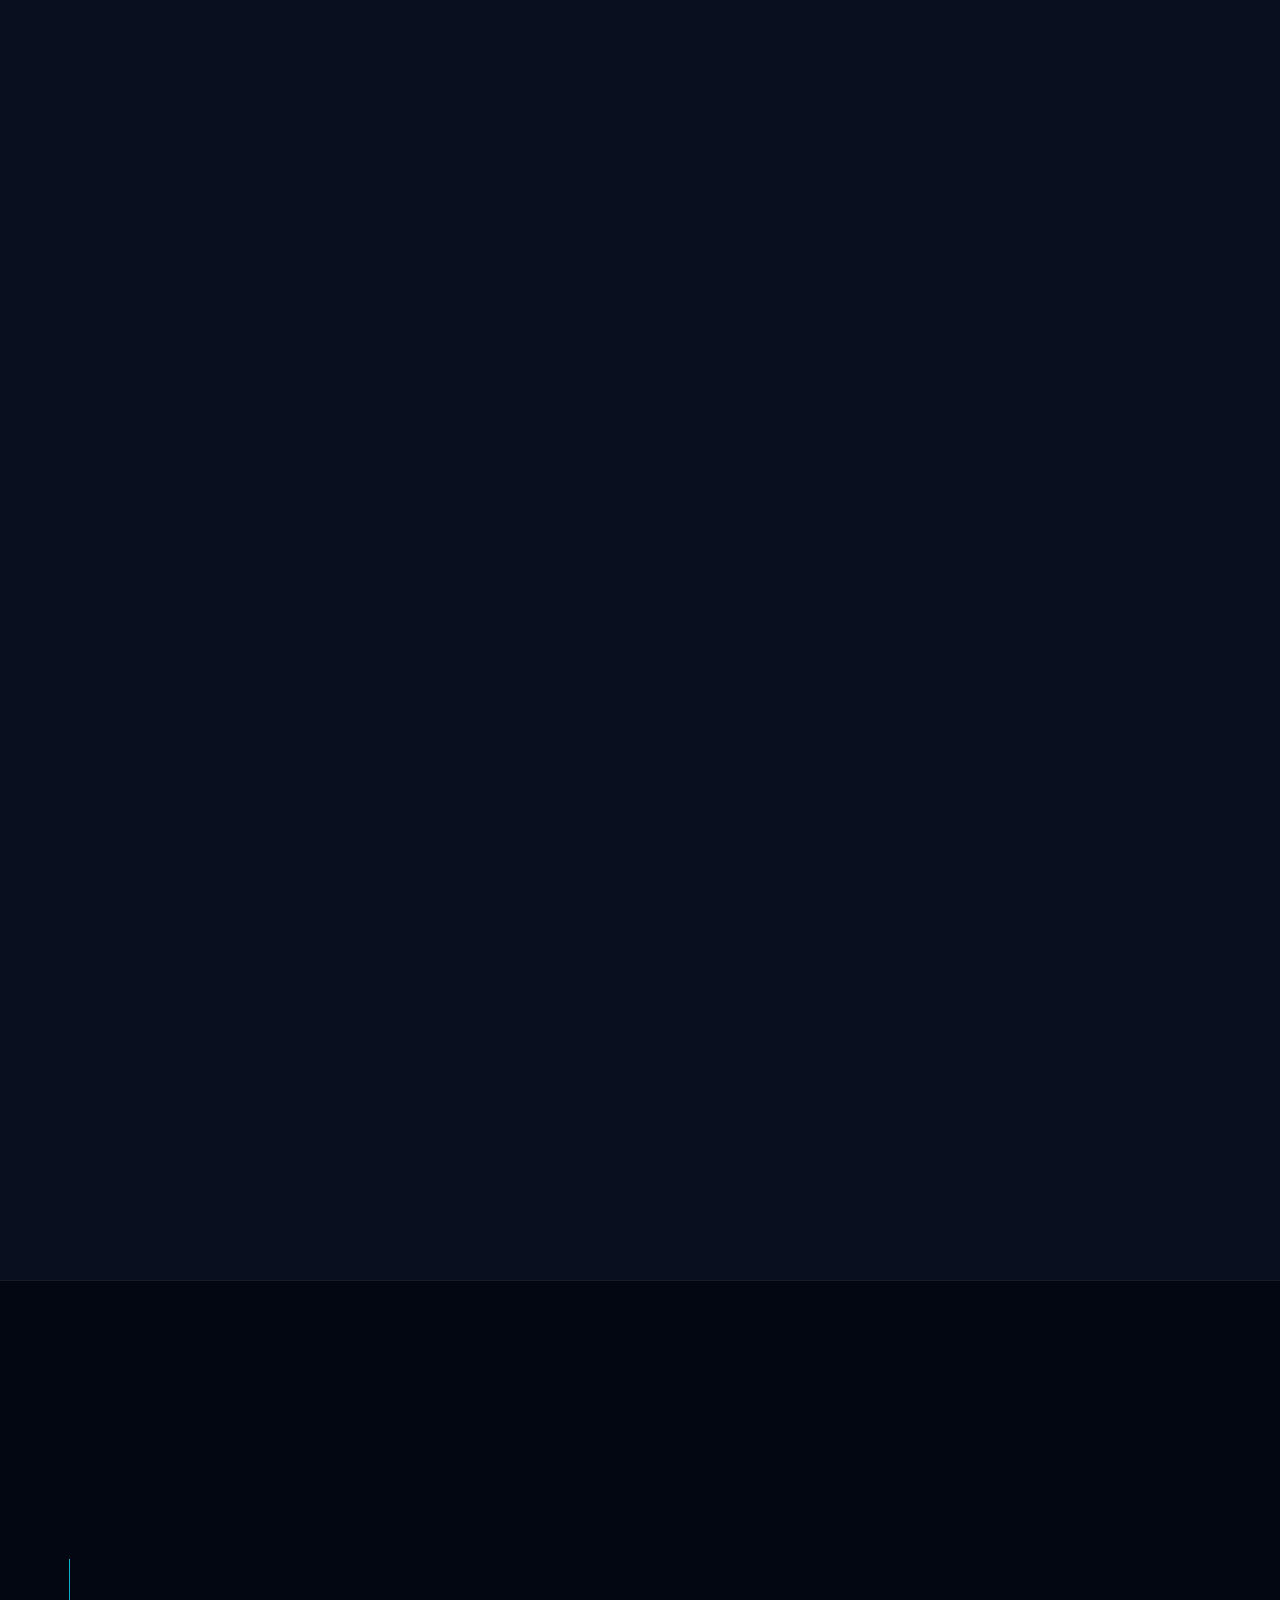
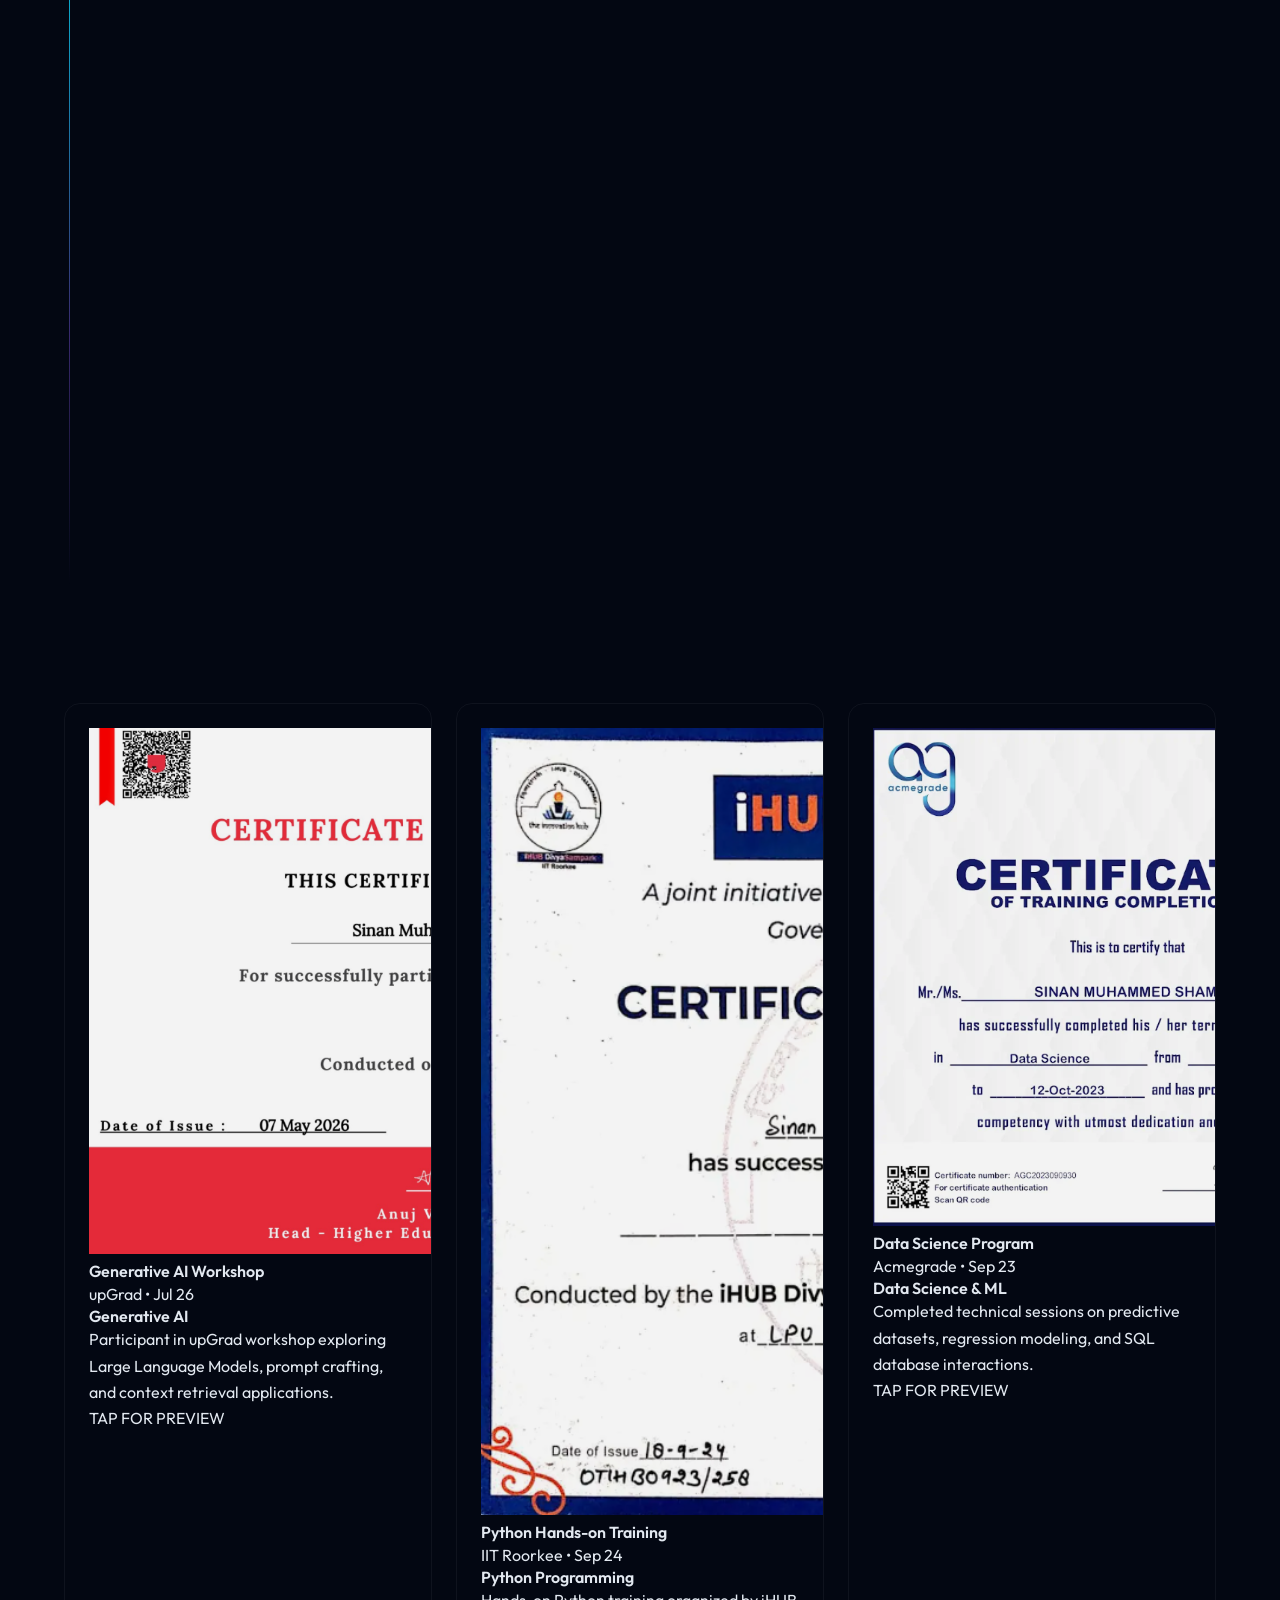
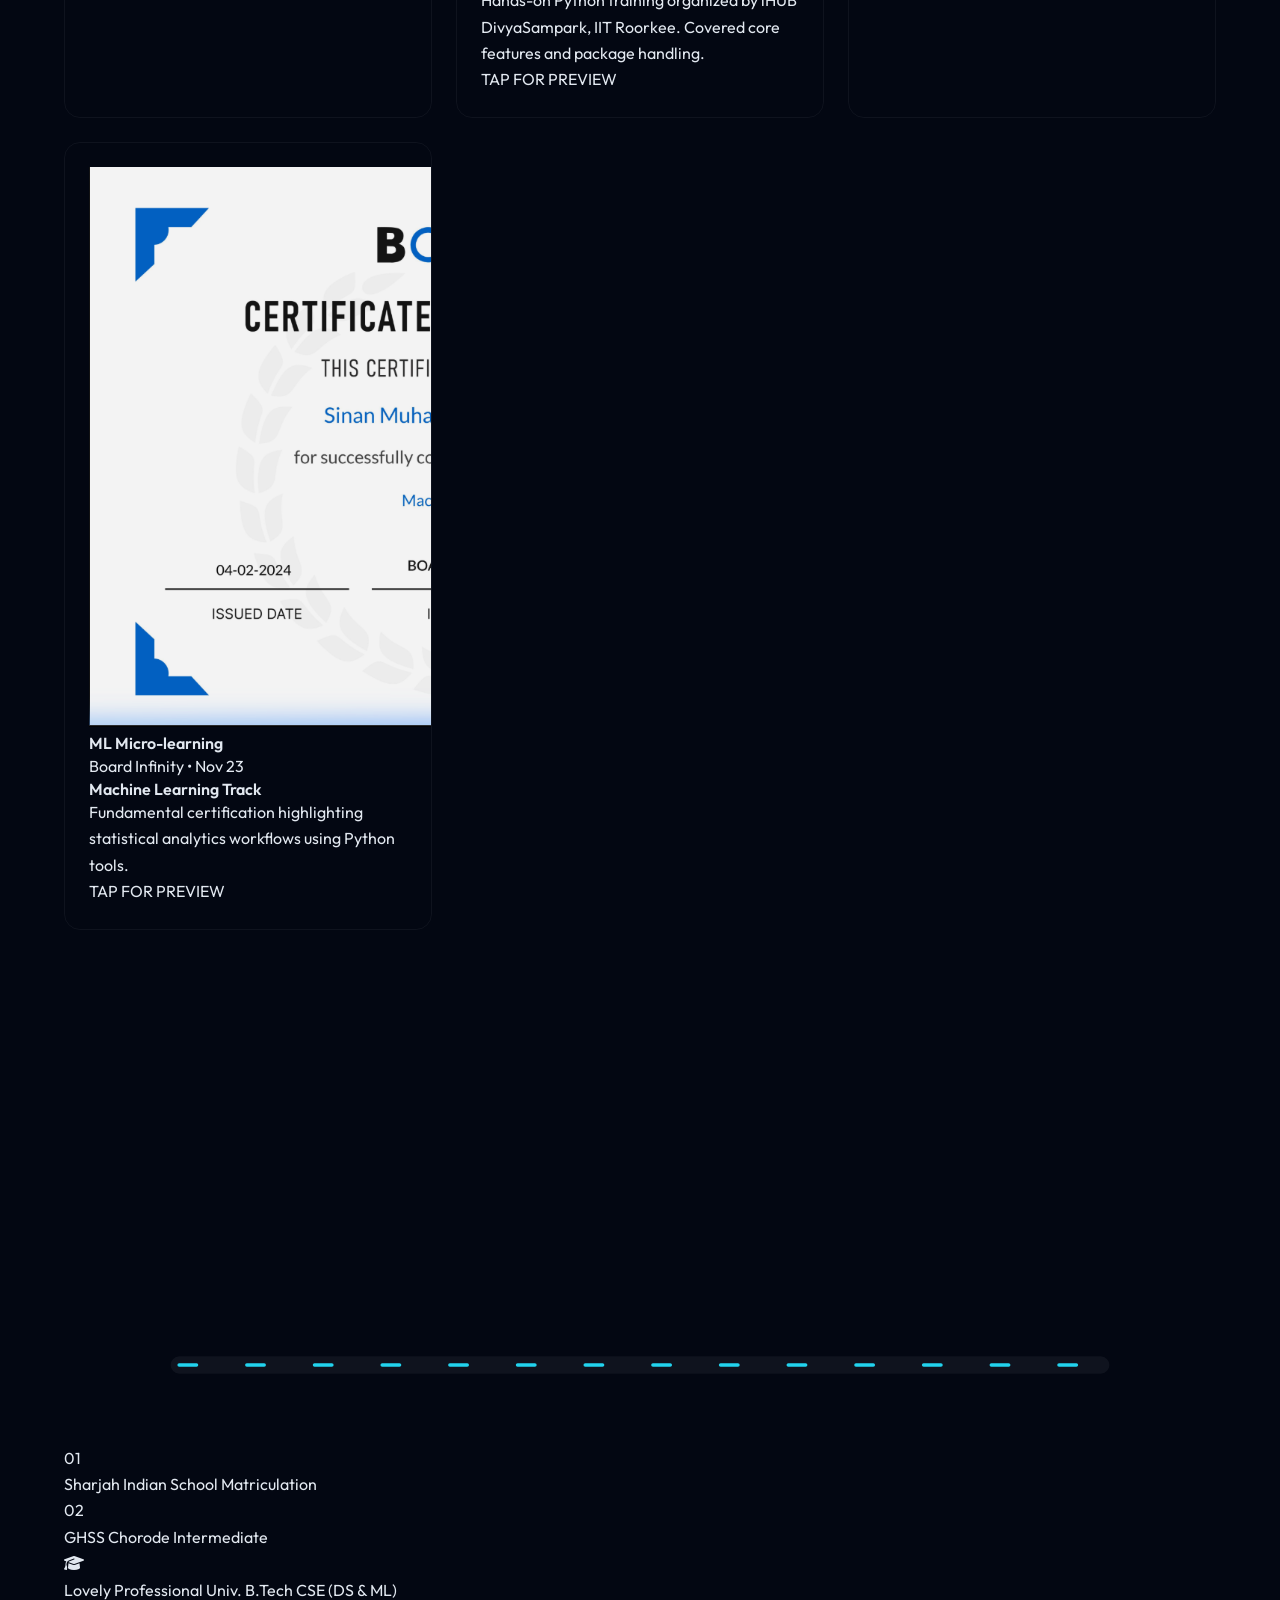
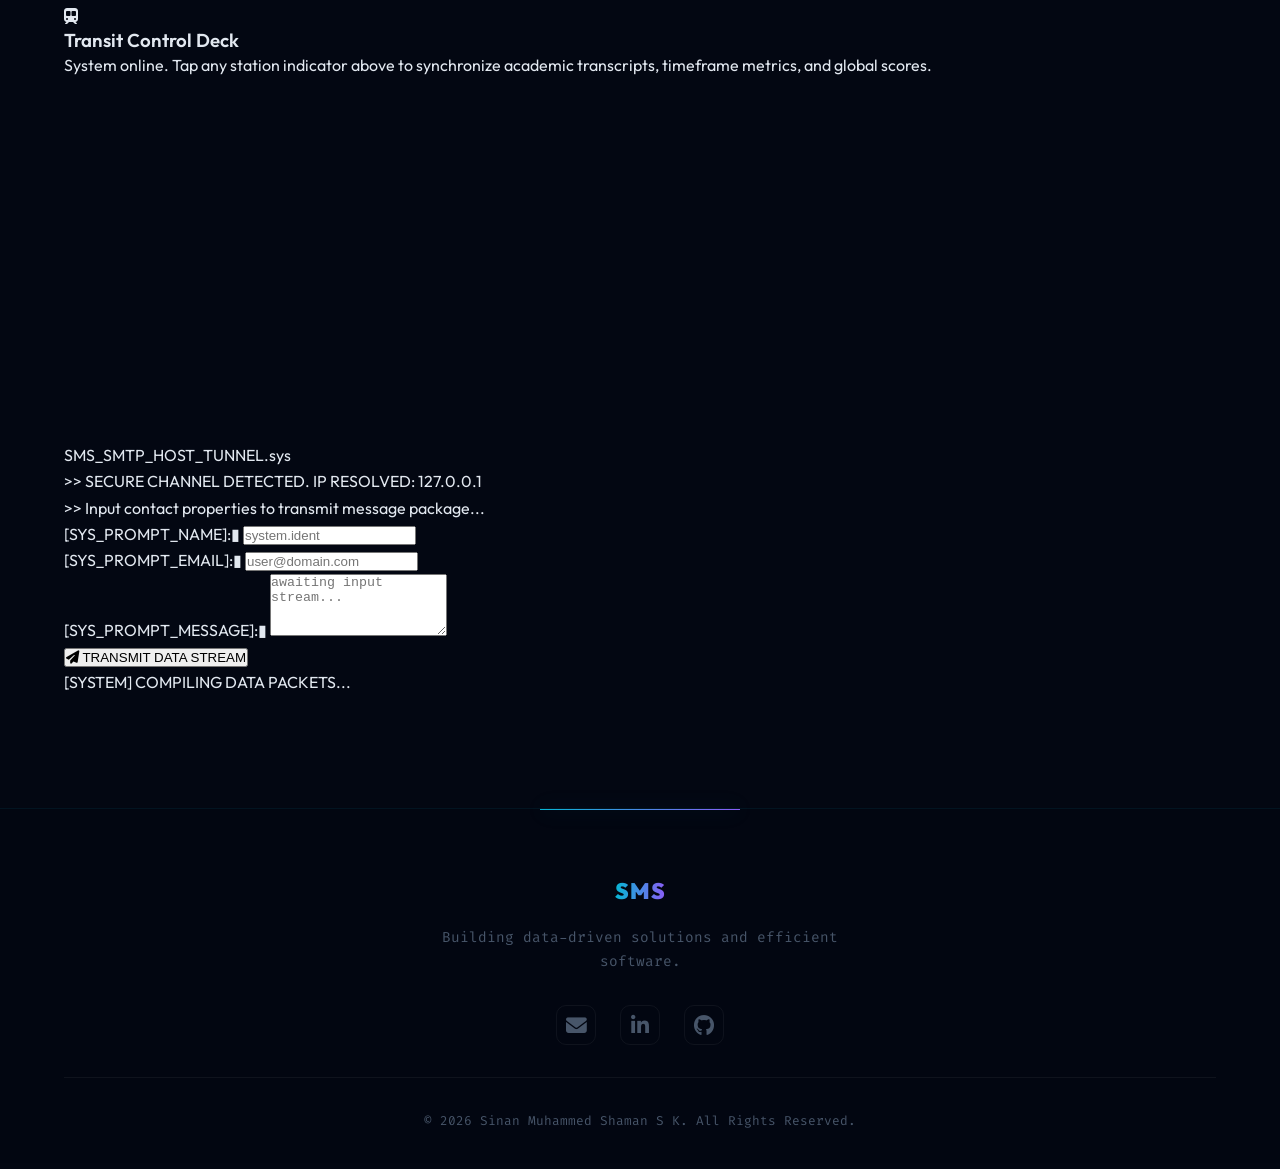
==== commit 7d69262c: "Portfolio: Fix 3D hit-test bugs, cert images, contact form, cache busters" ====
--- a/index.html
+++ b/index.html
@@ -7,13 +7,58 @@
     <title>Sinan Muhammed Shaman S K | Portfolio</title>
     <meta name="description"
         content="Portfolio of Sinan Muhammed Shaman S K - Data Science & Machine Learning Enthusiast">
-    <link href="https://fonts.googleapis.com/css2?family=Outfit:wght@300;400;500;600;700;800&display=swap"
+    <link
+        href="https://fonts.googleapis.com/css2?family=Outfit:wght@300;400;500;600;700;800&family=Fira+Code:wght@400;500&display=swap"
         rel="stylesheet">
     <link rel="stylesheet" href="https://cdnjs.cloudflare.com/ajax/libs/font-awesome/6.4.0/css/all.min.css">
+    <script src="https://cdn.tailwindcss.com"></script>
+    <script>
+        tailwind.config = {
+            theme: {
+                extend: {
+                    colors: {
+                        obsidian: {
+                            50: '#f8fafc',
+                            900: '#0f172a',
+                            950: '#030712',
+                        },
+                        cyber: '#06b6d4',
+                        neon: '#8b5cf6',
+                    },
+                    fontFamily: {
+                        sans: ['Outfit', 'sans-serif'],
+                        mono: ['Fira Code', 'sans-serif'],
+                    }
+                }
+            }
+        }
+    </script>
     <link rel="stylesheet" href="./styles.css">
 </head>
 
 <body>
+    <!-- Next-Gen Awwwards Loader -->
+    <div id="loader-screen"
+        class="fixed inset-0 bg-[#030712] z-[9999] flex flex-col justify-center items-center font-sans">
+        <div class="text-cyber text-2xl font-mono tracking-widest mb-6 animate-pulse">&lt;SYSTEM_LOAD&gt;</div>
+        <div class="relative w-80 h-1 bg-[#1e293b] border border-cyber/20 rounded-full overflow-hidden mb-3">
+            <div id="loader-bar"
+                class="absolute top-0 left-0 h-full w-0 bg-gradient-to-r from-cyan-400 via-violet-500 to-cyan-400 shadow-[0_0_12px_rgba(6,182,212,0.8)]">
+            </div>
+        </div>
+        <div class="text-cyber/80 font-mono text-sm tracking-wide"><span id="loader-percent">00</span>% COMPLETED</div>
+        <div class="text-xs text-slate-500 font-mono mt-8 uppercase tracking-widest animate-pulse">Initializing AI
+            Neural Core</div>
+    </div>
+
+    <!-- Magnetic & Particle Cursor -->
+    <div id="custom-cursor"
+        class="fixed w-8 h-8 rounded-full border border-cyan-400/40 pointer-events-none transform -translate-x-1/2 -translate-y-1/2 z-[10000] mix-blend-difference hidden md:block transition-transform duration-100 ease-out">
+        <div class="absolute inset-1.5 rounded-full bg-violet-500/30 blur-[2px] animate-ping"></div>
+        <div class="absolute inset-3.5 rounded-full bg-cyan-400"></div>
+    </div>
+    <canvas id="cursor-particles" class="fixed inset-0 pointer-events-none z-[9998] hidden md:block"></canvas>
+
     <div class="blob-bg"></div>
     <div class="blob-bg blob-bg-2"></div>
 
@@ -35,37 +80,112 @@
 
     <!-- Hero / About Section -->
     <section id="about" class="hero">
+        <canvas id="neural-canvas"></canvas>
         <div class="container hero-container">
-            <div class="hero-content fade-in">
-                <p class="greeting">Hello, I'm</p>
-                <h1 class="name">Sinan Muhammed Shaman S K</h1>
-                <h2 class="title">Aspiring Data Scientist & Developer</h2>
-                <p class="bio">
-                    Detail-oriented Computer Science and Engineering student specializing in Data Science & Machine
-                    Learning.
-                    Passionate about building efficient data-driven applications, exploring complex datasets, and
-                    creating intuitive systems to solve real-world problems.
-                </p>
-                <div class="contact-links">
-                    <a href="mailto:sinanmssk@gmail.com" class="btn btn-primary"><i class="fas fa-envelope"></i> Contact
-                        Me</a>
-                    <a href="https://drive.google.com/file/d/1ScxgrtaqLbj0eTpfpYaucZhPH0QNDvvH/view?usp=sharing" target="_blank" class="btn btn-outline"><i class="fas fa-download"></i> Download CV</a>
-                    <div class="social-icons">
-                        <a href="https://linkedin.com/in/sinanmuhammedsk" target="_blank" aria-label="LinkedIn"><i
-                                class="fab fa-linkedin-in"></i></a>
-                        <a href="https://github.com/sinanmuhammedsk" target="_blank" aria-label="GitHub"><i
-                                class="fab fa-github"></i></a>
-                        <a href="tel:+919037391646" aria-label="Phone"><i class="fas fa-phone-alt"></i></a>
-                    </div>
-                </div>
-            </div>
-            <div class="hero-image fade-in-right">
-                <div class="image-wrapper">
-                    <!-- Abstract representation for data/tech -->
-                    <div class="abstract-shape">
-                        <i class="fas fa-database floating-icon tech-1"></i>
-                        <i class="fas fa-code floating-icon tech-2"></i>
-                        <i class="fas fa-chart-pie floating-icon tech-3"></i>
+            <div class="hero-flex-layout">
+                <div class="hero-content fade-in">
+                    <p class="greeting">Data Science &amp; ML Engineer</p>
+                    <h1 class="name">Sinan Muhammed Shaman S K</h1>
+                    <h2 class="title"
+                        style="min-height: 2.2rem; display: flex; align-items: center; justify-content: flex-start;">
+                        <span id="typed-text" class="text-cyber font-semibold"></span><span
+                            class="typed-cursor animate-pulse text-cyan-400 font-light"
+                            style="font-size: 1.5rem; margin-left: 2px;">|</span></h2>
+                    <p class="bio">
+                        Specializing in <span style="color:#06b6d4;font-weight:600;">Data Science &amp; Machine
+                            Learning</span> at LPU. Passionate about building data-driven applications, training
+                        intelligent ML pipelines, and designing RAG-powered AI systems that solve real-world problems.
+                    </p>
+                    <div class="contact-links">
+                        <a href="mailto:sinanmssk@gmail.com" class="btn btn-primary"><i class="fas fa-envelope"></i>
+                            Contact
+                            Me</a>
+                        <a href="https://drive.google.com/file/d/1M3XfzDQn9lenbYMRQRtKOSVsqS4I58dd/view?usp=sharing"
+                            target="_blank" class="btn btn-outline"><i class="fas fa-download"></i> Download CV</a>
+                        <div class="social-icons">
+                            <a href="https://linkedin.com/in/sinanmuhammedsk" target="_blank" aria-label="LinkedIn"><i
+                                    class="fab fa-linkedin-in"></i></a>
+                            <a href="https://github.com/sinanmuhammedsk" target="_blank" aria-label="GitHub"><i
+                                    class="fab fa-github"></i></a>
+                            <a href="tel:+919037391646" aria-label="Phone"><i class="fas fa-phone-alt"></i></a>
+                        </div>
+                    </div>
+                </div>
+                <div
+                    class="hero-image fade-in-right relative flex items-center justify-center min-h-[360px] md:min-h-[440px] w-full md:w-auto">
+                    <!-- 3D Constellation Orbit Rings -->
+                    <div class="absolute inset-0 flex items-center justify-center pointer-events-none z-0">
+                        <div
+                            class="w-[280px] h-[280px] md:w-[350px] md:h-[350px] border border-cyan-500/20 rounded-full border-dashed animate-[spin_40s_linear_infinite]">
+                        </div>
+                        <div
+                            class="absolute w-[340px] h-[340px] md:w-[410px] md:h-[410px] border border-violet-500/10 rounded-full border-dashed animate-[spin_25s_linear_infinite_reverse]">
+                        </div>
+                    </div>
+
+                    <div class="image-wrapper relative z-10">
+                        <div class="profile-img-container relative">
+                            <!-- Holographic Overlay Layers -->
+                            <div
+                                class="absolute inset-0 rounded-full bg-gradient-to-t from-cyan-500/10 to-transparent mix-blend-screen pointer-events-none z-20">
+                            </div>
+                            <div
+                                class="hologram-scanner absolute left-0 w-full h-[3px] bg-cyan-400 opacity-70 z-30 pointer-events-none shadow-[0_0_12px_#06b6d4]">
+                            </div>
+                            <div
+                                class="absolute inset-0 rounded-full border border-cyan-400/50 shadow-[0_0_20px_rgba(6,182,212,0.3)] pointer-events-none z-20">
+                            </div>
+
+                            <div
+                                class="profile-photo-frame filter hue-rotate-[340deg] saturate-[1.1] brightness-[1.05]">
+                                <img src="assets/profile.jpg?v=update2" alt="Sinan Muhammed Shaman S K"
+                                    class="w-full h-full object-cover">
+                            </div>
+
+                            <!-- 3D Orbiting Skill Icons (will animate in JS) -->
+                            <div class="orbit-icon absolute w-10 h-10 rounded-xl bg-slate-900/90 border border-cyan-400/30 flex items-center justify-center text-cyan-400 hover:text-white shadow-[0_0_15px_rgba(6,182,212,0.2)] cursor-pointer transition-all z-30"
+                                id="orbit-py" title="Python"><i class="fab fa-python text-lg"></i></div>
+                            <div class="orbit-icon absolute w-10 h-10 rounded-xl bg-slate-900/90 border border-violet-400/30 flex items-center justify-center text-violet-400 hover:text-white shadow-[0_0_15px_rgba(139,92,246,0.2)] cursor-pointer transition-all z-30"
+                                id="orbit-db" title="SQL"><i class="fas fa-database text-lg"></i></div>
+                            <div class="orbit-icon absolute w-10 h-10 rounded-xl bg-slate-900/90 border border-cyan-400/30 flex items-center justify-center text-cyan-400 hover:text-white shadow-[0_0_15px_rgba(6,182,212,0.2)] cursor-pointer transition-all z-30"
+                                id="orbit-ml" title="Machine Learning"><i class="fas fa-brain text-lg"></i></div>
+                            <div class="orbit-icon absolute w-10 h-10 rounded-xl bg-slate-900/90 border border-violet-400/30 flex items-center justify-center text-violet-400 hover:text-white shadow-[0_0_15px_rgba(139,92,246,0.2)] cursor-pointer transition-all z-30"
+                                id="orbit-rag" title="NLP & RAG"><i class="fas fa-project-diagram text-lg"></i></div>
+                        </div>
+                    </div>
+                </div>
+            </div>
+
+            <!-- Jupyter Code Console Widget -->
+            <div class="jupyter-console fade-in">
+                <div class="console-header">
+                    <div class="console-dots">
+                        <span class="dot-red"></span>
+                        <span class="dot-yellow"></span>
+                        <span class="dot-green"></span>
+                    </div>
+                    <div class="console-title"><i class="fas fa-terminal"></i> jupyter_notebook_sim.ipynb</div>
+                    <div class="console-status">Kernel: Python 3 (ipykernel)</div>
+                </div>
+                <div class="console-body">
+                    <div class="console-line">
+                        <span class="line-in">In [1]:</span>
+                        <pre
+                            class="line-code"><code><span class="code-keyword">import</span> scikit_learn <span class="code-keyword">as</span> sklearn
+<span class="code-keyword">from</span> models <span class="code-keyword">import</span> NeuralDatasetRegressor
+dataset = load_data(<span class="code-string">'student_performance'</span>) <span class="code-comment"># 1,000+ records</span></code></pre>
+                    </div>
+                    <div class="console-line">
+                        <span class="line-in">In [2]:</span>
+                        <pre class="line-code"><code>model = NeuralDatasetRegressor(learning_rate=<span class="code-number">0.05</span>, epochs=<span class="code-number">5</span>)
+model.compile(optimizer=<span class="code-string">'adam'</span>, loss=<span class="code-string">'mse'</span>)
+model.fit(dataset.train_data, dataset.train_labels)</code></pre>
+                        <button id="run-console-btn" class="btn-console-run"><i class="fas fa-play"></i> Run
+                            Cell</button>
+                    </div>
+                    <div class="console-output" id="console-output-area">
+                        <span class="output-comment"># Click "Run Cell" to execute the model training
+                            simulation...</span>
                     </div>
                 </div>
             </div>
@@ -74,84 +194,241 @@
 
     <main>
         <!-- Skills Section -->
-        <section id="skills" class="section">
-            <div class="container">
-                <div class="section-header fade-in">
-                    <h2 class="section-title">Technical Expertise</h2>
-                    <div class="section-line"></div>
-                </div>
-
-                <div class="skills-grid">
-                    <!-- Python, C, Java -->
-                    <div class="skill-category stagger-card">
-                        <div class="skill-icon"><i class="fas fa-code"></i></div>
-                        <h3>Languages</h3>
-                        <ul class="skill-list">
-                            <li>Python</li>
-                            <li>C</li>
-                            <li>Java</li>
-                        </ul>
-                    </div>
-
-                    <!-- Data Science & ML -->
-                    <div class="skill-category stagger-card">
-                        <div class="skill-icon"><i class="fas fa-brain"></i></div>
-                        <h3>Data Science & ML</h3>
-                        <ul class="skill-list">
-                            <li>Data Cleaning</li>
-                            <li>EDA</li>
-                            <li>Model Development</li>
-                            <li>Model Evaluation</li>
-                        </ul>
-                    </div>
-
-                    <!-- Databases & Web -->
-                    <div class="skill-category stagger-card">
-                        <div class="skill-icon"><i class="fas fa-server"></i></div>
-                        <h3>Databases & Web</h3>
-                        <ul class="skill-list">
-                            <li>MySQL</li>
-                            <li>SQLite</li>
-                            <li>HTML</li>
-                            <li>CSS</li>
-                        </ul>
-                    </div>
-
-                    <!-- Frameworks & Libraries -->
-                    <div class="skill-category stagger-card">
-                        <div class="skill-icon"><i class="fas fa-layer-group"></i></div>
-                        <h3>Frameworks & Libraries</h3>
-                        <ul class="skill-list">
-                            <li>NumPy</li>
-                            <li>Pandas</li>
-                            <li>Matplotlib, Seaborn</li>
-                            <li>Scikit-learn</li>
-                            <li>TensorFlow (Basic)</li>
-                        </ul>
-                    </div>
-
-                    <!-- Tools & Platforms -->
-                    <div class="skill-category stagger-card">
-                        <div class="skill-icon"><i class="fas fa-tools"></i></div>
-                        <h3>Tools & Platforms</h3>
-                        <ul class="skill-list">
-                            <li>Tableau</li>
-                            <li>Power BI</li>
-                            <li>Jupyter Notebook</li>
-                            <li>Microsoft Excel</li>
-                        </ul>
-                    </div>
-
-                    <!-- Soft Skills -->
-                    <div class="skill-category stagger-card">
-                        <div class="skill-icon"><i class="fas fa-users"></i></div>
-                        <h3>Soft Skills</h3>
-                        <ul class="skill-list">
-                            <li>Adaptability</li>
-                            <li>Time Management</li>
-                            <li>Analytical Thinking</li>
-                            <li>Problem-Solving</li>
-                        </ul>
+        <section id="skills" class="section relative overflow-hidden bg-slate-950 py-24">
+            <div class="container relative z-10">
+                <div class="section-header fade-in mb-12">
+                    <h2
+                        class="section-title text-transparent bg-clip-text bg-gradient-to-r from-cyan-400 to-violet-500">
+                        Neural Skill Constellation</h2>
+                    <p class="text-slate-400 text-sm mt-3 font-mono">Move cursor to navigate the interactive technology
+                        map. Tap core categories to reveal specialized frameworks.</p>
+                    <div class="section-line bg-gradient-to-r from-cyan-400 to-violet-500"></div>
+                </div>
+
+                <div class="flex flex-col lg:flex-row gap-8 items-stretch min-h-[500px]">
+                    <!-- Interactive Canvas Area -->
+                    <div
+                        class="w-full lg:w-3/5 h-[500px] bg-slate-900/60 rounded-3xl border border-cyan-500/10 relative overflow-hidden backdrop-blur-md shadow-[0_0_50px_rgba(6,182,212,0.03)] cursor-pointer">
+                        <canvas id="skills-galaxy-canvas" class="absolute inset-0 w-full h-full"></canvas>
+                        <!-- Orbital instructions widget -->
+                        <div
+                            class="absolute bottom-4 left-4 font-mono text-[10px] text-slate-500 pointer-events-none uppercase tracking-wider flex items-center gap-2">
+                            <span class="w-2 h-2 rounded-full bg-cyan-400 animate-ping"></span>
+                            Interactive Constellation Grid Active
+                        </div>
+                    </div>
+
+                    <!-- Domain Detail Cards -->
+                    <div class="w-full lg:w-2/5 min-h-[400px] lg:min-h-0 relative flex items-stretch">
+                        <div class="w-full h-full relative" id="skills-detail-container">
+                            <!-- Default State Panel -->
+                            <div
+                                class="skill-detail-panel active-panel bg-gradient-to-br from-slate-900/80 to-slate-950/80 border border-slate-800/50 p-8 rounded-3xl backdrop-blur-xl shadow-2xl transition-all duration-500 flex flex-col justify-center items-center text-center h-full">
+                                <div
+                                    class="w-16 h-16 rounded-2xl bg-cyan-500/15 border border-cyan-400/20 flex items-center justify-center text-cyan-400 text-2xl mb-4 animate-pulse">
+                                    <i class="fas fa-network-wired"></i></div>
+                                <h3 class="text-xl font-semibold mb-2">Explore the AI Galaxy</h3>
+                                <p class="text-slate-400 text-sm leading-relaxed max-w-sm">Hover or tap on any core
+                                    division node on the neural constellation map to reveal the specialized programming
+                                    frameworks, tools, and algorithms integrated inside my portfolio.</p>
+                            </div>
+
+                            <!-- Category 1: Languages -->
+                            <div class="skill-detail-panel hidden-panel opacity-0 translate-x-8 pointer-events-none absolute inset-0 bg-gradient-to-br from-slate-900/85 to-slate-950/85 border border-cyan-500/20 p-8 rounded-3xl backdrop-blur-xl shadow-2xl transition-all duration-300 flex flex-col justify-between"
+                                id="panel-languages">
+                                <div>
+                                    <div class="flex items-center gap-4 mb-4">
+                                        <div
+                                            class="w-12 h-12 rounded-xl bg-cyan-500/10 border border-cyan-400/20 flex items-center justify-center text-cyan-400 text-xl">
+                                            <i class="fas fa-code"></i></div>
+                                        <div>
+                                            <h3 class="text-lg font-semibold text-white">Programming Languages</h3>
+                                            <p class="text-xs text-cyan-400 font-mono">Core Execution Logic</p>
+                                        </div>
+                                    </div>
+                                    <p class="text-slate-400 text-sm mb-6 leading-relaxed">Engineered backends and
+                                        algorithms. Python serves as the base for all predictive models, model
+                                        pipelines, and mathematical transforms.</p>
+                                    <div class="flex flex-wrap gap-2">
+                                        <span
+                                            class="px-3 py-1.5 rounded-lg bg-slate-950 border border-slate-800/80 text-slate-350 text-xs font-mono">Python</span>
+                                        <span
+                                            class="px-3 py-1.5 rounded-lg bg-slate-950 border border-slate-800/80 text-slate-350 text-xs font-mono">SQL
+                                            / PL-SQL</span>
+                                        <span
+                                            class="px-3 py-1.5 rounded-lg bg-slate-950 border border-slate-800/80 text-slate-350 text-xs font-mono">C</span>
+                                        <span
+                                            class="px-3 py-1.5 rounded-lg bg-slate-950 border border-slate-800/80 text-slate-350 text-xs font-mono">Java</span>
+                                        <span
+                                            class="px-3 py-1.5 rounded-lg bg-slate-950 border border-slate-800/80 text-slate-355 text-xs font-mono">JavaScript</span>
+                                    </div>
+                                </div>
+                                <div
+                                    class="mt-4 border-t border-slate-800/85 pt-4 flex justify-between text-xs font-mono text-slate-500">
+                                    <span>Systems Integration</span>
+                                    <span class="text-cyan-400">95% Proficiency</span>
+                                </div>
+                            </div>
+
+                            <!-- Category 2: Data Science & ML -->
+                            <div class="skill-detail-panel hidden-panel opacity-0 translate-x-8 pointer-events-none absolute inset-0 bg-gradient-to-br from-slate-900/85 to-slate-950/85 border border-violet-500/20 p-8 rounded-3xl backdrop-blur-xl shadow-2xl transition-all duration-300 flex flex-col justify-between"
+                                id="panel-dsml">
+                                <div>
+                                    <div class="flex items-center gap-4 mb-4">
+                                        <div
+                                            class="w-12 h-12 rounded-xl bg-violet-500/10 border border-violet-400/20 flex items-center justify-center text-violet-400 text-xl">
+                                            <i class="fas fa-brain"></i></div>
+                                        <div>
+                                            <h3 class="text-lg font-semibold text-white">Data Science & ML</h3>
+                                            <p class="text-xs text-violet-400 font-mono">Predictive Engineering</p>
+                                        </div>
+                                    </div>
+                                    <p class="text-slate-400 text-sm mb-6 leading-relaxed">Designing end-to-end Machine
+                                        Learning systems, from advanced exploratory analysis to real-time RAG context
+                                        retrievals and time-series demand networks.</p>
+                                    <div class="flex flex-wrap gap-2">
+                                        <span
+                                            class="px-3 py-1.5 rounded-lg bg-slate-950 border border-slate-800/80 text-slate-350 text-xs font-mono">RAG
+                                            Architectures</span>
+                                        <span
+                                            class="px-3 py-1.5 rounded-lg bg-slate-950 border border-slate-800/80 text-slate-350 text-xs font-mono">Supervised
+                                            Learning</span>
+                                        <span
+                                            class="px-3 py-1.5 rounded-lg bg-slate-950 border border-slate-800/80 text-slate-350 text-xs font-mono">Time-Series
+                                            Forecasts</span>
+                                        <span
+                                            class="px-3 py-1.5 rounded-lg bg-slate-950 border border-slate-800/80 text-slate-350 text-xs font-mono">Statistical
+                                            Modeling</span>
+                                        <span
+                                            class="px-3 py-1.5 rounded-lg bg-slate-955 border border-slate-800/80 text-slate-350 text-xs font-mono">Model
+                                            Optimization</span>
+                                    </div>
+                                </div>
+                                <div
+                                    class="mt-4 border-t border-slate-800/85 pt-4 flex justify-between text-xs font-mono text-slate-500">
+                                    <span>Predictive Accuracy</span>
+                                    <span class="text-violet-400">Advanced Domain</span>
+                                </div>
+                            </div>
+
+                            <!-- Category 3: Databases & Systems -->
+                            <div class="skill-detail-panel hidden-panel opacity-0 translate-x-8 pointer-events-none absolute inset-0 bg-gradient-to-br from-slate-900/85 to-slate-955/85 border border-cyan-500/20 p-8 rounded-3xl backdrop-blur-xl shadow-2xl transition-all duration-300 flex flex-col justify-between"
+                                id="panel-databases">
+                                <div>
+                                    <div class="flex items-center gap-4 mb-4">
+                                        <div
+                                            class="w-12 h-12 rounded-xl bg-cyan-500/10 border border-cyan-400/20 flex items-center justify-center text-cyan-400 text-xl">
+                                            <i class="fas fa-server"></i></div>
+                                        <div>
+                                            <h3 class="text-lg font-semibold text-white">Databases & Systems</h3>
+                                            <p class="text-xs text-cyan-400 font-mono">Data Storage & Control</p>
+                                        </div>
+                                    </div>
+                                    <p class="text-slate-400 text-sm mb-6 leading-relaxed">Handling complex enterprise
+                                        structures. Proficient in database schemas, indexes, stored procedures,
+                                        triggers, and query adjustments.</p>
+                                    <div class="flex flex-wrap gap-2">
+                                        <span
+                                            class="px-3 py-1.5 rounded-lg bg-slate-955 border border-slate-800/80 text-slate-350 text-xs font-mono">Oracle
+                                            SQL</span>
+                                        <span
+                                            class="px-3 py-1.5 rounded-lg bg-slate-955 border border-slate-800/80 text-slate-350 text-xs font-mono">MySQL
+                                            Engine</span>
+                                        <span
+                                            class="px-3 py-1.5 rounded-lg bg-slate-955 border border-slate-800/80 text-slate-350 text-xs font-mono">SQLite
+                                            DB</span>
+                                        <span
+                                            class="px-3 py-1.5 rounded-lg bg-slate-955 border border-slate-800/80 text-slate-350 text-xs font-mono">Git
+                                            & Version Control</span>
+                                    </div>
+                                </div>
+                                <div
+                                    class="mt-4 border-t border-slate-800/85 pt-4 flex justify-between text-xs font-mono text-slate-500">
+                                    <span>Query Processing</span>
+                                    <span class="text-cyan-400">Structured Storage</span>
+                                </div>
+                            </div>
+
+                            <!-- Category 4: Frameworks & Libraries -->
+                            <div class="skill-detail-panel hidden-panel opacity-0 translate-x-8 pointer-events-none absolute inset-0 bg-gradient-to-br from-slate-900/85 to-slate-955/85 border border-violet-500/20 p-8 rounded-3xl backdrop-blur-xl shadow-2xl transition-all duration-300 flex flex-col justify-between"
+                                id="panel-frameworks">
+                                <div>
+                                    <div class="flex items-center gap-4 mb-4">
+                                        <div
+                                            class="w-12 h-12 rounded-xl bg-violet-500/10 border border-violet-400/20 flex items-center justify-center text-violet-400 text-xl">
+                                            <i class="fas fa-layer-group"></i></div>
+                                        <div>
+                                            <h3 class="text-lg font-semibold text-white">Frameworks & Libraries</h3>
+                                            <p class="text-xs text-violet-400 font-mono">Development Core</p>
+                                        </div>
+                                    </div>
+                                    <p class="text-slate-400 text-sm mb-6 leading-relaxed">Integrated packages standard
+                                        in modern ML products, data preprocessing routines, and large language model
+                                        workflows.</p>
+                                    <div class="flex flex-wrap gap-2">
+                                        <span
+                                            class="px-3 py-1.5 rounded-lg bg-slate-955 border border-slate-800/80 text-slate-350 text-xs font-mono">Scikit-learn</span>
+                                        <span
+                                            class="px-3 py-1.5 rounded-lg bg-slate-955 border border-slate-800/80 text-slate-350 text-xs font-mono">LangChain</span>
+                                        <span
+                                            class="px-3 py-1.5 rounded-lg bg-slate-955 border border-slate-800/80 text-slate-350 text-xs font-mono">Pandas
+                                            Toolkit</span>
+                                        <span
+                                            class="px-3 py-1.5 rounded-lg bg-slate-955 border border-slate-800/80 text-slate-350 text-xs font-mono">NumPy
+                                            Arrays</span>
+                                        <span
+                                            class="px-3 py-1.5 rounded-lg bg-slate-955 border border-slate-800/80 text-slate-350 text-xs font-mono">Matplotlib
+                                            & Seaborn</span>
+                                    </div>
+                                </div>
+                                <div
+                                    class="mt-4 border-t border-slate-800/85 pt-4 flex justify-between text-xs font-mono text-slate-500">
+                                    <span>Production Workflows</span>
+                                    <span class="text-violet-400">Data Science Stack</span>
+                                </div>
+                            </div>
+
+                            <!-- Category 5: Tools & Platforms -->
+                            <div class="skill-detail-panel hidden-panel opacity-0 translate-x-8 pointer-events-none absolute inset-0 bg-gradient-to-br from-slate-900/85 to-slate-955/85 border border-cyan-500/20 p-8 rounded-3xl backdrop-blur-xl shadow-2xl transition-all duration-300 flex flex-col justify-between"
+                                id="panel-tools">
+                                <div>
+                                    <div class="flex items-center gap-4 mb-4">
+                                        <div
+                                            class="w-12 h-12 rounded-xl bg-cyan-500/10 border border-cyan-400/20 flex items-center justify-center text-cyan-400 text-xl">
+                                            <i class="fas fa-tools"></i></div>
+                                        <div>
+                                            <h3 class="text-lg font-semibold text-white">Tools & Platforms</h3>
+                                            <p class="text-xs text-cyan-400 font-mono">Reporting & Hosting</p>
+                                        </div>
+                                    </div>
+                                    <p class="text-slate-400 text-sm mb-6 leading-relaxed">BI dashboards and hosting
+                                        systems used to share statistical models, load predictive analyses, and present
+                                        visual summaries.</p>
+                                    <div class="flex flex-wrap gap-2">
+                                        <span
+                                            class="px-3 py-1.5 rounded-lg bg-slate-955 border border-slate-800/80 text-slate-350 text-xs font-mono">Power
+                                            BI Reports</span>
+                                        <span
+                                            class="px-3 py-1.5 rounded-lg bg-slate-955 border border-slate-800/80 text-slate-355 text-xs font-mono">Tableau
+                                            Desktop</span>
+                                        <span
+                                            class="px-3 py-1.5 rounded-lg bg-slate-955 border border-slate-800/80 text-slate-355 text-xs font-mono">Jupyter
+                                            Notebooks</span>
+                                        <span
+                                            class="px-3 py-1.5 rounded-lg bg-slate-955 border border-slate-800/80 text-slate-355 text-xs font-mono">Microsoft
+                                            Excel</span>
+                                        <span
+                                            class="px-3 py-1.5 rounded-lg bg-slate-955 border border-slate-800/80 text-slate-355 text-xs font-mono">Vercel
+                                            Deployment</span>
+                                    </div>
+                                </div>
+                                <div
+                                    class="mt-4 border-t border-slate-800/85 pt-4 flex justify-between text-xs font-mono text-slate-500">
+                                    <span>Deployment Pipelines</span>
+                                    <span class="text-cyan-400">BI Analytics</span>
+                                </div>
+                            </div>
+                        </div>
                     </div>
                 </div>
             </div>
@@ -161,70 +438,218 @@
         <section id="projects" class="section bg-light">
             <div class="container">
                 <div class="section-header fade-in">
-                    <h2 class="section-title">Featured Projects</h2>
+                    <h2 class="section-title">Data Science & ML Projects</h2>
                     <div class="section-line"></div>
                 </div>
 
                 <div class="projects-grid">
-                    <!-- Project 1 -->
+                    <!-- Project 1: Enterprise Premium AI SaaS System -->
                     <div class="project-card stagger-card">
+                        <div class="project-image-preview">
+                            <img src="assets/aipdfsystem.png" alt="Enterprise AI PDF System Preview">
+                        </div>
+                        <div class="project-content">
+                            <div class="project-header">
+                                <div class="project-folder"><i class="far fa-folder-open"></i></div>
+                                <div class="project-links">
+                                    <a href="https://github.com/sinanmuhammedsk/aipdfsystem" target="_blank"
+                                        aria-label="GitHub Link" style="margin-right: 12px;"><i
+                                            class="fab fa-github"></i></a>
+                                    <a href="https://aipdfsystem.vercel.app" target="_blank"
+                                        aria-label="Live Demo Link"><i class="fas fa-external-link-alt"></i></a>
+                                </div>
+                            </div>
+                            <h3 class="project-title">Enterprise AI PDF System (aipdfsystem)</h3>
+                            <div class="project-date">Jun 26 – Jul 26</div>
+                            <div class="project-description">
+                                <ul>
+                                    <li>Built an enterprise-grade Retrieval-Augmented Generation (RAG) tool supporting
+                                        multi-document ingestion and parsing.</li>
+                                    <li>Designed visual AI processing steps tracking document loading, chunk embedding,
+                                        and vector stores retrieval.</li>
+                                    <li>Implemented dual-state AI assistants providing context-grounded responses and
+                                        general conversation capability.</li>
+                                    <li>Overhauled layout ergonomics to support fluid sidebar states, dark obsidian
+                                        aesthetics, and sleek transitions.</li>
+                                </ul>
+                            </div>
+                            <ul class="project-tech-list">
+                                <li>Python / RAG</li>
+                                <li>LangChain</li>
+                                <li>Vector Databases</li>
+                                <li>Aesthetics / UX</li>
+                            </ul>
+                            <a href="https://aipdfsystem.vercel.app" target="_blank"
+                                class="text-cyber font-medium mt-4 hover:text-neon transition-colors duration-300 inline-flex items-center gap-2">Explore
+                                Live Deployment <i class="fas fa-arrow-right"></i></a>
+                        </div>
+                    </div>
+
+                    <!-- Project 2: Demand Forecasting Platform -->
+                    <div class="project-card stagger-card">
+                        <div class="project-image-preview">
+                            <img src="assets/forecasting.png" alt="Demand Forecasting Dashboard Preview">
+                        </div>
+                        <div class="project-content">
+                            <div class="project-header">
+                                <div class="project-folder"><i class="far fa-folder-open"></i></div>
+                                <div class="project-links">
+                                    <a href="https://github.com/sinanmuhammedsk/inventory-demand-forecasting-platform"
+                                        target="_blank" aria-label="GitHub Link" style="margin-right: 12px;"><i
+                                            class="fab fa-github"></i></a>
+                                    <a href="https://inventory-demand-forecasting-platfo.vercel.app/" target="_blank"
+                                        aria-label="Live Demo Link"><i class="fas fa-external-link-alt"></i></a>
+                                </div>
+                            </div>
+                            <h3 class="project-title">Inventory & Demand Forecasting Platform</h3>
+                            <div class="project-date">Jun 26 – Jul 26</div>
+                            <div class="project-description">
+                                <ul>
+                                    <li>Developed a client-side forecast dashboard that processes pre-aggregated supply
+                                        chain datasets with zero latency.</li>
+                                    <li>Programmed statistical predictive algorithms including Moving Averages and
+                                        Exponential Smoothing trends.</li>
+                                    <li>Constructed visualizations for inventory monitoring, safety stock thresholds,
+                                        and stock anomalies via Chart.js.</li>
+                                    <li>Ensured offline capability by optimizing file parsing structure as client-side
+                                        JavaScript calculations.</li>
+                                </ul>
+                            </div>
+                            <ul class="project-tech-list">
+                                <li>JavaScript</li>
+                                <li>Chart.js</li>
+                                <li>Predictive Modeling</li>
+                                <li>Data Visualization</li>
+                            </ul>
+                            <a href="https://inventory-demand-forecasting-platfo.vercel.app/" target="_blank"
+                                class="text-cyber font-medium mt-4 hover:text-neon transition-colors duration-300 inline-flex items-center gap-2">Explore
+                                Live Deployment <i class="fas fa-arrow-right"></i></a>
+                        </div>
+                    </div>
+
+                    <!-- Project 3: TradeResearchAI -->
+                    <div class="project-card stagger-card">
+                        <div class="project-image-preview">
+                            <img src="assets/traderesearch.png" alt="TradeResearchAI Preview">
+                        </div>
+                        <div class="project-content">
+                            <div class="project-header">
+                                <div class="project-folder"><i class="far fa-folder-open"></i></div>
+                                <div class="project-links">
+                                    <a href="https://github.com/sinanmuhammedsk/TradeResearchAI" target="_blank"
+                                        aria-label="GitHub Link" style="margin-right: 12px;"><i
+                                            class="fab fa-github"></i></a>
+                                    <a href="https://traderesearchai.vercel.app/" target="_blank"
+                                        aria-label="Live Demo Link"><i class="fas fa-external-link-alt"></i></a>
+                                </div>
+                            </div>
+                            <h3 class="project-title">TradeResearchAI - Market Sentiment Engine</h3>
+                            <div class="project-date">May 26 – Jun 26</div>
+                            <div class="project-description">
+                                <ul>
+                                    <li>Developed an AI-governed financial market research workspace harvesting live
+                                        transcript feeds and corporate charts.</li>
+                                    <li>Architected natural language processing (NLP) models to derive textual sentiment
+                                        indices from corporate reports.</li>
+                                    <li>Engineered prediction datasets matching market swings with sentiment trends to
+                                        highlight buy/sell triggers.</li>
+                                    <li>Styled interactive data matrices and responsive financial dashboards under a
+                                        premium dark layout.</li>
+                                </ul>
+                            </div>
+                            <ul class="project-tech-list">
+                                <li>Python (ML)</li>
+                                <li>NLP (Sentiment Analysis)</li>
+                                <li>Financial Modeling</li>
+                                <li>Vercel Deploy</li>
+                            </ul>
+                            <a href="https://traderesearchai.vercel.app/" target="_blank"
+                                class="text-cyber font-medium mt-4 hover:text-neon transition-colors duration-300 inline-flex items-center gap-2">Explore
+                                Live Deployment <i class="fas fa-arrow-right"></i></a>
+                        </div>
+                    </div>
+
+                    <!-- Project 4: College Bus Tracking -->
+                    <div class="project-card stagger-card">
+                        <div class="project-image-preview">
+                            <img src="assets/bus_tracking.png" alt="College Bus Tracking Preview">
+                        </div>
                         <div class="project-content">
                             <div class="project-header">
                                 <div class="project-folder"><i class="far fa-folder-open"></i></div>
                                 <div class="project-links">
                                     <a href="https://github.com/sinanmuhammedsk/College-Bus-Tracking-and-Management-System"
-                                        target="_blank" aria-label="GitHub Link"><i class="fab fa-github"></i></a>
-                                </div>
-                            </div>
-                            <h3 class="project-title">College Bus Tracking and Management System</h3>
-                            <div class="project-date">Jun 25 – Jul 25</div>
+                                        target="_blank" aria-label="GitHub Link" style="margin-right: 12px;"><i
+                                            class="fab fa-github"></i></a>
+                                    <a href="https://college-bus-tracking-and-management.vercel.app/" target="_blank"
+                                        aria-label="Live Demo Link"><i class="fas fa-external-link-alt"></i></a>
+                                </div>
+                            </div>
+                            <h3 class="project-title">College Bus Tracking & Management System</h3>
+                            <div class="project-date">Jun 26 – Jul 26</div>
                             <div class="project-description">
                                 <ul>
-                                    <li>Structured a relational database system with 8+ tables, sequences, triggers, and
-                                        stored procedures for transport management.</li>
-                                    <li>Automated pass assignment, dynamic fee calculation, seat validation, renewal
-                                        workflows, and occupancy updates using PL/SQL triggers with exception handling.
-                                    </li>
-                                    <li>Built administrative dashboard procedures to monitor active passes, fee
-                                        collection, pending payments, and bus occupancy.</li>
+                                    <li>Engineered a relational database design containing 8+ tables, cascading
+                                        relationships, and audit sequences.</li>
+                                    <li>Built an in-memory SQL execution sandbox in JavaScript supporting standard
+                                        SELECT, INSERT, and DELETE statements.</li>
+                                    <li>Simulated PL/SQL triggers managing student pass generation, renewal warnings,
+                                        and distance-based fee structures.</li>
+                                    <li>Developed a dark glassmorphic control pane displaying real-time transport stats,
+                                        billing ledgers, and database tables.</li>
                                 </ul>
                             </div>
                             <ul class="project-tech-list">
                                 <li>Oracle SQL</li>
-                                <li>PL/SQL</li>
+                                <li>PL/SQL Simulator</li>
+                                <li>Database Design</li>
+                                <li>JavaScript</li>
                             </ul>
-                        </div>
-                    </div>
-
-                    <!-- Project 2 -->
+                            <a href="https://college-bus-tracking-and-management.vercel.app/" target="_blank"
+                                class="text-cyber font-medium mt-4 hover:text-neon transition-colors duration-300 inline-flex items-center gap-2">Explore
+                                Live Deployment <i class="fas fa-arrow-right"></i></a>
+                        </div>
+                    </div>
+
+                    <!-- Project 5: SPAS -->
                     <div class="project-card stagger-card">
+                        <div class="project-image-preview">
+                            <img src="assets/spas.png" alt="SPAS Preview">
+                        </div>
                         <div class="project-content">
                             <div class="project-header">
                                 <div class="project-folder"><i class="far fa-folder-open"></i></div>
                                 <div class="project-links">
-                                    <a href="https://github.com/sinanmuhammedsk/student-management-system"
-                                        target="_blank" aria-label="GitHub Link"><i class="fab fa-github"></i></a>
-                                </div>
-                            </div>
-                            <h3 class="project-title">Student Management System</h3>
-                            <div class="project-date">Jan 25 – Mar 25</div>
+                                    <a href="https://github.com/sinanmuhammedsk/spas" target="_blank"
+                                        aria-label="GitHub Link" style="margin-right: 12px;"><i
+                                            class="fab fa-github"></i></a>
+                                    <a href="https://spas-zeta.vercel.app" target="_blank"
+                                        aria-label="Live Demo Link"><i class="fas fa-external-link-alt"></i></a>
+                                </div>
+                            </div>
+                            <h3 class="project-title">SPAS - Student Performance Analysis System</h3>
+                            <div class="project-date">Jan 26 – Mar 26</div>
                             <div class="project-description">
                                 <ul>
-                                    <li>Built a GUI-based Student Management System using Python to manage student
-                                        records efficiently.</li>
-                                    <li>Implemented features such as add, update, delete, and search student data with
-                                        structured storage.</li>
-                                    <li>Designed an interactive GUI for efficient user interaction and data handling.
-                                    </li>
-                                    <li>Applied Object-Oriented Programming (OOP) concepts for modular and maintainable
-                                        code.</li>
+                                    <li>Trained supervised machine learning models utilizing linear and tree regression
+                                        algorithms to predict student scores.</li>
+                                    <li>Evaluated ML system accuracy by calculating performance metrics, achieving high
+                                        R2 Score and validated MSE rates.</li>
+                                    <li>Performed extensive exploratory data analysis (EDA) mapping data distributions,
+                                        correlations, and feature weights.</li>
+                                    <li>Integrated prediction utilities in the client interface to output real-time
+                                        student performance projections.</li>
                                 </ul>
                             </div>
                             <ul class="project-tech-list">
-                                <li>Python</li>
-                                <li>Tkinter</li>
-                                <li>SQLite</li>
+                                <li>Machine Learning</li>
+                                <li>Scikit-Learn</li>
+                                <li>Regression</li>
+                                <li>Data Science</li>
                             </ul>
+                            <a href="https://spas-zeta.vercel.app" target="_blank"
+                                class="text-cyber font-medium mt-4 hover:text-neon transition-colors duration-300 inline-flex items-center gap-2">Explore
+                                Live Deployment <i class="fas fa-arrow-right"></i></a>
                         </div>
                     </div>
                 </div>
@@ -250,18 +675,29 @@
                                     <h4>PL/SQL & Data Science Bootcamp</h4>
                                     <span class="timeline-date">Jun 25 – Aug 25</span>
                                 </div>
-                                <div class="timeline-subtitle">LPU Skill Development | <a
-                                        href="https://drive.google.com/file/d/1OK_p0x9ShPb7xs2SZLxc2rLxlpVOJRyo/view?usp=sharing"
-                                        target="_blank" class="cert-link">Certificate <i
-                                            class="fas fa-external-link-alt"></i></a></div>
-                                <p>Successfully completed a 50-hour intensive bootcamp covering database programming and
-                                    data science concepts. Developed hands-on experience in SQL and PL/SQL programming,
-                                    including stored procedures, triggers, indexing, query optimization, and relational
-                                    database design principles for structured data systems. Performed data
-                                    preprocessing, exploratory data analysis (EDA), and implemented machine learning
-                                    techniques.</p>
-                                <div class="tech-tags">
-                                    <span>SQL</span><span>PL/SQL</span><span>Python</span><span>Pandas</span><span>NumPy</span><span>Scikit-learn</span>
+                                <div class="timeline-subtitle">LPU Skill Development</div>
+                                <div class="timeline-cert-layout">
+                                    <div class="timeline-cert-description">
+                                        <p>Successfully completed a 50-hour intensive bootcamp covering database
+                                            programming and
+                                            data science concepts. Developed hands-on experience in SQL and PL/SQL
+                                            programming,
+                                            including stored procedures, triggers, indexing, query optimization, and
+                                            relational
+                                            database design principles for structured data systems. Performed data
+                                            preprocessing, exploratory data analysis (EDA), and implemented machine
+                                            learning
+                                            techniques.</p>
+                                        <div class="tech-tags">
+                                            <span>SQL</span><span>PL/SQL</span><span>Python</span><span>Pandas</span><span>NumPy</span><span>Scikit-learn</span>
+                                        </div>
+                                    </div>
+                                    <div class="timeline-cert-preview cursor-pointer"
+                                        data-cert="assets/image.png?v=update2"
+                                        data-link="https://drive.google.com/file/d/1OK_p0x9ShPb7xs2SZLxc2rLxlpVOJRyo/view">
+                                        <img src="assets/image.png?v=update2" alt="PL/SQL & Data Science | LPU">
+                                        <div class="cert-expand-overlay"><i class="fas fa-expand-alt"></i></div>
+                                    </div>
                                 </div>
                             </div>
                         </div>
@@ -274,47 +710,159 @@
                                     <h4>Data Science Training Program</h4>
                                     <span class="timeline-date">Sep 23 – Oct 23</span>
                                 </div>
-                                <div class="timeline-subtitle">Acmegrade | <a
-                                        href="https://drive.google.com/file/d/1gbh9fKQnVlcjzV3zPFb0JmjUDcsXflPl/view?usp=sharing"
-                                        target="_blank" class="cert-link">Certificate <i
-                                            class="fas fa-external-link-alt"></i></a></div>
-                                <p>Completed a 4-week training program focused on AI and Machine Learning fundamentals
-                                    and real-world problem-solving. Explored core machine learning concepts, emerging
-                                    technologies, and practical industry use cases across domains. Participated in 12
-                                    guided learning sessions and hands-on technical activities as part of the structured
-                                    skilling program.</p>
-                                <div class="tech-tags">
-                                    <span>SQL</span><span>PL/SQL</span><span>Python</span><span>Pandas</span><span>NumPy</span><span>Scikit-learn</span>
+                                <div class="timeline-subtitle">Acmegrade</div>
+                                <div class="timeline-cert-layout">
+                                    <div class="timeline-cert-description">
+                                        <p>Completed a 4-week training program focused on AI and Machine Learning
+                                            fundamentals
+                                            and real-world problem-solving. Explored core machine learning concepts,
+                                            emerging
+                                            technologies, and practical industry use cases across domains. Participated
+                                            in 12
+                                            guided learning sessions and hands-on technical activities as part of the
+                                            structured
+                                            skilling program.</p>
+                                        <div class="tech-tags">
+                                            <span>SQL</span><span>PL/SQL</span><span>Python</span><span>Pandas</span><span>NumPy</span><span>Scikit-learn</span>
+                                        </div>
+                                    </div>
+                                    <div class="timeline-cert-preview cursor-pointer"
+                                        data-cert="assets/cert_acmegrade.png"
+                                        data-link="https://drive.google.com/file/d/1gbh9fKQnVlcjzV3zPFb0JmjUDcsXflPl/view">
+                                        <img src="assets/cert_acmegrade.png" alt="Data Science & ML | Acmegrade">
+                                        <div class="cert-expand-overlay"><i class="fas fa-expand-alt"></i></div>
+                                    </div>
                                 </div>
                             </div>
                         </div>
                     </div>
 
                     <h3 class="subsection-title fade-in mt-large"><i class="fas fa-certificate"></i> Certifications</h3>
-                    <div class="certs-grid">
-                        <div class="cert-card stagger-card">
-                            <div class="cert-icon"><i class="fas fa-award"></i></div>
-                            <div class="cert-details">
-                                <h4>Python hands-on training</h4>
-                                <p>iHUB DivyaSampark IIT Roorkee</p>
-                            </div>
-                            <div class="cert-meta">
-                                <span class="cert-date">Sep 24</span>
-                                <a href="https://drive.google.com/file/d/16W2Vr7FuWuhIzDrXuB_JfJXZLUucuCWt/view?usp=sharing"
-                                    target="_blank" class="cert-link">Certificate <i class="fas fa-arrow-right"></i></a>
-                            </div>
-                        </div>
-
-                        <div class="cert-card stagger-card">
-                            <div class="cert-icon"><i class="fas fa-award"></i></div>
-                            <div class="cert-details">
-                                <h4>Machine Learning Microlearning</h4>
-                                <p>Board Infinity</p>
-                            </div>
-                            <div class="cert-meta">
-                                <span class="cert-date">Feb 24</span>
-                                <a href="https://drive.google.com/file/d/1KgXGDlk3_7AnBotQSnfUszhG6N8buiz9/view?usp=sharing"
-                                    target="_blank" class="cert-link">Certificate <i class="fas fa-arrow-right"></i></a>
+                    <div class="certs-grid grid grid-cols-1 sm:grid-cols-2 lg:grid-cols-4 gap-6">
+                        <!-- Cert 1: Generative AI upGrad -->
+                        <div class="cert-card class-cert group relative h-[250px] w-full cursor-pointer overflow-hidden rounded-2xl"
+                            data-cert="assets/cert_generative_ai.png?v=update"
+                            data-link="https://drive.google.com/file/d/1WX8iNMJ22sEDZTkdRz1kk50ScZuLPXTC/view">
+                            <div class="relative w-full h-full duration-500">
+                                <!-- Front -->
+                                <div
+                                    class="absolute inset-0 w-full h-full border border-slate-800 bg-slate-900/60 transition-opacity duration-300 group-hover:opacity-0 z-10">
+                                    <img src="assets/cert_generative_ai.png?v=update"
+                                        alt="Generative AI Workshop | upGrad" class="w-full h-3/5 object-cover">
+                                    <div class="p-4 h-2/5 flex flex-col justify-center">
+                                        <h4 class="text-xs font-bold text-white truncate">Generative AI Workshop</h4>
+                                        <span class="text-[10px] text-cyan-400 font-mono mt-1">upGrad • Jul 26</span>
+                                    </div>
+                                </div>
+                                <!-- Back (Hover) -->
+                                <div
+                                    class="absolute inset-0 w-full h-full border border-cyan-500/30 bg-slate-950 p-4 flex flex-col justify-between opacity-0 transition-opacity duration-300 group-hover:opacity-100 z-20">
+                                    <div>
+                                        <h4 class="text-xs font-bold text-white">Generative AI</h4>
+                                        <p class="text-[10px] text-slate-400 mt-2 leading-relaxed">Participant in upGrad
+                                            workshop exploring Large Language Models, prompt crafting, and context
+                                            retrieval applications.</p>
+                                    </div>
+                                    <span
+                                        class="text-[9px] text-cyan-400 font-mono border border-cyan-400/25 px-2 py-1 rounded w-fit select-none">TAP
+                                        FOR PREVIEW</span>
+                                </div>
+                            </div>
+                        </div>
+
+                        <!-- Cert 2: Python IIT Roorkee -->
+                        <div class="cert-card class-cert group relative h-[250px] w-full cursor-pointer overflow-hidden rounded-2xl"
+                            data-cert="assets/cert_python.png?v=update"
+                            data-link="https://drive.google.com/file/d/16W2Vr7FuWuhIzDrXuB_JfJXZLUucuCWt/view">
+                            <div class="relative w-full h-full duration-500">
+                                <!-- Front -->
+                                <div
+                                    class="absolute inset-0 w-full h-full border border-slate-800 bg-slate-900/60 transition-opacity duration-300 group-hover:opacity-0 z-10">
+                                    <img src="assets/cert_python.png?v=update"
+                                        alt="Python hands-on training | IIT Roorkee" class="w-full h-3/5 object-cover">
+                                    <div class="p-4 h-2/5 flex flex-col justify-center">
+                                        <h4 class="text-xs font-bold text-white truncate">Python Hands-on Training</h4>
+                                        <span class="text-[10px] text-violet-400 font-mono mt-1">IIT Roorkee • Sep
+                                            24</span>
+                                    </div>
+                                </div>
+                                <!-- Back -->
+                                <div
+                                    class="absolute inset-0 w-full h-full border border-violet-500/30 bg-slate-950 p-4 flex flex-col justify-between opacity-0 transition-opacity duration-300 group-hover:opacity-100 z-20">
+                                    <div>
+                                        <h4 class="text-xs font-bold text-white">Python Programming</h4>
+                                        <p class="text-[10px] text-slate-400 mt-2 leading-relaxed">Hands-on Python
+                                            training organized by iHUB DivyaSampark, IIT Roorkee. Covered core features
+                                            and package handling.</p>
+                                    </div>
+                                    <span
+                                        class="text-[9px] text-violet-400 font-mono border border-violet-400/25 px-2 py-1 rounded w-fit select-none">TAP
+                                        FOR PREVIEW</span>
+                                </div>
+                            </div>
+                        </div>
+
+                        <!-- Cert 3: Data Science Acmegrade -->
+                        <div class="cert-card class-cert group relative h-[250px] w-full cursor-pointer overflow-hidden rounded-2xl"
+                            data-cert="assets/cert_acmegrade.png?v=update"
+                            data-link="https://drive.google.com/file/d/1gbh9fKQnVlcjzV3zPFb0JmjUDcsXflPl/view">
+                            <div class="relative w-full h-full duration-500">
+                                <!-- Front -->
+                                <div
+                                    class="absolute inset-0 w-full h-full border border-slate-800 bg-slate-900/60 transition-opacity duration-300 group-hover:opacity-0 z-10">
+                                    <img src="assets/cert_acmegrade.png?v=update" alt="Data Science & ML | Acmegrade"
+                                        class="w-full h-3/5 object-cover">
+                                    <div class="p-4 h-2/5 flex flex-col justify-center">
+                                        <h4 class="text-xs font-bold text-white truncate">Data Science Program</h4>
+                                        <span class="text-[10px] text-cyan-400 font-mono mt-1">Acmegrade • Sep 23</span>
+                                    </div>
+                                </div>
+                                <!-- Back -->
+                                <div
+                                    class="absolute inset-0 w-full h-full border border-cyan-500/30 bg-slate-950 p-4 flex flex-col justify-between opacity-0 transition-opacity duration-300 group-hover:opacity-100 z-20">
+                                    <div>
+                                        <h4 class="text-xs font-bold text-white">Data Science & ML</h4>
+                                        <p class="text-[10px] text-slate-400 mt-2 leading-relaxed">Completed technical
+                                            sessions on predictive datasets, regression modeling, and SQL database
+                                            interactions.</p>
+                                    </div>
+                                    <span
+                                        class="text-[9px] text-cyan-400 font-mono border border-cyan-400/25 px-2 py-1 rounded w-fit select-none">TAP
+                                        FOR PREVIEW</span>
+                                </div>
+                            </div>
+                        </div>
+
+                        <!-- Cert 4: Board Infinity -->
+                        <div class="cert-card class-cert group relative h-[250px] w-full cursor-pointer overflow-hidden rounded-2xl"
+                            data-cert="assets/cert_boardinfinity.png?v=update"
+                            data-link="https://drive.google.com/file/d/1KgXGDlk3_7AnBotQSnfUszhG6N8buiz9/view">
+                            <div class="relative w-full h-full duration-500">
+                                <!-- Front -->
+                                <div
+                                    class="absolute inset-0 w-full h-full border border-slate-800 bg-slate-900/60 transition-opacity duration-300 group-hover:opacity-0 z-10">
+                                    <img src="assets/cert_boardinfinity.png?v=update"
+                                        alt="Machine Learning Microlearning | Board Infinity"
+                                        class="w-full h-3/5 object-cover">
+                                    <div class="p-4 h-2/5 flex flex-col justify-center">
+                                        <h4 class="text-xs font-bold text-white truncate">ML Micro-learning</h4>
+                                        <span class="text-[10px] text-violet-400 font-mono mt-1">Board Infinity • Nov
+                                            23</span>
+                                    </div>
+                                </div>
+                                <!-- Back -->
+                                <div
+                                    class="absolute inset-0 w-full h-full border border-violet-500/30 bg-slate-950 p-4 flex flex-col justify-between opacity-0 transition-opacity duration-300 group-hover:opacity-100 z-20">
+                                    <div>
+                                        <h4 class="text-xs font-bold text-white">Machine Learning Track</h4>
+                                        <p class="text-[10px] text-slate-400 mt-2 leading-relaxed">Fundamental
+                                            certification highlighting statistical analytics workflows using Python
+                                            tools.</p>
+                                    </div>
+                                    <span
+                                        class="text-[9px] text-violet-400 font-mono border border-violet-400/25 px-2 py-1 rounded w-fit select-none">TAP
+                                        FOR PREVIEW</span>
+                                </div>
                             </div>
                         </div>
                     </div>
@@ -323,69 +871,244 @@
         </section>
 
         <!-- Education Section -->
-        <section id="education" class="section bg-light">
+        <section id="education" class="section relative overflow-hidden bg-slate-950 py-24">
+            <div class="container relative z-10">
+                <div class="section-header fade-in mb-12">
+                    <h2
+                        class="section-title text-transparent bg-clip-text bg-gradient-to-r from-cyan-400 to-violet-500">
+                        Academic Transit Route</h2>
+                    <p class="text-slate-400 text-sm mt-3 font-mono">Hover or tap stations on the academic metro rail to
+                        trace educational nodes and GPA scores.</p>
+                    <div class="section-line bg-gradient-to-r from-cyan-400 to-violet-500"></div>
+                </div>
+
+                <div class="relative w-full overflow-x-auto pb-4 scrollbar-thin">
+                    <div class="min-w-[800px] h-[220px] relative flex flex-col justify-center">
+                        <!-- Metro Track SVG -->
+                        <svg id="metro-svg" class="absolute w-full h-[100px] top-[60px] left-0 pointer-events-none z-0"
+                            viewBox="0 0 800 100">
+                            <!-- Base track -->
+                            <path d="M 80 50 L 320 50 L 560 50 L 720 50" stroke="rgba(255, 255, 255, 0.05)"
+                                stroke-width="12" stroke-linecap="round" fill="none" />
+                            <!-- Active track trail glow -->
+                            <path d="M 80 50 L 320 50 L 560 50 L 720 50" stroke="url(#metro-gradient)" stroke-width="6"
+                                stroke-linecap="round" fill="none" />
+                            <!-- Animated train pulse dots -->
+                            <path d="M 80 50 L 320 50 L 560 50 L 720 50" stroke="#22d3ee" stroke-width="2.5"
+                                stroke-dasharray="12, 35" stroke-linecap="round" fill="none"
+                                style="animation: dash 8s linear infinite;" />
+
+                            <defs>
+                                <linearGradient id="metro-gradient" x1="0%" y1="0%" x2="100%" y2="0%">
+                                    <stop offset="0%" stop-color="#06b6d4" />
+                                    <stop offset="50%" stop-color="#8b5cf6" />
+                                    <stop offset="100%" stop-color="#ec4899" />
+                                </linearGradient>
+                            </defs>
+                        </svg>
+
+                        <!-- Station Indicators -->
+                        <div class="flex justify-between px-20 relative z-10 mt-[60px] transform -translate-y-1/2">
+                            <!-- Station 1: Sharjah School -->
+                            <div class="metro-station cursor-pointer group flex flex-col items-center"
+                                data-station="station-sharjah">
+                                <div
+                                    class="w-10 h-10 rounded-full bg-slate-900 border-4 border-cyan-400 flex items-center justify-center text-cyan-400 text-xs font-bold group-hover:scale-110 shadow-[0_0_15px_rgba(6,182,212,0.4)] group-hover:shadow-[0_0_25px_rgba(6,182,212,0.7)] transition-all duration-300">
+                                    01</div>
+                                <span
+                                    class="mt-4 font-semibold text-xs tracking-wide text-slate-300 group-hover:text-white transition-colors">Sharjah
+                                    Indian School</span>
+                                <span class="text-[10px] text-cyan-400 font-mono mt-0.5">Matriculation</span>
+                            </div>
+
+                            <!-- Station 2: GGHSS Vadakara -->
+                            <div class="metro-station cursor-pointer group flex flex-col items-center"
+                                data-station="station-chorode">
+                                <div
+                                    class="w-10 h-10 rounded-full bg-slate-900 border-4 border-violet-400 flex items-center justify-center text-violet-400 text-xs font-bold group-hover:scale-110 shadow-[0_0_15px_rgba(139,92,246,0.3)] group-hover:shadow-[0_0_25px_rgba(139,92,246,0.6)] transition-all duration-300">
+                                    02</div>
+                                <span
+                                    class="mt-4 font-semibold text-xs tracking-wide text-slate-300 group-hover:text-white transition-colors">GHSS
+                                    Chorode</span>
+                                <span class="text-[10px] text-violet-400 font-mono mt-0.5">Intermediate</span>
+                            </div>
+
+                            <!-- Station 3: LPU Phagwara -->
+                            <div class="metro-station cursor-pointer group flex flex-col items-center"
+                                data-station="station-lpu">
+                                <div
+                                    class="w-12 h-12 rounded-full bg-slate-950 border-4 border-pink-500 flex items-center justify-center text-pink-500 text-sm group-hover:scale-105 shadow-[0_0_20px_rgba(236,72,153,0.4)] group-hover:shadow-[0_0_30px_rgba(236,72,153,0.7)] animate-pulse transition-all duration-300">
+                                    <i class="fas fa-graduation-cap text-xs"></i></div>
+                                <span class="mt-3 font-bold text-xs tracking-wide text-white transition-colors">Lovely
+                                    Professional Univ.</span>
+                                <span class="text-[10px] text-pink-400 font-mono mt-0.5">B.Tech CSE (DS & ML)</span>
+                            </div>
+                        </div>
+                    </div>
+                </div>
+
+                <!-- Glass details panels -->
+                <div class="max-w-2xl mx-auto mt-8 min-h-[170px] relative">
+                    <!-- Default State panel -->
+                    <div
+                        class="metro-detail active-panel bg-gradient-to-br from-slate-900/80 to-slate-950/80 border border-slate-800/60 p-8 rounded-3xl backdrop-blur-xl text-center flex flex-col justify-center items-center shadow-xl">
+                        <div class="text-cyan-400 text-xl mb-3 animate-bounce"><i class="fas fa-subway"></i></div>
+                        <h3 class="text-sm font-semibold text-slate-205">Transit Control Deck</h3>
+                        <p class="text-slate-400 text-xs mt-1 leading-relaxed">System online. Tap any station indicator
+                            above to synchronize academic transcripts, timeframe metrics, and global scores.</p>
+                    </div>
+
+                    <!-- Sharjah Indian School Panel -->
+                    <div class="metro-detail hidden-panel opacity-0 translate-y-4 absolute inset-0 bg-gradient-to-br from-slate-900/85 to-slate-950/85 border border-cyan-500/20 p-8 rounded-3xl backdrop-blur-xl flex flex-col justify-between shadow-2xl"
+                        id="station-sharjah">
+                        <div class="flex flex-col md:flex-row justify-between items-start md:items-center gap-2 mb-3">
+                            <div>
+                                <h3 class="text-md font-bold text-white">Sharjah Indian School</h3>
+                                <p class="text-xs text-slate-400 mt-0.5"><i
+                                        class="fas fa-map-marker-alt text-cyan-400"></i> Sharjah, UAE</p>
+                            </div>
+                            <span
+                                class="badge border border-cyan-400/35 text-cyan-400 px-3 py-1 rounded-full text-xs font-mono">Jun
+                                2020 – May 2021</span>
+                        </div>
+                        <div class="grid grid-cols-1 md:grid-cols-2 gap-4">
+                            <div>
+                                <h4 class="text-xs font-mono uppercase tracking-wider text-slate-500">Degree Focus</h4>
+                                <p class="text-sm font-semibold text-slate-200 mt-1">Matriculation Board Secondary
+                                    Education</p>
+                            </div>
+                            <div>
+                                <h4 class="text-xs font-mono uppercase tracking-wider text-slate-500">Global Score</h4>
+                                <p class="text-sm font-semibold text-cyan-400 mt-1">Percentage: 76.0%</p>
+                            </div>
+                        </div>
+                    </div>
+
+                    <!-- GGHSS Vadakara Panel -->
+                    <div class="metro-detail hidden-panel opacity-0 translate-y-4 absolute inset-0 bg-gradient-to-br from-slate-900/85 to-slate-950/85 border border-violet-500/20 p-8 rounded-3xl backdrop-blur-xl flex flex-col justify-between shadow-2xl"
+                        id="station-chorode">
+                        <div class="flex flex-col md:flex-row justify-between items-start md:items-center gap-2 mb-3">
+                            <div>
+                                <h3 class="text-md font-bold text-white">Chorode Government Higher Secondary School</h3>
+                                <p class="text-xs text-slate-400 mt-0.5"><i
+                                        class="fas fa-map-marker-alt text-violet-400"></i> Vadakara, Keralam, India</p>
+                            </div>
+                            <span
+                                class="badge border border-violet-400/35 text-violet-400 px-3 py-1 rounded-full text-xs font-mono">Jun
+                                2021 – Apr 2023</span>
+                        </div>
+                        <div class="grid grid-cols-1 md:grid-cols-2 gap-4">
+                            <div>
+                                <h4 class="text-xs font-mono uppercase tracking-wider text-slate-500">Degree Focus</h4>
+                                <p class="text-sm font-semibold text-slate-200 mt-1">Higher Secondary (Intermediate)</p>
+                            </div>
+                            <div>
+                                <h4 class="text-xs font-mono uppercase tracking-wider text-slate-500">Global Score</h4>
+                                <p class="text-sm font-semibold text-violet-405 mt-1 animate-pulse">Percentage: 85.8%
+                                </p>
+                            </div>
+                        </div>
+                    </div>
+
+                    <!-- Lovely Professional University Panel -->
+                    <div class="metro-detail hidden-panel opacity-0 translate-y-4 absolute inset-0 bg-gradient-to-br from-slate-900/85 to-slate-955/85 border border-pink-500/20 p-8 rounded-3xl backdrop-blur-xl flex flex-col justify-between shadow-2xl"
+                        id="station-lpu">
+                        <div class="flex flex-col md:flex-row justify-between items-start md:items-center gap-2 mb-3">
+                            <div>
+                                <h3 class="text-md font-bold text-white">Lovely Professional University</h3>
+                                <p class="text-xs text-slate-400 mt-0.5"><i
+                                        class="fas fa-map-marker-alt text-pink-400"></i> Phagwara, Punjab, India</p>
+                            </div>
+                            <span
+                                class="badge border border-pink-400/35 text-pink-400 px-3 py-1 rounded-full text-xs font-mono">Aug
+                                2023 – Present</span>
+                        </div>
+                        <div class="grid grid-cols-1 md:grid-cols-2 gap-4">
+                            <div>
+                                <h4 class="text-xs font-mono uppercase tracking-wider text-slate-500">Degree & Focus
+                                </h4>
+                                <p class="text-sm font-semibold text-slate-200 mt-1">Bachelor of Technology (B. Tech)
+                                </p>
+                                <p class="text-xs text-pink-400 mt-1">Computer Science & Engineering (DS & ML)</p>
+                            </div>
+                            <div>
+                                <h4 class="text-xs font-mono uppercase tracking-wider text-slate-500">Global Score</h4>
+                                <p class="text-sm font-semibold text-pink-400 mt-1 animate-pulse">Cumulative CGPA: 6.67
+                                    / 10.0</p>
+                            </div>
+                        </div>
+                    </div>
+                </div>
+            </div>
+        </section>
+
+        <!-- Contact Section -->
+        <section id="contact" class="section bg-slate-950 py-24 border-t border-slate-900">
             <div class="container">
-                <div class="section-header fade-in">
-                    <h2 class="section-title">Education Background</h2>
-                    <div class="section-line"></div>
-                </div>
-
-                <div class="timeline education-timeline">
-                    <!-- Edu 1 -->
-                    <div class="timeline-item stagger-card">
-                        <div class="timeline-dot university-dot"><i class="fas fa-graduation-cap"></i></div>
-                        <div class="timeline-content edu-content">
-                            <div class="timeline-header">
-                                <h4>Lovely Professional University</h4>
-                                <span class="timeline-date">Aug 23 – Present</span>
-                            </div>
-                            <div class="timeline-subtitle location"><i class="fas fa-map-marker-alt"></i> Phagwara,
-                                Punjab</div>
-                            <div class="degree-info">
-                                <h5>Bachelor of Technology (B. Tech)</h5>
-                                <p>Computer Science & Engineering (Data Science & Machine Learning)</p>
-                            </div>
-                            <div class="performance highlight-text">
-                                <span class="badge">CGPA: 6.67</span>
-                            </div>
-                        </div>
-                    </div>
-
-                    <!-- Edu 2 -->
-                    <div class="timeline-item stagger-card">
-                        <div class="timeline-dot"><i class="fas fa-school"></i></div>
-                        <div class="timeline-content edu-content">
-                            <div class="timeline-header">
-                                <h4>Chorode Government Higher Secondary School</h4>
-                                <span class="timeline-date">Jun 21 – Apr 23</span>
-                            </div>
-                            <div class="timeline-subtitle location"><i class="fas fa-map-marker-alt"></i> Vadakara,
-                                Keralam</div>
-                            <div class="degree-info">
-                                <h5>Intermediate</h5>
-                            </div>
-                            <div class="performance">
-                                <span class="badge">Percentage: 85.8%</span>
-                            </div>
-                        </div>
-                    </div>
-
-                    <!-- Edu 3 -->
-                    <div class="timeline-item stagger-card">
-                        <div class="timeline-dot"><i class="fas fa-school"></i></div>
-                        <div class="timeline-content edu-content">
-                            <div class="timeline-header">
-                                <h4>Sharjah Indian School</h4>
-                                <span class="timeline-date">Jun 20 – May 21</span>
-                            </div>
-                            <div class="timeline-subtitle location"><i class="fas fa-map-marker-alt"></i> Sharjah, UAE
-                            </div>
-                            <div class="degree-info">
-                                <h5>Matriculation</h5>
-                            </div>
-                            <div class="performance">
-                                <span class="badge">Percentage: 76%</span>
-                            </div>
+                <div class="section-header fade-in mb-12">
+                    <h2
+                        class="section-title text-transparent bg-clip-text bg-gradient-to-r from-cyan-400 to-violet-500">
+                        Secure Transmission Node</h2>
+                    <p class="text-slate-400 text-sm mt-3 font-mono">Establish a direct data connection with Sinan's
+                        terminal core.</p>
+                    <div class="section-line bg-gradient-to-r from-cyan-400 to-violet-500"></div>
+                </div>
+
+                <div
+                    class="max-w-2xl mx-auto bg-slate-950/80 border border-slate-800 rounded-3xl overflow-hidden shadow-2xl backdrop-blur-xl">
+                    <!-- Console Titlebar -->
+                    <div class="bg-slate-900 px-6 py-4 flex items-center justify-between border-b border-slate-800">
+                        <div class="flex items-center gap-2">
+                            <span class="w-3.5 h-3.5 rounded-full bg-red-500/80"></span>
+                            <span class="w-3.5 h-3.5 rounded-full bg-yellow-500/80"></span>
+                            <span class="w-3.5 h-3.5 rounded-full bg-green-500/80"></span>
+                        </div>
+                        <span class="text-xs font-mono text-slate-500 tracking-wider">SMS_SMTP_HOST_TUNNEL.sys</span>
+                        <div class="w-4"></div>
+                    </div>
+                    <!-- Console Body -->
+                    <div class="p-8 font-mono text-sm leading-relaxed" id="contact-terminal">
+                        <div class="text-cyan-450 mb-2">&gt;&gt; SECURE CHANNEL DETECTED. IP RESOLVED: 127.0.0.1</div>
+                        <div class="text-slate-400 mb-4">&gt;&gt; Input contact properties to transmit message
+                            package...</div>
+
+                        <form id="terminal-form" class="space-y-6">
+                            <!-- Name prompt -->
+                            <div class="flex flex-col gap-2">
+                                <label for="form-name"
+                                    class="text-violet-400 font-bold flex items-center gap-2"><span>[SYS_PROMPT_NAME]:</span><span
+                                        class="animate-pulse text-cyan-400">▮</span></label>
+                                <input type="text" id="form-name" required placeholder="system.ident"
+                                    class="w-full bg-slate-900 border border-slate-800 focus:border-cyan-400/50 rounded-lg px-4 py-3 text-slate-200 outline-none transition-all duration-300 font-mono">
+                            </div>
+
+                            <!-- Email prompt -->
+                            <div class="flex flex-col gap-2">
+                                <label for="form-email"
+                                    class="text-violet-400 font-bold flex items-center gap-2"><span>[SYS_PROMPT_EMAIL]:</span><span
+                                        class="animate-pulse text-cyan-400">▮</span></label>
+                                <input type="email" id="form-email" required placeholder="user@domain.com"
+                                    class="w-full bg-slate-900 border border-slate-800 focus:border-cyan-400/50 rounded-lg px-4 py-3 text-slate-200 outline-none transition-all duration-300 font-mono">
+                            </div>
+
+                            <!-- Message prompt -->
+                            <div class="flex flex-col gap-2">
+                                <label for="form-msg"
+                                    class="text-violet-400 font-bold flex items-center gap-2"><span>[SYS_PROMPT_MESSAGE]:</span><span
+                                        class="animate-pulse text-cyan-400">▮</span></label>
+                                <textarea id="form-msg" required rows="4" placeholder="awaiting input stream..."
+                                    class="w-full bg-slate-900 border border-slate-800 focus:border-cyan-400/50 rounded-lg px-4 py-3 text-slate-200 outline-none transition-all duration-300 font-mono resize-none"></textarea>
+                            </div>
+
+                            <button type="submit"
+                                class="w-full bg-gradient-to-r from-cyan-500 to-violet-600 hover:from-cyan-400 hover:to-violet-500 text-white font-bold py-4 rounded-xl shadow-lg shadow-cyan-500/10 hover:shadow-cyan-400/20 active:scale-[0.98] transition-all duration-200 tracking-wider flex items-center justify-center gap-3">
+                                <i class="fas fa-paper-plane text-xs"></i> TRANSMIT DATA STREAM
+                            </button>
+                        </form>
+
+                        <!-- Terminal status logs area -->
+                        <div id="terminal-logs" class="mt-6 space-y-2 border-t border-slate-800 pt-4 hidden">
+                            <div class="text-slate-500 mt-1">[SYSTEM] COMPILING DATA PACKETS...</div>
                         </div>
                     </div>
                 </div>
@@ -412,7 +1135,36 @@
         </div>
     </footer>
 
+    <!-- Lightbox Modal for Certificates -->
+    <div id="cert-lightbox" class="lightbox-modal">
+        <span class="lightbox-close">&times;</span>
+        <div class="lightbox-content-wrapper">
+            <img class="lightbox-content" id="lightbox-img" src="" alt="Certificate View">
+            <div class="lightbox-caption-row"
+                style="display: flex; justify-content: space-between; align-items: center; margin-top: 1rem; width: 100%; max-width: 80%; color: white; padding: 0 1rem; gap: 1rem;">
+                <div id="lightbox-caption" style="font-family: inherit; font-size: 0.95rem;"></div>
+                <a id="lightbox-verify-link" href="#" target="_blank" class="btn btn-outline"
+                    style="padding: 0.4rem 0.8rem; font-size: 0.8rem; display: inline-flex; align-items: center; gap: 0.5rem; border-color: rgba(255,255,255,0.25); color: white; background: rgba(255,255,255,0.03); text-decoration: none; border-radius: 4px; transition: 0.2s;"><i
+                        class="fas fa-external-link-alt"></i> Verify Link</a>
+            </div>
+        </div>
+    </div>
+
+    <!-- GSAP, Three.js, Lenis scripts -->
+    <script src="https://cdnjs.cloudflare.com/ajax/libs/gsap/3.12.2/gsap.min.js"></script>
+    <script src="https://cdnjs.cloudflare.com/ajax/libs/gsap/3.12.2/ScrollTrigger.min.js"></script>
+    <script src="https://cdnjs.cloudflare.com/ajax/libs/three.js/r128/three.min.js"></script>
+    <script src="https://cdn.jsdelivr.net/gh/studio-freight/lenis@1.0.19/bundled/lenis.min.js"></script>
     <script src="./script.js"></script>
+    <script>
+        document.addEventListener('click', (e) => {
+            console.log('--- GLOBAL CLICK TRACKER ---');
+            console.log('Target:', e.target);
+            console.log('Tag:', e.target.tagName);
+            console.log('Classes:', e.target.className);
+            console.log('ID:', e.target.id);
+        });
+    </script>
 </body>
 
-</html>
+</html>
--- a/styles.css
+++ b/styles.css
@@ -1,77 +1,162 @@
 /* 
     Portfolio Stylesheet 
-    Modern, dynamic, dark-mode focused theme
+    AI Operating System — Premium Dark Interactive Experience
 */
 
 :root {
-    /* Color Palette */
-    --bg-main: #0a0a0c;
-    --bg-surface: #121216;
-    --bg-surface-light: #1a1a24;
-    --text-primary: #f8fafc;
-    --text-secondary: #94a3b8;
-    --text-muted: #64748b;
-    
-    /* Accents */
-    --accent-primary: #818cf8;
-    --accent-secondary: #c084fc;
-    --accent-gradient: linear-gradient(135deg, var(--accent-primary) 0%, var(--accent-secondary) 100%);
-    --accent-glow: rgba(129, 140, 248, 0.25);
-    
+    /* Deep Space Background Palette */
+    --bg-main: #030712;
+    --bg-surface: #090f1e;
+    --bg-surface-light: #0f1a30;
+    --bg-glass: rgba(6, 15, 35, 0.7);
+    --text-primary: #e2e8f0;
+    --text-secondary: #7c8fa6;
+    --text-muted: #475569;
+
+    /* Premium Cyan-Violet Accents */
+    --accent-cyan: #06b6d4;
+    --accent-violet: #8b5cf6;
+    --accent-pink: #ec4899;
+    --accent-primary: #06b6d4;
+    --accent-secondary: #8b5cf6;
+    --accent-gradient: linear-gradient(135deg, #06b6d4 0%, #8b5cf6 60%, #ec4899 100%);
+    --accent-gradient-h: linear-gradient(90deg, #06b6d4, #8b5cf6);
+    --accent-glow: rgba(6, 182, 212, 0.2);
+    --violet-glow: rgba(139, 92, 246, 0.2);
+
+    /* Surface Borders */
+    --border-color: rgba(255, 255, 255, 0.05);
+    --border-active: rgba(6, 182, 212, 0.3);
+
     /* Typography */
     --font-main: 'Outfit', sans-serif;
-    
-    /* Utilities */
-    --border-radius-sm: 8px;
+    --font-mono: 'Fira Code', monospace;
+
+    /* Border Radius */
+    --border-radius-sm: 10px;
     --border-radius-md: 16px;
     --border-radius-lg: 24px;
-    --border-color: rgba(255, 255, 255, 0.08);
+
+    /* Easing Curves */
     --transition-fast: 0.2s cubic-bezier(0.4, 0, 0.2, 1);
-    --transition-normal: 0.3s cubic-bezier(0.4, 0, 0.2, 1);
-    --transition-slow: 0.5s cubic-bezier(0.4, 0, 0.2, 1);
-    
+    --transition-normal: 0.35s cubic-bezier(0.25, 1, 0.5, 1);
+    --transition-slow: 0.6s cubic-bezier(0.25, 1, 0.5, 1);
+
     /* Container */
-    --container-width: 1100px;
-}
-
-* {
+    --container-width: 100%;
+}
+
+*,
+*::before,
+*::after {
     margin: 0;
     padding: 0;
     box-sizing: border-box;
 }
 
 html {
-    scroll-behavior: smooth;
     scroll-padding-top: 80px;
+    overflow-x: hidden;
+    scrollbar-width: thin;
+    scrollbar-color: rgba(6, 182, 212, 0.4) rgba(3, 7, 18, 0.95);
+}
+
+/* Premium Custom Scrollbar */
+::-webkit-scrollbar {
+    width: 10px;
+    height: 10px;
+}
+
+::-webkit-scrollbar-track {
+    background: rgba(3, 7, 18, 0.95);
+    border-left: 1px solid rgba(255, 255, 255, 0.02);
+}
+
+::-webkit-scrollbar-thumb {
+    background: linear-gradient(180deg, rgba(6, 182, 212, 0.3), rgba(139, 92, 246, 0.3));
+    border-radius: 20px;
+    border: 2px solid rgba(3, 7, 18, 0.95);
+    transition: background 0.3s;
+}
+
+::-webkit-scrollbar-thumb:hover {
+    background: linear-gradient(180deg, rgba(6, 182, 212, 0.75), rgba(139, 92, 246, 0.75));
+    box-shadow: 0 0 10px rgba(6, 182, 212, 0.4);
 }
 
 body {
     font-family: var(--font-main);
     background-color: var(--bg-main);
     color: var(--text-primary);
-    line-height: 1.6;
+    line-height: 1.65;
     overflow-x: hidden;
     position: relative;
-}
-
-/* Background Blobs for depth */
+    font-size: 16px;
+    -webkit-font-smoothing: antialiased;
+}
+
+/* ============================================================
+   GLOBAL AMBIENT BACKGROUND — Mesh Gradient + Grid
+   ============================================================ */
+
+body::before {
+    content: '';
+    position: fixed;
+    inset: 0;
+    background:
+        radial-gradient(ellipse 90% 70% at 15% 10%, rgba(6, 182, 212, 0.07) 0%, transparent 65%),
+        radial-gradient(ellipse 70% 60% at 85% 20%, rgba(139, 92, 246, 0.06) 0%, transparent 60%),
+        radial-gradient(ellipse 60% 50% at 50% 90%, rgba(236, 72, 153, 0.04) 0%, transparent 60%);
+    pointer-events: none;
+    z-index: -2;
+}
+
+body::after {
+    content: '';
+    position: fixed;
+    inset: 0;
+    background-image:
+        linear-gradient(rgba(6, 182, 212, 0.03) 1px, transparent 1px),
+        linear-gradient(to right, rgba(6, 182, 212, 0.03) 1px, transparent 1px);
+    background-size: 60px 60px;
+    pointer-events: none;
+    z-index: -1;
+    mask-image: radial-gradient(ellipse 80% 80% at 50% 50%, black 30%, transparent 100%);
+    -webkit-mask-image: radial-gradient(ellipse 80% 80% at 50% 50%, black 30%, transparent 100%);
+}
+
+/* Background dynamic blobs — enhanced sizing */
 .blob-bg {
     position: fixed;
-    top: -20%;
-    left: -10%;
-    width: 60vw;
-    height: 60vw;
+    top: -30%;
+    left: -20%;
+    width: 70vw;
+    height: 70vw;
     border-radius: 50%;
-    background: radial-gradient(circle, rgba(129,140,248,0.08) 0%, rgba(10,10,12,0) 70%);
+    background: radial-gradient(circle, rgba(6, 182, 212, 0.06) 0%, transparent 70%);
     z-index: -1;
     pointer-events: none;
-    filter: blur(40px);
+    filter: blur(60px);
+    animation: blobDrift 18s ease-in-out infinite alternate;
 }
 
 .blob-bg-2 {
-    top: 50%;
-    left: 50%;
-    background: radial-gradient(circle, rgba(192,132,252,0.05) 0%, rgba(10,10,12,0) 70%);
+    top: 40%;
+    left: 55%;
+    width: 55vw;
+    height: 55vw;
+    background: radial-gradient(circle, rgba(139, 92, 246, 0.05) 0%, transparent 65%);
+    animation: blobDrift 24s ease-in-out infinite alternate-reverse;
+}
+
+@keyframes blobDrift {
+    from {
+        transform: translate(0, 0) scale(1);
+    }
+
+    to {
+        transform: translate(40px, -30px) scale(1.08);
+    }
 }
 
 .container {
@@ -91,24 +176,61 @@
 }
 
 /* --- Typography --- */
-h1, h2, h3, h4, h5 {
+h1,
+h2,
+h3,
+h4,
+h5 {
     line-height: 1.2;
     color: var(--text-primary);
     font-weight: 600;
 }
 
 .section-title {
-    font-size: 2.5rem;
+    font-size: clamp(2rem, 4vw, 3rem);
     margin-bottom: 0.5rem;
-    font-weight: 700;
+    font-weight: 800;
+    background: linear-gradient(130deg, #e2e8f0 0%, #06b6d4 50%, #8b5cf6 100%);
+    -webkit-background-clip: text;
+    -webkit-text-fill-color: transparent;
+    background-clip: text;
+    letter-spacing: -0.5px;
+    line-height: 1.15;
 }
 
 .section-line {
-    height: 4px;
-    width: 60px;
+    height: 2px;
+    width: 80px;
     background: var(--accent-gradient);
     border-radius: 2px;
     margin-bottom: 3rem;
+    box-shadow: 0 0 12px rgba(6, 182, 212, 0.5);
+    position: relative;
+}
+
+.section-line::after {
+    content: '';
+    position: absolute;
+    top: -2px;
+    left: 0;
+    width: 20px;
+    height: 6px;
+    border-radius: 3px;
+    background: var(--accent-cyan);
+    box-shadow: 0 0 8px var(--accent-cyan);
+    animation: scanLine 3s ease-in-out infinite;
+}
+
+@keyframes scanLine {
+    0% {
+        left: 0;
+        opacity: 1;
+    }
+
+    100% {
+        left: 72px;
+        opacity: 0.4;
+    }
 }
 
 /* --- Components --- */
@@ -117,33 +239,65 @@
     align-items: center;
     justify-content: center;
     gap: 0.5rem;
-    padding: 0.8rem 1.8rem;
+    padding: 0.85rem 2rem;
     border-radius: var(--border-radius-sm);
-    font-weight: 500;
-    font-size: 1rem;
+    font-weight: 600;
+    font-size: 0.95rem;
     cursor: pointer;
     transition: var(--transition-normal);
-    border: none;
+    border: 1px solid transparent;
+    letter-spacing: 0.3px;
+    position: relative;
+    overflow: hidden;
+}
+
+.btn::before {
+    content: '';
+    position: absolute;
+    inset: 0;
+    opacity: 0;
+    transition: opacity 0.3s ease;
+    background: rgba(255, 255, 255, 0.05);
+}
+
+.btn:hover::before {
+    opacity: 1;
 }
 
 .btn-primary {
-    background: var(--accent-gradient);
+    background: linear-gradient(135deg, rgba(6, 182, 212, 0.9) 0%, rgba(139, 92, 246, 0.9) 100%);
     color: white;
-    box-shadow: 0 4px 15px var(--accent-glow);
+    box-shadow: 0 4px 20px rgba(6, 182, 212, 0.25), 0 0 0 1px rgba(6, 182, 212, 0.15);
 }
 
 .btn-primary:hover {
-    transform: translateY(-3px);
-    box-shadow: 0 8px 25px var(--accent-glow);
+    transform: translateY(-2px);
+    box-shadow: 0 8px 30px rgba(6, 182, 212, 0.4), 0 0 0 1px rgba(6, 182, 212, 0.3);
+}
+
+.btn-outline {
+    background: rgba(6, 182, 212, 0.04);
+    color: var(--accent-cyan);
+    border-color: rgba(6, 182, 212, 0.3);
+}
+
+.btn-outline:hover {
+    background: rgba(6, 182, 212, 0.1);
+    transform: translateY(-2px);
+    box-shadow: 0 0 20px rgba(6, 182, 212, 0.2);
+    border-color: var(--accent-cyan);
 }
 
 /* --- Layout --- */
 .section {
-    padding: 6rem 0;
+    padding: 7rem 0;
+    position: relative;
 }
 
 .bg-light {
     background-color: var(--bg-surface);
+    border-top: 1px solid var(--border-color);
+    border-bottom: 1px solid var(--border-color);
 }
 
 /* --- Navigation --- */
@@ -152,18 +306,20 @@
     top: 0;
     left: 0;
     width: 100%;
-    height: 80px;
-    background: rgba(10, 10, 12, 0.8);
-    backdrop-filter: blur(12px);
-    -webkit-backdrop-filter: blur(12px);
-    border-bottom: 1px solid var(--border-color);
+    height: 72px;
+    background: rgba(3, 7, 18, 0.75);
+    backdrop-filter: blur(20px) saturate(180%);
+    -webkit-backdrop-filter: blur(20px) saturate(180%);
+    border-bottom: 1px solid rgba(6, 182, 212, 0.08);
     z-index: 1000;
     transition: var(--transition-normal);
 }
 
 .navbar.scrolled {
-    height: 70px;
-    box-shadow: 0 4px 20px rgba(0,0,0,0.3);
+    height: 64px;
+    background: rgba(3, 7, 18, 0.92);
+    border-bottom-color: rgba(6, 182, 212, 0.12);
+    box-shadow: 0 4px 30px rgba(0, 0, 0, 0.5), 0 0 60px rgba(6, 182, 212, 0.03);
 }
 
 .nav-container {
@@ -174,47 +330,78 @@
 }
 
 .logo {
-    font-size: 1.5rem;
-    font-weight: 800;
-    letter-spacing: -0.5px;
-    color: var(--text-primary);
+    font-size: 1.4rem;
+    font-weight: 900;
+    letter-spacing: 1px;
+    background: linear-gradient(90deg, #06b6d4, #8b5cf6);
+    -webkit-background-clip: text;
+    -webkit-text-fill-color: transparent;
+    background-clip: text;
+    text-transform: uppercase;
+    position: relative;
 }
 
 .logo span {
-    color: var(--accent-primary);
+    color: transparent;
 }
 
 .logo span:nth-child(2) {
-    color: var(--accent-secondary);
+    color: transparent;
 }
 
 .nav-links {
     display: flex;
-    gap: 2rem;
+    gap: 2.5rem;
+    align-items: center;
 }
 
 .nav-links a {
-    font-size: 0.95rem;
-    font-weight: 500;
+    font-size: 0.8rem;
+    font-weight: 600;
     color: var(--text-secondary);
     position: relative;
+    text-transform: uppercase;
+    letter-spacing: 1.5px;
+    font-family: var(--font-mono);
+    transition: color 0.25s ease;
+}
+
+.nav-links a::before {
+    content: '';
+    position: absolute;
+    top: -2px;
+    left: -6px;
+    width: 5px;
+    height: 5px;
+    background: var(--accent-cyan);
+    border-radius: 50%;
+    opacity: 0;
+    transform: scale(0);
+    transition: all 0.25s ease;
+    box-shadow: 0 0 6px var(--accent-cyan);
 }
 
 .nav-links a:hover,
 .nav-links a.active {
-    color: var(--text-primary);
+    color: var(--accent-cyan);
+}
+
+.nav-links a:hover::before,
+.nav-links a.active::before {
+    opacity: 1;
+    transform: scale(1);
 }
 
 .nav-links a::after {
     content: '';
     position: absolute;
-    bottom: -5px;
+    bottom: -6px;
     left: 0;
     width: 0;
-    height: 2px;
-    background: var(--accent-gradient);
-    transition: var(--transition-normal);
-    border-radius: 2px;
+    height: 1px;
+    background: var(--accent-gradient-h);
+    transition: width 0.3s ease;
+    box-shadow: 0 0 6px rgba(6, 182, 212, 0.5);
 }
 
 .nav-links a:hover::after,
@@ -224,9 +411,68 @@
 
 .hamburger {
     display: none;
-    font-size: 1.5rem;
+    width: 42px;
+    height: 42px;
+    background: rgba(6, 182, 212, 0.05);
+    border: 1px solid rgba(6, 182, 212, 0.2);
+    border-radius: 10px;
     cursor: pointer;
-    color: var(--text-primary);
+    color: var(--accent-cyan);
+    font-size: 1rem;
+    align-items: center;
+    justify-content: center;
+    transition: background 0.25s ease, border-color 0.25s ease, color 0.25s ease;
+    flex-shrink: 0;
+}
+
+.hamburger:hover {
+    background: rgba(6, 182, 212, 0.12);
+    border-color: rgba(6, 182, 212, 0.5);
+    box-shadow: 0 0 16px rgba(6, 182, 212, 0.2);
+}
+
+.hamburger.is-open {
+    background: rgba(236, 72, 153, 0.08);
+    border-color: rgba(236, 72, 153, 0.4);
+    color: #ec4899;
+}
+
+/* ===== Mobile Nav: hidden by default, overlay when open ===== */
+@media (max-width: 768px) {
+    .hamburger {
+        display: inline-flex;
+    }
+
+    .nav-links {
+        display: none;
+        position: fixed;
+        top: 0;
+        left: 0;
+        right: 0;
+        bottom: 0;
+        flex-direction: column;
+        justify-content: center;
+        align-items: center;
+        gap: 2.5rem;
+        background: rgba(3, 7, 18, 0.96);
+        backdrop-filter: blur(24px);
+        -webkit-backdrop-filter: blur(24px);
+        z-index: 998;
+        opacity: 0;
+        transform: translateY(-12px);
+        transition: opacity 0.3s ease, transform 0.3s ease;
+    }
+
+    .nav-links.nav-open {
+        display: flex;
+        opacity: 1;
+        transform: translateY(0);
+    }
+
+    .nav-links a {
+        font-size: 1.3rem;
+        letter-spacing: 3px;
+    }
 }
 
 /* --- Hero Section --- */
@@ -249,66 +495,90 @@
 }
 
 .greeting {
-    color: var(--accent-primary);
-    font-size: 1.2rem;
-    font-weight: 500;
+    color: var(--accent-cyan);
+    font-size: 0.85rem;
+    font-weight: 600;
+    margin-bottom: 1rem;
+    font-family: var(--font-mono);
+    letter-spacing: 2.5px;
+    text-transform: uppercase;
+    display: inline-flex;
+    align-items: center;
+    gap: 0.7rem;
+}
+
+.greeting::before {
+    content: '';
+    width: 28px;
+    height: 1px;
+    background: var(--accent-cyan);
+    display: inline-block;
+    box-shadow: 0 0 8px var(--accent-cyan);
+}
+
+.name {
+    font-size: clamp(2.8rem, 5.5vw, 5rem);
+    font-weight: 900;
     margin-bottom: 0.5rem;
-}
-
-.name {
-    font-size: clamp(2.5rem, 5vw, 4.5rem);
-    font-weight: 800;
-    margin-bottom: 0.5rem;
-    background: var(--accent-gradient);
+    background: linear-gradient(130deg, #ffffff 0%, #06b6d4 45%, #8b5cf6 100%);
     -webkit-background-clip: text;
     -webkit-text-fill-color: transparent;
     background-clip: text;
+    letter-spacing: -1.5px;
+    line-height: 1;
 }
 
 .title {
-    font-size: clamp(1.2rem, 2.5vw, 1.8rem);
+    font-size: clamp(1rem, 2.2vw, 1.5rem);
     color: var(--text-secondary);
     margin-bottom: 1.5rem;
     font-weight: 500;
+    font-family: var(--font-mono);
+    letter-spacing: 0.3px;
 }
 
 .bio {
     color: var(--text-secondary);
+    font-size: 1rem;
+    max-width: 540px;
+    margin-bottom: 2.5rem;
+    line-height: 1.85;
+    border-left: 2px solid rgba(6, 182, 212, 0.3);
+    padding-left: 1rem;
+}
+
+.contact-links {
+    display: flex;
+    align-items: center;
+    gap: 2rem;
+    flex-wrap: wrap;
+}
+
+.social-icons {
+    display: flex;
+    gap: 1rem;
+}
+
+.social-icons a {
+    display: flex;
+    align-items: center;
+    justify-content: center;
+    width: 42px;
+    height: 42px;
+    border-radius: 10px;
+    background: rgba(255, 255, 255, 0.03);
+    color: var(--text-secondary);
+    border: 1px solid var(--border-color);
     font-size: 1.1rem;
-    max-width: 600px;
-    margin-bottom: 2.5rem;
-    line-height: 1.8;
-}
-
-.contact-links {
-    display: flex;
-    align-items: center;
-    gap: 2rem;
-}
-
-.social-icons {
-    display: flex;
-    gap: 1rem;
-}
-
-.social-icons a {
-    display: flex;
-    align-items: center;
-    justify-content: center;
-    width: 45px;
-    height: 45px;
-    border-radius: 50%;
-    background: var(--bg-surface-light);
-    color: var(--text-primary);
-    border: 1px solid var(--border-color);
-    font-size: 1.2rem;
+    transition: all 0.3s ease;
 }
 
 .social-icons a:hover {
-    background: var(--accent-gradient);
-    color: white;
-    transform: translateY(-5px);
-    border-color: transparent;
+    background: rgba(6, 182, 212, 0.1);
+    color: var(--accent-cyan);
+    transform: translateY(-4px);
+    border-color: rgba(6, 182, 212, 0.4);
+    box-shadow: 0 6px 20px rgba(6, 182, 212, 0.2);
 }
 
 .hero-image {
@@ -325,7 +595,7 @@
     border-radius: 30% 70% 70% 30% / 30% 30% 70% 70%;
     position: relative;
     box-shadow: inset 0 0 50px rgba(129, 140, 248, 0.1),
-                0 0 50px rgba(129, 140, 248, 0.05);
+        0 0 50px rgba(129, 140, 248, 0.05);
     animation: morph 8s ease-in-out infinite alternate;
     border: 1px solid var(--border-color);
 }
@@ -337,7 +607,7 @@
     background: var(--bg-surface-light);
     padding: 1rem;
     border-radius: var(--border-radius-md);
-    box-shadow: 0 10px 30px rgba(0,0,0,0.5);
+    box-shadow: 0 10px 30px rgba(0, 0, 0, 0.5);
     border: 1px solid var(--border-color);
 }
 
@@ -366,18 +636,19 @@
 /* --- Skills Section --- */
 .skills-grid {
     display: grid;
-    grid-template-columns: repeat(auto-fill, minmax(300px, 1fr));
-    gap: 2rem;
+    grid-template-columns: repeat(auto-fill, minmax(min(100%, 300px), 1fr));
+    gap: 1.8rem;
 }
 
 .skill-category {
-    background: var(--bg-surface);
-    padding: 2.5rem 2rem;
+    background: rgba(9, 15, 30, 0.7);
+    padding: 2.2rem 2rem;
     border-radius: var(--border-radius-md);
     border: 1px solid var(--border-color);
     transition: var(--transition-normal);
     position: relative;
     overflow: hidden;
+    backdrop-filter: blur(8px);
 }
 
 .skill-category::before {
@@ -386,81 +657,135 @@
     top: 0;
     left: 0;
     width: 100%;
-    height: 4px;
+    height: 2px;
     background: var(--accent-gradient);
     transform: scaleX(0);
     transform-origin: left;
-    transition: var(--transition-normal);
+    transition: transform 0.4s ease;
+    box-shadow: 0 0 10px rgba(6, 182, 212, 0.5);
+}
+
+.skill-category::after {
+    content: '';
+    position: absolute;
+    inset: 0;
+    background: radial-gradient(circle at top right, rgba(6, 182, 212, 0.03) 0%, transparent 60%);
+    pointer-events: none;
+    opacity: 0;
+    transition: opacity 0.4s ease;
 }
 
 .skill-category:hover::before {
     transform: scaleX(1);
 }
 
+.skill-category:hover::after {
+    opacity: 1;
+}
+
 .skill-category:hover {
-    transform: translateY(-8px);
-    box-shadow: 0 15px 30px rgba(0,0,0,0.4);
-    border-color: rgba(129, 140, 248, 0.3);
+    transform: translateY(-6px);
+    box-shadow: 0 12px 35px rgba(0, 0, 0, 0.4), 0 0 0 1px rgba(6, 182, 212, 0.1);
+    border-color: rgba(6, 182, 212, 0.15);
 }
 
 .skill-icon {
-    font-size: 2.5rem;
-    color: var(--accent-primary);
-    margin-bottom: 1.5rem;
+    font-size: 2rem;
+    color: var(--accent-cyan);
+    margin-bottom: 1.2rem;
+    display: inline-flex;
+    width: 48px;
+    height: 48px;
+    background: rgba(6, 182, 212, 0.08);
+    border-radius: 12px;
+    align-items: center;
+    justify-content: center;
+    border: 1px solid rgba(6, 182, 212, 0.12);
 }
 
 .skill-category h3 {
-    font-size: 1.3rem;
-    margin-bottom: 1.5rem;
+    font-size: 1.1rem;
+    margin-bottom: 1.4rem;
+    color: var(--text-primary);
+    font-weight: 700;
+    letter-spacing: -0.2px;
 }
 
 .skill-list {
     display: flex;
     flex-wrap: wrap;
-    gap: 0.8rem;
+    gap: 0.6rem;
 }
 
 .skill-list li {
-    background: var(--bg-surface-light);
-    padding: 0.5rem 1rem;
-    border-radius: 30px;
-    font-size: 0.9rem;
+    background: rgba(255, 255, 255, 0.03);
+    padding: 0.35rem 0.8rem;
+    border-radius: 20px;
+    font-size: 0.82rem;
     color: var(--text-secondary);
-    border: 1px solid var(--border-color);
+    border: 1px solid rgba(255, 255, 255, 0.05);
+    font-family: var(--font-mono);
     transition: var(--transition-fast);
 }
 
 .skill-category:hover .skill-list li {
-    border-color: rgba(255,255,255,0.15);
-    color: var(--text-primary);
+    color: var(--accent-cyan);
+    border-color: rgba(6, 182, 212, 0.2);
+    background: rgba(6, 182, 212, 0.05);
 }
 
 
 /* --- Projects Section --- */
 .projects-grid {
     display: grid;
-    grid-template-columns: repeat(auto-fill, minmax(350px, 1fr));
+    grid-template-columns: repeat(auto-fill, minmax(min(100%, 350px), 1fr));
     gap: 2.5rem;
 }
 
 .project-card {
-    background: var(--bg-surface-light);
-    border-radius: var(--border-radius-md);
-    border: 1px solid var(--border-color);
-    transition: var(--transition-normal);
+    background: rgba(15, 23, 42, 0.45);
+    border-radius: var(--border-radius-lg);
+    border: 1px solid rgba(255, 255, 255, 0.05);
+    backdrop-filter: blur(12px);
+    -webkit-backdrop-filter: blur(12px);
+    transition: box-shadow 0.4s ease, border-color 0.4s ease, transform 0.3s ease;
     height: 100%;
     display: flex;
     flex-direction: column;
+    overflow: hidden;
+    position: relative;
+    z-index: 10;
+    box-shadow: 0 10px 30px rgba(0, 0, 0, 0.2);
 }
 
 .project-card:hover {
-    transform: translateY(-10px);
-    box-shadow: 0 20px 40px rgba(0,0,0,0.5);
-    border-color: rgba(129, 140, 248, 0.2);
+    box-shadow: 0 20px 50px rgba(6, 182, 212, 0.15);
+    border-color: rgba(6, 182, 212, 0.3);
+    transform: translateY(-5px);
+}
+
+.project-image-preview {
+    width: 100%;
+    height: 200px;
+    overflow: hidden;
+    position: relative;
+    border-bottom: 1px solid rgba(255, 255, 255, 0.05);
+    pointer-events: none;
+}
+
+.project-image-preview img {
+    width: 100%;
+    height: 100%;
+    object-fit: cover;
+    transition: transform 0.6s cubic-bezier(0.25, 1, 0.5, 1);
+}
+
+.project-card:hover .project-image-preview img {
+    transform: scale(1.08) translateY(-2px);
 }
 
 .project-content {
-    padding: 2.5rem;
+    padding: 2.2rem;
     display: flex;
     flex-direction: column;
     height: 100%;
@@ -474,62 +799,101 @@
 }
 
 .project-folder {
-    font-size: 2.5rem;
+    font-size: 2.2rem;
     color: var(--accent-primary);
+    transition: transform 0.4s ease;
+}
+
+.project-card:hover .project-folder {
+    transform: scale(1.1);
+}
+
+.project-links {
+    display: flex;
+    gap: 1rem;
+    align-items: center;
+    position: relative;
+    z-index: 20;
 }
 
 .project-links a {
-    font-size: 1.4rem;
+    font-size: 1.3rem;
     color: var(--text-secondary);
+    transition: color 0.3s ease, transform 0.3s ease;
+    padding: 0.5rem;
 }
 
 .project-links a:hover {
     color: var(--accent-primary);
+    transform: scale(1.15);
 }
 
 .project-title {
-    font-size: 1.4rem;
+    font-size: 1.35rem;
     margin-bottom: 0.5rem;
     color: var(--text-primary);
+    font-weight: 700;
+    letter-spacing: -0.3px;
 }
 
 .project-date {
-    font-size: 0.85rem;
+    font-size: 0.8rem;
     color: var(--accent-secondary);
     margin-bottom: 1.5rem;
-    font-family: monospace;
+    font-family: 'Fira Code', monospace;
+    letter-spacing: 0.5px;
 }
 
 .project-description {
     color: var(--text-secondary);
-    font-size: 0.95rem;
+    font-size: 0.92rem;
     margin-bottom: 2rem;
     flex-grow: 1;
+    line-height: 1.7;
 }
 
 .project-description ul {
-    list-style-type: disc;
-    padding-left: 1rem;
+    list-style-type: none;
+    padding-left: 0;
 }
 
 .project-description li {
-    margin-bottom: 0.5rem;
+    margin-bottom: 0.6rem;
+    position: relative;
+    padding-left: 1.2rem;
+}
+
+.project-description li::before {
+    content: '▶';
+    position: absolute;
+    left: 0;
+    top: 2px;
+    font-size: 0.65rem;
+    color: var(--accent-primary);
+    opacity: 0.85;
 }
 
 .project-tech-list {
     display: flex;
     flex-wrap: wrap;
-    gap: 1rem;
+    gap: 0.75rem;
     margin-top: auto;
 }
 
 .project-tech-list li {
-    font-size: 0.85rem;
-    font-family: monospace;
+    font-size: 0.8rem;
+    font-family: 'Fira Code', monospace;
     color: var(--text-muted);
-}
+    background: rgba(255, 255, 255, 0.03);
+    padding: 0.25rem 0.6rem;
+    border-radius: 6px;
+    border: 1px solid rgba(255, 255, 255, 0.03);
+}
+
 .project-card:hover .project-tech-list li {
     color: var(--accent-primary);
+    border-color: rgba(129, 140, 248, 0.15);
+    background: rgba(129, 140, 248, 0.05);
 }
 
 
@@ -537,16 +901,21 @@
 .mt-large {
     margin-top: 4rem;
 }
+
 .subsection-title {
-    font-size: 1.6rem;
+    font-size: 1.1rem;
     margin-bottom: 2rem;
     display: flex;
     align-items: center;
     gap: 0.8rem;
-    color: var(--text-primary);
-}
+    color: var(--text-secondary);
+    text-transform: uppercase;
+    letter-spacing: 2px;
+    font-family: var(--font-mono);
+}
+
 .subsection-title i {
-    color: var(--accent-primary);
+    color: var(--accent-cyan);
 }
 
 .timeline {
@@ -557,11 +926,11 @@
 .timeline::before {
     content: '';
     position: absolute;
-    left: 4px;
+    left: 5px;
     top: 0;
     height: 100%;
-    width: 2px;
-    background: var(--border-color);
+    width: 1px;
+    background: linear-gradient(180deg, var(--accent-cyan) 0%, rgba(139, 92, 246, 0.4) 60%, transparent 100%);
 }
 
 .timeline-item {
@@ -577,30 +946,33 @@
     position: absolute;
     left: -2rem;
     top: 5px;
-    width: 15px;
-    height: 15px;
+    width: 14px;
+    height: 14px;
     border-radius: 50%;
     background: var(--bg-main);
-    border: 3px solid var(--accent-primary);
-    box-shadow: 0 0 10px var(--accent-glow);
+    border: 2px solid var(--accent-cyan);
+    box-shadow: 0 0 8px rgba(6, 182, 212, 0.4);
+    transition: all 0.3s ease;
 }
 
 .timeline-content {
-    background: var(--bg-surface-light);
+    background: rgba(9, 15, 30, 0.65);
     padding: 2rem;
     border-radius: var(--border-radius-md);
     border: 1px solid var(--border-color);
     transition: var(--transition-normal);
+    backdrop-filter: blur(8px);
 }
 
 .timeline-item:hover .timeline-content {
-    border-color: rgba(129, 140, 248, 0.3);
-    box-shadow: 0 10px 30px rgba(0,0,0,0.3);
+    border-color: rgba(6, 182, 212, 0.2);
+    box-shadow: 0 8px 30px rgba(0, 0, 0, 0.4), 0 0 0 1px rgba(6, 182, 212, 0.08);
 }
 
 .timeline-item:hover .timeline-dot {
-    background: var(--accent-primary);
-    transform: scale(1.2);
+    background: var(--accent-cyan);
+    transform: scale(1.3);
+    box-shadow: 0 0 14px rgba(6, 182, 212, 0.7);
 }
 
 .timeline-header {
@@ -613,17 +985,19 @@
 }
 
 .timeline-header h4 {
-    font-size: 1.3rem;
+    font-size: 1.15rem;
     color: var(--text-primary);
+    font-weight: 700;
 }
 
 .timeline-date {
-    font-size: 0.9rem;
-    color: var(--accent-secondary);
-    background: rgba(192, 132, 252, 0.1);
-    padding: 0.3rem 0.8rem;
+    font-size: 0.75rem;
+    color: var(--accent-cyan);
+    background: rgba(6, 182, 212, 0.08);
+    padding: 0.3rem 0.9rem;
     border-radius: 20px;
-    font-family: monospace;
+    font-family: var(--font-mono);
+    border: 1px solid rgba(6, 182, 212, 0.2);
 }
 
 .timeline-subtitle {
@@ -636,6 +1010,7 @@
     color: var(--accent-primary);
     font-weight: 500;
 }
+
 .cert-link:hover {
     text-decoration: underline;
 }
@@ -649,22 +1024,23 @@
 .tech-tags {
     display: flex;
     flex-wrap: wrap;
-    gap: 0.6rem;
+    gap: 0.5rem;
 }
 
 .tech-tags span {
-    background: var(--bg-surface);
-    color: var(--text-primary);
-    padding: 0.3rem 0.8rem;
-    border-radius: 4px;
-    font-size: 0.8rem;
-    border: 1px solid var(--border-color);
+    background: rgba(6, 182, 212, 0.05);
+    color: var(--accent-cyan);
+    padding: 0.25rem 0.7rem;
+    border-radius: 6px;
+    font-size: 0.75rem;
+    font-family: var(--font-mono);
+    border: 1px solid rgba(6, 182, 212, 0.15);
 }
 
 /* Certs Grid */
 .certs-grid {
     display: grid;
-    grid-template-columns: repeat(auto-fill, minmax(300px, 1fr));
+    grid-template-columns: repeat(auto-fill, minmax(min(100%, 300px), 1fr));
     gap: 1.5rem;
 }
 
@@ -681,7 +1057,7 @@
 .cert-card:hover {
     transform: translateY(-5px);
     border-color: var(--accent-secondary);
-    box-shadow: 0 10px 20px rgba(0,0,0,0.3);
+    box-shadow: 0 10px 20px rgba(0, 0, 0, 0.3);
 }
 
 .cert-icon {
@@ -730,6 +1106,7 @@
     color: var(--accent-primary);
     border: 1px solid var(--border-color);
 }
+
 .education-timeline .timeline-item:hover .timeline-dot {
     background: var(--accent-gradient);
     color: white;
@@ -770,20 +1147,35 @@
 
 .performance .badge {
     display: inline-block;
-    background: rgba(129, 140, 248, 0.1);
-    color: var(--accent-primary);
+    background: rgba(6, 182, 212, 0.08);
+    color: var(--accent-cyan);
     padding: 0.4rem 1rem;
     border-radius: var(--border-radius-sm);
-    font-weight: 600;
-    font-size: 0.9rem;
-    border: 1px solid rgba(129, 140, 248, 0.2);
+    font-weight: 700;
+    font-size: 0.85rem;
+    font-family: var(--font-mono);
+    border: 1px solid rgba(6, 182, 212, 0.25);
+    box-shadow: 0 0 10px rgba(6, 182, 212, 0.1);
 }
 
 /* --- Footer --- */
 .footer {
-    background: var(--bg-surface);
+    background: rgba(3, 7, 18, 0.95);
     padding: 4rem 0 2rem;
-    border-top: 1px solid var(--border-color);
+    border-top: 1px solid rgba(6, 182, 212, 0.08);
+    position: relative;
+}
+
+.footer::before {
+    content: '';
+    position: absolute;
+    top: 0;
+    left: 50%;
+    transform: translateX(-50%);
+    width: 200px;
+    height: 1px;
+    background: var(--accent-gradient-h);
+    box-shadow: 0 0 20px rgba(6, 182, 212, 0.4);
 }
 
 .footer-container {
@@ -800,8 +1192,10 @@
 }
 
 .footer-info p {
-    color: var(--text-secondary);
+    color: var(--text-muted);
     max-width: 400px;
+    font-size: 0.9rem;
+    font-family: var(--font-mono);
 }
 
 .footer-social {
@@ -811,12 +1205,22 @@
 
 .footer-social a {
     color: var(--text-muted);
-    font-size: 1.5rem;
+    font-size: 1.3rem;
+    width: 40px;
+    height: 40px;
+    display: inline-flex;
+    align-items: center;
+    justify-content: center;
+    border-radius: 10px;
+    border: 1px solid var(--border-color);
+    transition: all 0.3s ease;
 }
 
 .footer-social a:hover {
-    color: var(--text-primary);
+    color: var(--accent-cyan);
     transform: translateY(-3px);
+    border-color: rgba(6, 182, 212, 0.3);
+    background: rgba(6, 182, 212, 0.05);
 }
 
 .footer-bottom {
@@ -824,53 +1228,82 @@
     padding-top: 2rem;
     border-top: 1px solid var(--border-color);
     color: var(--text-muted);
-    font-size: 0.9rem;
+    font-size: 0.8rem;
+    font-family: var(--font-mono);
 }
 
 /* --- Animations --- */
 @keyframes morph {
-    0% { border-radius: 40% 60% 70% 30% / 40% 40% 60% 50%; }
-    34% { border-radius: 70% 30% 50% 50% / 30% 30% 70% 70%; }
-    67% { border-radius: 100% 60% 60% 100% / 100% 100% 60% 60%; }
-    100% { border-radius: 40% 60% 70% 30% / 40% 40% 60% 50%; }
+    0% {
+        border-radius: 40% 60% 70% 30% / 40% 40% 60% 50%;
+    }
+
+    34% {
+        border-radius: 70% 30% 50% 50% / 30% 30% 70% 70%;
+    }
+
+    67% {
+        border-radius: 100% 60% 60% 100% / 100% 100% 60% 60%;
+    }
+
+    100% {
+        border-radius: 40% 60% 70% 30% / 40% 40% 60% 50%;
+    }
 }
 
 @keyframes float {
-    0% { transform: translateY(0px) rotate(0deg); }
-    50% { transform: translateY(-20px) rotate(5deg); }
-    100% { transform: translateY(0px) rotate(0deg); }
+    0% {
+        transform: translateY(0px) rotate(0deg);
+    }
+
+    50% {
+        transform: translateY(-20px) rotate(5deg);
+    }
+
+    100% {
+        transform: translateY(0px) rotate(0deg);
+    }
 }
 
 /* Intersection Observer Classes */
-.fade-in {
+.js-enabled .fade-in {
     opacity: 0;
     transform: translateY(30px);
+}
+
+.fade-in {
     transition: opacity 0.8s ease-out, transform 0.8s ease-out;
 }
 
-.fade-in.appear {
+.js-enabled .fade-in.appear {
     opacity: 1;
     transform: translateY(0);
 }
 
-.fade-in-right {
+.js-enabled .fade-in-right {
     opacity: 0;
     transform: translateX(50px);
+}
+
+.fade-in-right {
     transition: opacity 0.8s ease-out, transform 0.8s ease-out;
 }
 
-.fade-in-right.appear {
+.js-enabled .fade-in-right.appear {
     opacity: 1;
     transform: translateX(0);
 }
 
-.stagger-card {
+.js-enabled .stagger-card {
     opacity: 0;
     transform: translateY(30px);
+}
+
+.stagger-card {
     transition: opacity 0.6s ease-out, transform 0.6s ease-out;
 }
 
-.stagger-card.appear {
+.js-enabled .stagger-card.appear {
     opacity: 1;
     transform: translateY(0);
 }
@@ -883,11 +1316,11 @@
         text-align: center;
         gap: 2rem;
     }
-    
+
     .contact-links {
         justify-content: center;
     }
-    
+
     .abstract-shape {
         width: 250px;
         height: 250px;
@@ -895,30 +1328,833 @@
 }
 
 @media (max-width: 768px) {
-    .nav-links {
-        display: none;
-    }
-    
-    .hamburger {
-        display: block;
-    }
-    
     .section {
         padding: 4rem 0;
     }
-    
+
     .name {
         font-size: 2.5rem;
     }
-    
+
     .timeline::before {
         left: 0;
     }
-    
+
     .timeline-dot {
         left: -2.3rem;
     }
+
     .education-timeline .timeline-dot {
         left: -2.65rem;
     }
 }
+
+/* --- Case Study Pages --- */
+.case-study-hero {
+    padding: 120px 0 40px;
+    background: radial-gradient(ellipse at top left, rgba(6, 182, 212, 0.07) 0%, transparent 60%),
+        radial-gradient(ellipse at bottom right, rgba(139, 92, 246, 0.05) 0%, transparent 55%);
+    border-bottom: 1px solid var(--border-color);
+}
+
+.case-study-title {
+    font-size: clamp(2rem, 4vw, 3.2rem);
+    font-weight: 800;
+    margin-bottom: 1rem;
+    background: var(--accent-gradient);
+    -webkit-background-clip: text;
+    -webkit-text-fill-color: transparent;
+    background-clip: text;
+}
+
+.case-study-meta-grid {
+    display: grid;
+    grid-template-columns: repeat(auto-fit, minmax(180px, 1fr));
+    gap: 1.5rem;
+    margin: 2rem 0;
+    padding: 1.8rem;
+    background: var(--bg-surface);
+    border-radius: var(--border-radius-md);
+    border: 1px solid var(--border-color);
+}
+
+.meta-item h5 {
+    color: var(--text-muted);
+    font-size: 0.85rem;
+    text-transform: uppercase;
+    letter-spacing: 1px;
+    margin-bottom: 0.4rem;
+}
+
+.meta-item p {
+    color: var(--text-primary);
+    font-weight: 500;
+}
+
+.meta-item a {
+    color: var(--accent-primary);
+}
+
+.meta-item a:hover {
+    text-decoration: underline;
+}
+
+.case-study-layout {
+    display: grid;
+    grid-template-columns: 2fr 1fr;
+    gap: 3rem;
+    margin-top: 3rem;
+    padding-bottom: 6rem;
+}
+
+@media (max-width: 900px) {
+    .case-study-layout {
+        grid-template-columns: 1fr;
+    }
+}
+
+.main-column {
+    display: flex;
+    flex-direction: column;
+    gap: 2.5rem;
+}
+
+.side-column {
+    display: flex;
+    flex-direction: column;
+    gap: 2rem;
+}
+
+.case-study-card {
+    background: var(--bg-surface);
+    border: 1px solid var(--border-color);
+    border-radius: var(--border-radius-md);
+    padding: 2.5rem;
+}
+
+.case-study-card h3 {
+    font-size: 1.6rem;
+    margin-bottom: 1.5rem;
+    color: var(--accent-primary);
+    display: flex;
+    align-items: center;
+    gap: 0.8rem;
+}
+
+.case-study-image-wrapper {
+    width: 100%;
+    border-radius: var(--border-radius-md);
+    overflow: hidden;
+    border: 1px solid var(--border-color);
+    box-shadow: 0 15px 40px rgba(0, 0, 0, 0.5);
+    margin-bottom: 2rem;
+}
+
+.case-study-image-wrapper img {
+    width: 100%;
+    height: auto;
+    display: block;
+    object-fit: cover;
+}
+
+.back-home-btn {
+    display: inline-flex;
+    align-items: center;
+    gap: 0.5rem;
+    color: var(--text-secondary);
+    font-weight: 500;
+    margin-bottom: 2rem;
+    transition: var(--transition-fast);
+}
+
+.back-home-btn:hover {
+    color: var(--accent-primary);
+    transform: translateX(-5px);
+}
+
+.module-details-list {
+    display: flex;
+    flex-direction: column;
+    gap: 1.5rem;
+}
+
+.module-detail-item {
+    padding-bottom: 1.5rem;
+    border-bottom: 1px solid var(--border-color);
+}
+
+.module-detail-item:last-child {
+    padding-bottom: 0;
+    border-bottom: none;
+}
+
+.module-detail-item h4 {
+    font-size: 1.1rem;
+    color: var(--text-primary);
+    margin-bottom: 0.4rem;
+}
+
+.module-detail-item p {
+    color: var(--text-secondary);
+    font-size: 0.95rem;
+}
+
+.performance-metric-box {
+    background: rgba(129, 140, 248, 0.05);
+    border: 1px solid rgba(129, 140, 248, 0.2);
+    border-radius: var(--border-radius-sm);
+    padding: 1.2rem;
+    display: flex;
+    justify-content: space-between;
+    align-items: center;
+    margin-bottom: 1rem;
+}
+
+.performance-metric-box:last-child {
+    margin-bottom: 0;
+}
+
+.performance-metric-box h4 {
+    margin: 0;
+    font-size: 1rem;
+    color: var(--text-primary);
+}
+
+.performance-metric-box span {
+    font-weight: 700;
+    color: var(--accent-secondary);
+    font-family: monospace;
+    font-size: 1.1rem;
+}
+
+/* Extra Project Card updates */
+.project-image-preview {
+    width: 100%;
+    height: 200px;
+    overflow: hidden;
+    border-top-left-radius: var(--border-radius-md);
+    border-top-right-radius: var(--border-radius-md);
+    border-bottom: 1px solid var(--border-color);
+}
+
+.project-image-preview img {
+    width: 100%;
+    height: 100%;
+    object-position: top center;
+    object-fit: cover;
+    transition: var(--transition-slow);
+}
+
+.project-card:hover .project-image-preview img {
+    transform: scale(1.05);
+}
+
+.btn-case-study {
+    margin-top: 1.5rem;
+    background: transparent;
+    color: var(--text-primary);
+    border: 1px solid var(--accent-primary);
+    width: 100%;
+    padding: 0.7rem 1.2rem;
+    font-size: 0.9rem;
+    border-radius: var(--border-radius-sm);
+    display: inline-flex;
+    justify-content: center;
+    align-items: center;
+    gap: 0.5rem;
+    transition: var(--transition-normal);
+}
+
+.btn-case-study:hover {
+    background: var(--accent-gradient);
+    color: white;
+    transform: translateY(-2px);
+    box-shadow: 0 4px 15px var(--accent-glow);
+    border-color: transparent;
+}
+
+/* Certifications Layout & Lightbox */
+.timeline-cert-layout {
+    display: flex;
+    gap: 1.5rem;
+    align-items: flex-start;
+    margin-top: 1rem;
+}
+
+.timeline-cert-description {
+    flex: 1;
+}
+
+.timeline-cert-preview {
+    position: relative;
+    width: 160px;
+    height: 110px;
+    border-radius: var(--border-radius-sm);
+    border: 1px solid var(--border-color);
+    overflow: hidden;
+    flex-shrink: 0;
+    transition: var(--transition-normal);
+}
+
+.timeline-cert-preview img {
+    width: 100%;
+    height: 100%;
+    object-fit: cover;
+    object-position: center top;
+    transition: var(--transition-normal);
+}
+
+.timeline-cert-preview:hover img {
+    transform: scale(1.08);
+}
+
+.cert-expand-overlay {
+    position: absolute;
+    inset: 0;
+    background: rgba(10, 10, 20, 0.6);
+    display: flex;
+    justify-content: center;
+    align-items: center;
+    opacity: 0;
+    transition: var(--transition-normal);
+}
+
+.timeline-cert-preview:hover .cert-expand-overlay {
+    opacity: 1;
+}
+
+.cert-expand-overlay i {
+    color: var(--accent-secondary);
+    font-size: 1.2rem;
+}
+
+/* Certifications Grid Visual Updates */
+.certs-grid {
+    display: grid;
+    grid-template-columns: repeat(auto-fit, minmax(280px, 1fr));
+    gap: 1.5rem;
+    margin-top: 1.5rem;
+}
+
+.cert-card.cursor-pointer {
+    background: var(--card-bg);
+    border: 1px solid var(--border-color);
+    border-radius: var(--border-radius-md);
+    overflow: hidden;
+    transition: var(--transition-normal);
+    display: flex;
+    flex-direction: column;
+}
+
+.cert-card.cursor-pointer:hover {
+    transform: translateY(-5px);
+    border-color: rgba(129, 140, 248, 0.4);
+    box-shadow: 0 10px 20px rgba(0, 0, 0, 0.2);
+}
+
+.cert-img-wrapper {
+    position: relative;
+    width: 100%;
+    height: 160px;
+    overflow: hidden;
+    border-bottom: 1px solid var(--border-color);
+}
+
+.cert-img-wrapper img {
+    width: 100%;
+    height: 100%;
+    object-fit: cover;
+    object-position: center top;
+    transition: var(--transition-normal);
+}
+
+.cert-card.cursor-pointer:hover .cert-img-wrapper img {
+    transform: scale(1.05);
+}
+
+.cert-overlay {
+    position: absolute;
+    inset: 0;
+    background: rgba(10, 10, 20, 0.5);
+    display: flex;
+    justify-content: center;
+    align-items: center;
+    opacity: 0;
+    transition: var(--transition-normal);
+}
+
+.cert-card.cursor-pointer:hover .cert-overlay {
+    opacity: 1;
+}
+
+.cert-overlay i {
+    color: var(--accent-secondary);
+    font-size: 1.5rem;
+}
+
+.cert-info-box {
+    padding: 1.2rem;
+}
+
+.cert-info-box h4 {
+    margin: 0 0 0.4rem 0;
+    font-size: 1.1rem;
+    color: var(--text-primary);
+}
+
+.cert-info-box p {
+    margin: 0 0 0.6rem 0;
+    color: var(--text-muted);
+    font-size: 0.9rem;
+}
+
+.cert-info-box .cert-date {
+    display: inline-block;
+    padding: 0.2rem 0.6rem;
+    background: rgba(129, 140, 248, 0.1);
+    color: var(--accent-secondary);
+    border-radius: 20px;
+    font-size: 0.8rem;
+    font-weight: 500;
+}
+
+/* Lightbox Modal */
+.lightbox-modal {
+    display: none;
+    position: fixed;
+    inset: 0;
+    z-index: 99999;
+    background: rgba(5, 5, 8, 0.9);
+    backdrop-filter: blur(12px);
+    -webkit-backdrop-filter: blur(12px);
+    justify-content: center;
+    align-items: center;
+    flex-direction: column;
+}
+
+.lightbox-modal.active {
+    display: flex;
+}
+
+.lightbox-content-wrapper {
+    position: relative;
+    max-width: 90%;
+    max-height: 85%;
+    display: flex;
+    flex-direction: column;
+    align-items: center;
+}
+
+.lightbox-content {
+    max-width: 100%;
+    max-height: 75vh;
+    border-radius: var(--border-radius-md);
+    box-shadow: 0 15px 50px rgba(0, 0, 0, 0.7);
+    border: 1px solid rgba(255, 255, 255, 0.15);
+    object-fit: contain;
+    animation: zoomModal 0.3s ease-out;
+}
+
+#lightbox-caption {
+    margin-top: 1rem;
+    color: var(--text-primary);
+    font-size: 1.1rem;
+    text-align: center;
+    font-weight: 500;
+}
+
+.lightbox-close {
+    position: absolute;
+    top: 2rem;
+    right: 2rem;
+    color: var(--text-primary);
+    font-size: 3rem;
+    font-weight: 300;
+    cursor: pointer;
+    transition: var(--transition-normal);
+    line-height: 1;
+    z-index: 100000;
+}
+
+.lightbox-close:hover {
+    color: var(--accent-secondary);
+    transform: scale(1.1);
+}
+
+@keyframes zoomModal {
+    from {
+        transform: scale(0.9);
+        opacity: 0;
+    }
+
+    to {
+        transform: scale(1);
+        opacity: 1;
+    }
+}
+
+@media (max-width: 768px) {
+    .timeline-cert-layout {
+        flex-direction: column;
+    }
+
+    .timeline-cert-preview {
+        width: 100%;
+        height: 180px;
+    }
+
+    .lightbox-close {
+        top: 1rem;
+        right: 1rem;
+        font-size: 2.5rem;
+    }
+}
+
+.hero-container {
+    display: flex;
+    flex-direction: column;
+    width: 100%;
+    position: relative;
+}
+
+.hero-flex-layout {
+    display: flex;
+    align-items: center;
+    justify-content: space-between;
+    gap: 4rem;
+    width: 100%;
+    margin-bottom: 2rem;
+    position: relative;
+    z-index: 10;
+}
+
+#neural-canvas {
+    position: absolute;
+    inset: 0;
+    width: 100%;
+    height: 100%;
+    pointer-events: auto;
+    /* enable interactions */
+    z-index: 1;
+    opacity: 0.35;
+
+}
+
+.hero-content,
+.hero-image {
+    position: relative;
+    z-index: 10;
+}
+
+/* Jupyter Notebook Simulation Widget */
+.jupyter-console {
+    width: 100%;
+    margin-top: 3.5rem;
+    background: rgba(10, 10, 16, 0.75);
+    border: 1px solid rgba(255, 255, 255, 0.08);
+    border-radius: var(--border-radius-md);
+    box-shadow: 0 15px 35px rgba(0, 0, 0, 0.6),
+        0 0 30px rgba(6, 182, 212, 0.05);
+    overflow: hidden;
+    position: relative;
+    z-index: 10;
+    backdrop-filter: blur(12px);
+    -webkit-backdrop-filter: blur(12px);
+    transition: var(--transition-normal);
+}
+
+.jupyter-console:hover {
+    border-color: rgba(6, 182, 212, 0.25);
+    box-shadow: 0 20px 45px rgba(0, 0, 0, 0.7),
+        0 0 40px rgba(6, 182, 212, 0.15);
+}
+
+.console-header {
+    background: rgba(18, 18, 28, 0.85);
+    padding: 0.8rem 1.5rem;
+    display: flex;
+    justify-content: space-between;
+    align-items: center;
+    border-bottom: 1px solid var(--border-color);
+}
+
+.console-dots {
+    display: flex;
+    gap: 0.5rem;
+}
+
+.console-dots span {
+    width: 12px;
+    height: 12px;
+    border-radius: 50%;
+    display: inline-block;
+}
+
+.dot-red {
+    background: #ff5f56;
+}
+
+.dot-yellow {
+    background: #ffbd2e;
+}
+
+.dot-green {
+    background: #27c93f;
+}
+
+.console-title {
+    font-size: 0.85rem;
+    color: var(--text-secondary);
+    font-family: monospace;
+}
+
+.console-status {
+    font-size: 0.8rem;
+    color: rgba(6, 182, 212, 0.85);
+    font-weight: 500;
+}
+
+.console-body {
+    padding: 1.5rem;
+    font-family: 'JetBrains Mono', 'Courier New', monospace;
+    font-size: 0.9rem;
+    display: flex;
+    flex-direction: column;
+    gap: 1.2rem;
+}
+
+.console-line {
+    display: flex;
+    align-items: flex-start;
+    gap: 1rem;
+    position: relative;
+}
+
+.line-in {
+    color: #4f46e5;
+    font-weight: bold;
+    min-width: 50px;
+    flex-shrink: 0;
+}
+
+.line-code {
+    margin: 0;
+    color: #e2e8f0;
+    overflow-x: auto;
+    white-space: pre-wrap;
+    background: transparent;
+    padding: 0;
+    border: none;
+    border-radius: 0;
+    font-family: inherit;
+    flex: 1;
+}
+
+.code-keyword {
+    color: #c084fc;
+    font-weight: bold;
+}
+
+.code-string {
+    color: #34d399;
+}
+
+.code-number {
+    color: #fb7185;
+}
+
+.code-comment {
+    color: var(--text-muted);
+    font-style: italic;
+}
+
+.btn-console-run {
+    background: rgba(6, 182, 212, 0.1);
+    color: #06b6d4;
+    border: 1px solid rgba(6, 182, 212, 0.3);
+    padding: 0.5rem 1rem;
+    font-size: 0.8rem;
+    font-family: var(--font-main);
+    border-radius: var(--border-radius-sm);
+    cursor: pointer;
+    transition: var(--transition-fast);
+    display: flex;
+    align-items: center;
+    gap: 0.4rem;
+    position: absolute;
+    right: 0;
+    top: 50%;
+    transform: translateY(-50%);
+}
+
+.btn-console-run:hover {
+    background: #06b6d4;
+    color: black;
+    box-shadow: 0 0 15px rgba(6, 182, 212, 0.4);
+    transform: translateY(-50%) translateY(-2px);
+}
+
+.console-output {
+    margin-top: 0.5rem;
+    padding: 1.2rem;
+    background: rgba(5, 5, 8, 0.9);
+    border-radius: var(--border-radius-sm);
+    border: 1px solid var(--border-color);
+    color: #cbd5e1;
+    font-size: 0.85rem;
+    line-height: 1.5;
+    white-space: pre;
+    max-height: 250px;
+    overflow-y: auto;
+    transition: all 0.3s ease;
+}
+
+.output-comment {
+    color: var(--text-muted);
+}
+
+.output-metric {
+    color: #00f2fe;
+}
+
+.percent-bar {
+    display: inline-block;
+    height: 10px;
+    background: #06b6d4;
+    border-radius: 5px;
+    margin-right: 0.5rem;
+    box-shadow: 0 0 8px rgba(6, 182, 212, 0.5);
+    transition: width 0.1s linear;
+}
+
+@media (max-width: 991px) {
+    .hero-flex-layout {
+        flex-direction: column;
+        gap: 2rem;
+    }
+}
+
+@media (max-width: 768px) {
+    .btn-console-run {
+        position: relative;
+        right: auto;
+        top: auto;
+        transform: none;
+        margin-top: 0.5rem;
+        display: inline-flex;
+    }
+
+    .console-line {
+        flex-direction: column;
+        gap: 0.3rem;
+    }
+}
+
+/* User Headshot Profile Container */
+.profile-img-container {
+    width: 320px;
+    height: 320px;
+    position: relative;
+    margin: 0 auto;
+    z-index: 10;
+}
+
+.profile-photo-frame {
+    width: 100%;
+    height: 100%;
+    border-radius: 50%;
+    border: 3px solid rgba(255, 255, 255, 0.08);
+    background: rgba(255, 255, 255, 0.02);
+    overflow: hidden;
+    box-shadow: 0 15px 35px rgba(0, 0, 0, 0.5),
+        0 0 30px rgba(129, 140, 248, 0.15);
+    transition: var(--transition-slow);
+    display: flex;
+    justify-content: center;
+    align-items: center;
+}
+
+.profile-photo-frame img {
+    width: 101%;
+    height: 101%;
+    object-fit: cover;
+    object-position: center top;
+    transition: var(--transition-slow);
+}
+
+.profile-img-container:hover .profile-photo-frame {
+    border-color: rgba(129, 140, 248, 0.35);
+    box-shadow: 0 20px 45px rgba(0, 0, 0, 0.6),
+        0 0 50px rgba(129, 140, 248, 0.35);
+}
+
+.profile-img-container:hover .profile-photo-frame img {
+    transform: scale(1.04);
+}
+
+.profile-img-container .floating-icon {
+    z-index: 20;
+}
+
+/* Skills Galaxy details panels transition */
+.skill-detail-panel {
+    transition: opacity 0.4s ease, transform 0.4s ease, filter 0.4s ease;
+    width: 100%;
+}
+
+.hidden-panel {
+    opacity: 0 !important;
+    transform: translateX(20px) !important;
+    pointer-events: none !important;
+    position: absolute;
+    inset: 0;
+}
+
+.active-panel {
+    opacity: 1 !important;
+    transform: translateX(0) !important;
+    pointer-events: auto !important;
+    position: relative;
+    z-index: 10;
+}
+
+/* Academic Transit Metro Station styles */
+.metro-station {
+    transition: transform 0.3s cubic-bezier(0.25, 1, 0.5, 1);
+}
+
+.metro-station:hover {
+    transform: scale(1.05);
+}
+
+.metro-detail {
+    transition: opacity 0.5s cubic-bezier(0.25, 1, 0.5, 1), transform 0.5s cubic-bezier(0.25, 1, 0.5, 1), filter 0.5s ease;
+    width: 100%;
+}
+
+@keyframes dash {
+    to {
+        stroke-dashoffset: -500;
+    }
+}
+
+/* Custom Cursor Hardening */
+#custom-cursor, #cursor-particles {
+    pointer-events: none !important;
+}
+
+/* Only background-decoration canvases should be non-interactive */
+#neural-canvas {
+    pointer-events: none;
+}
+
+/* Contact section — ensure all form elements are always clickable */
+#contact input,
+#contact textarea,
+#contact button,
+#contact form,
+#contact label {
+    pointer-events: auto !important;
+    position: relative;
+    z-index: 10;
+}
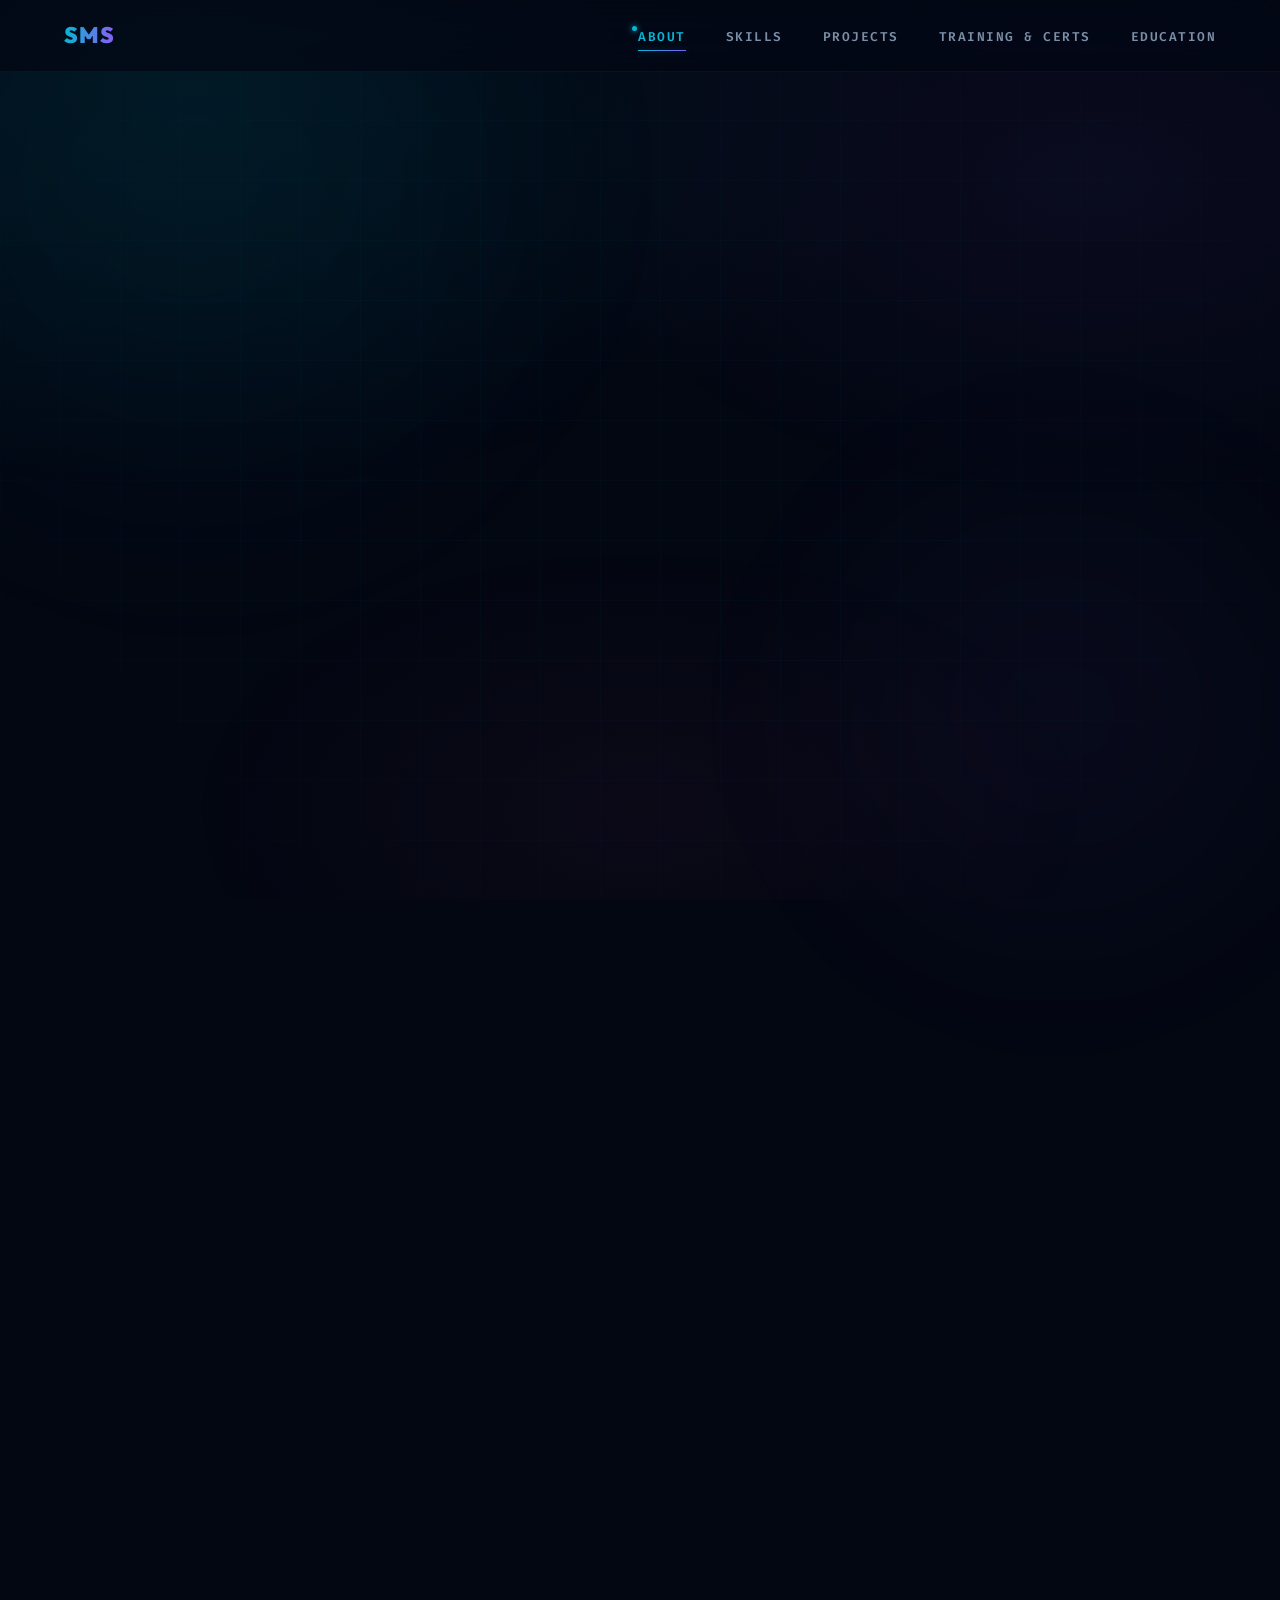
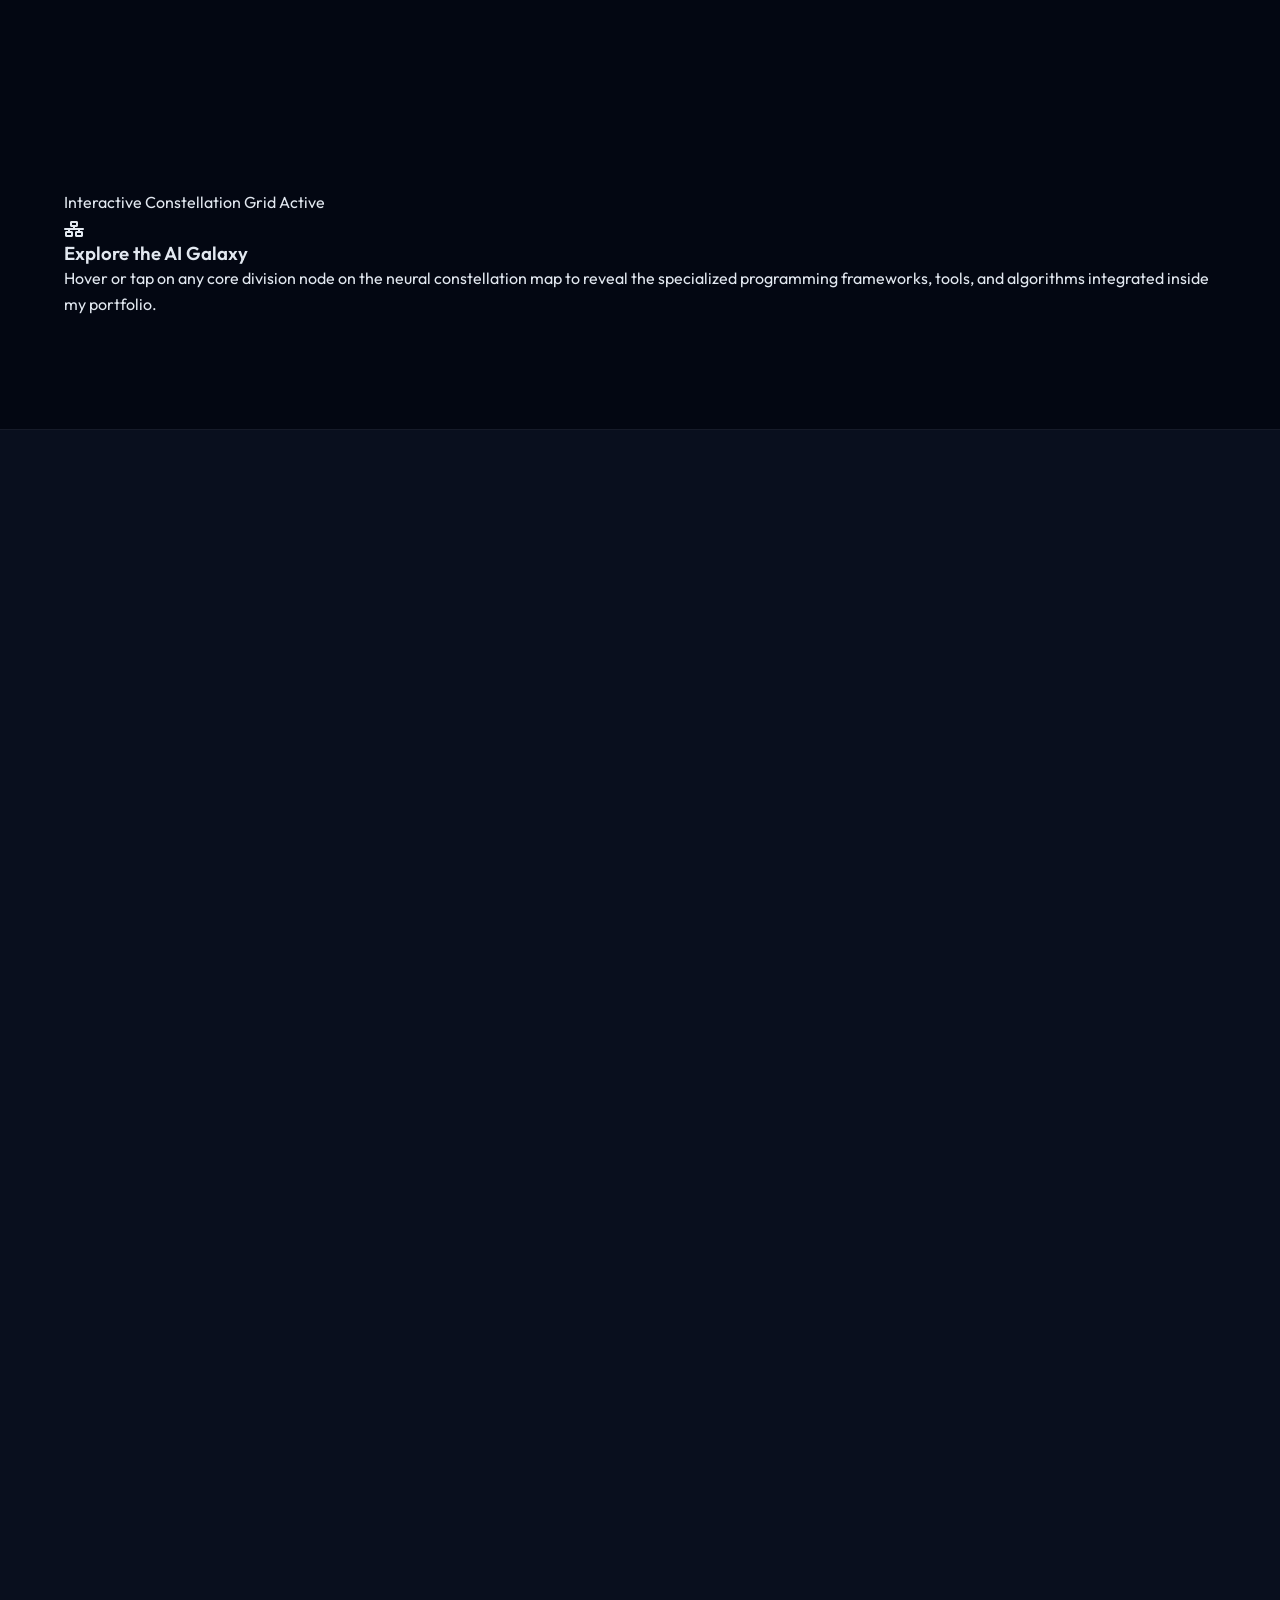
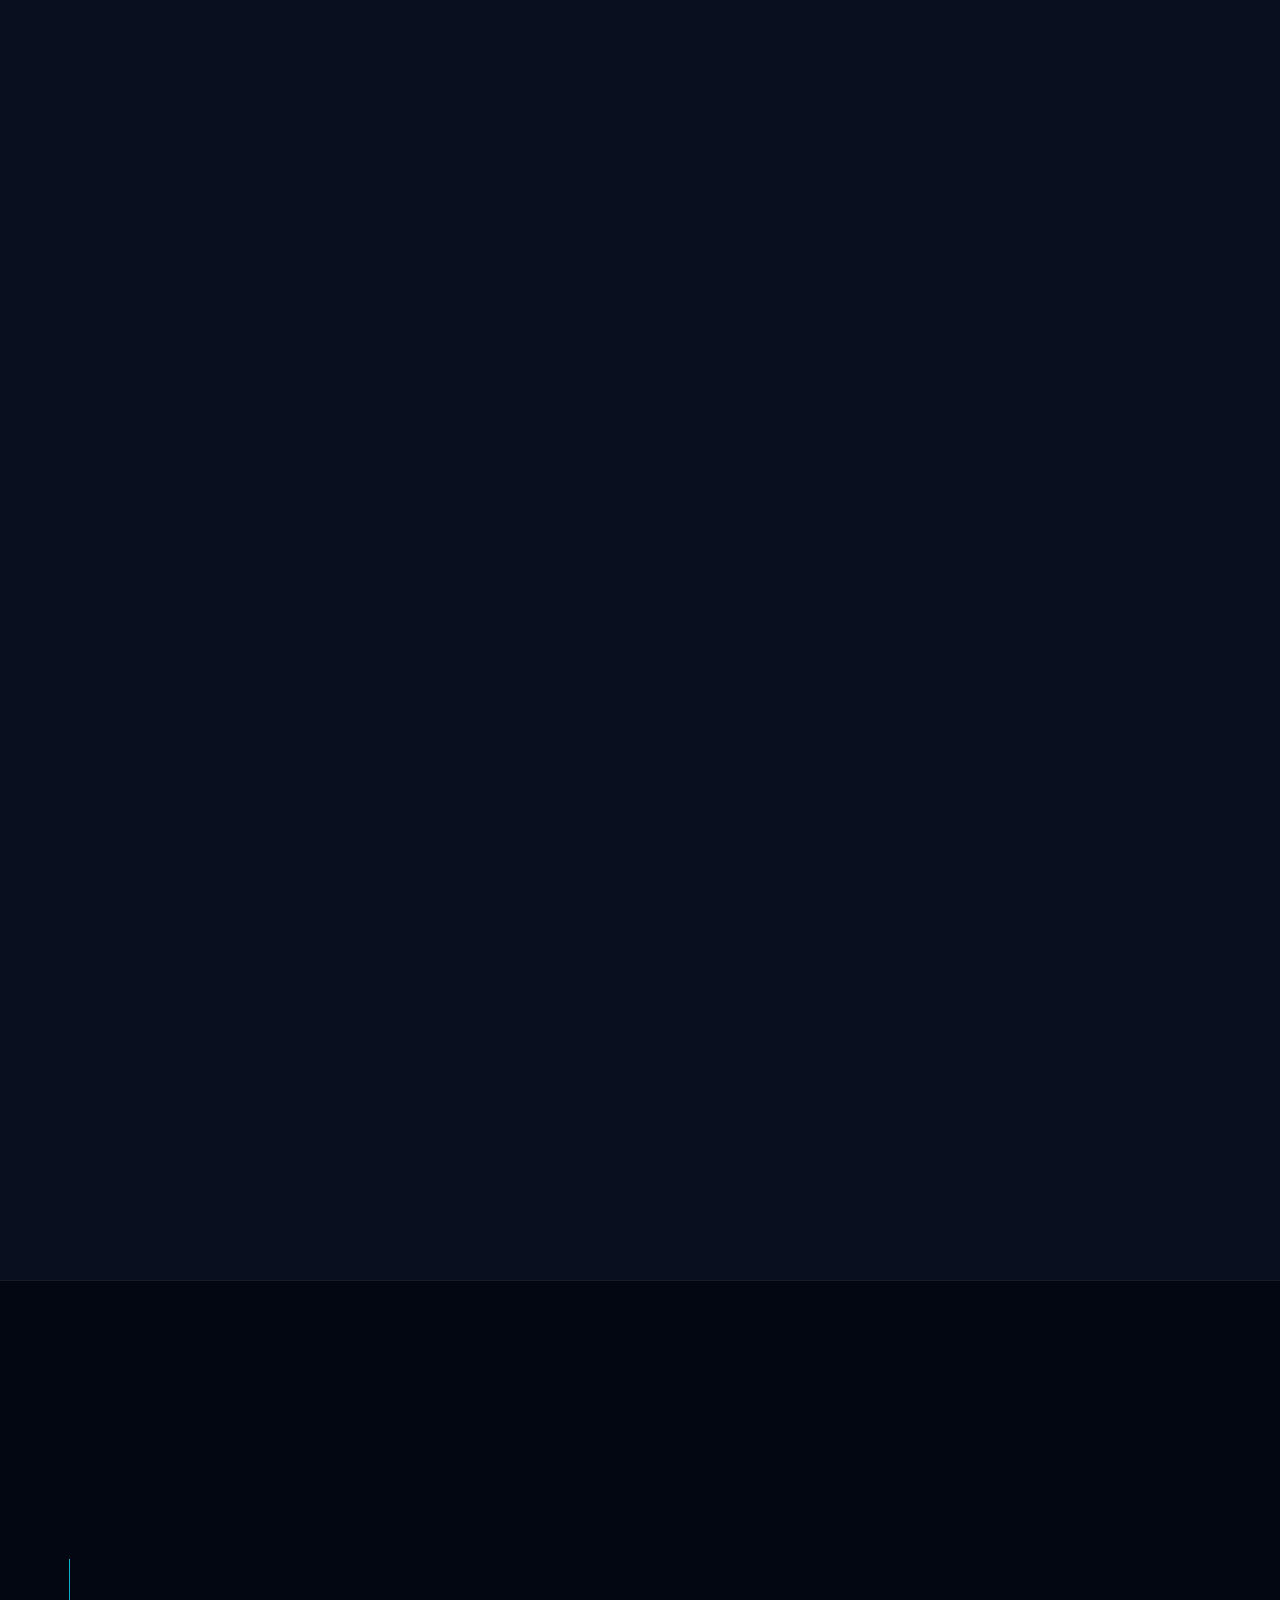
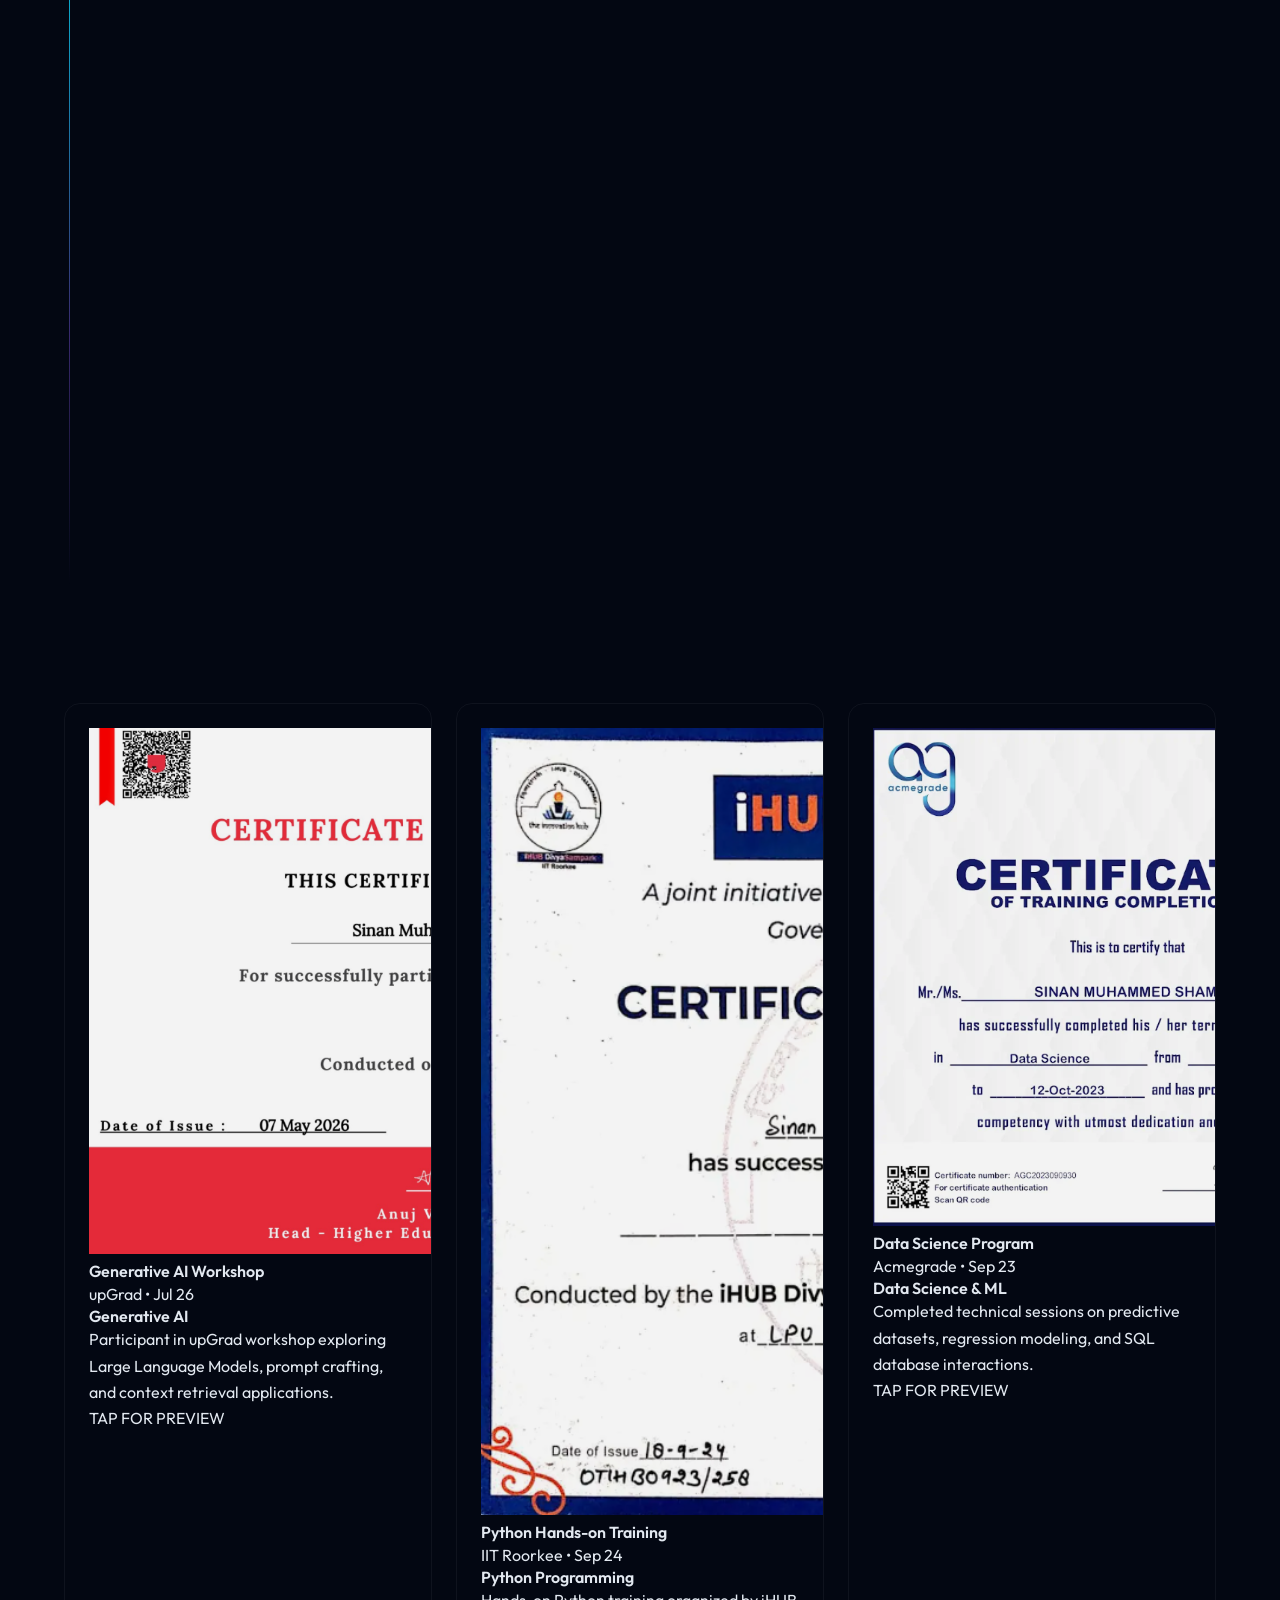
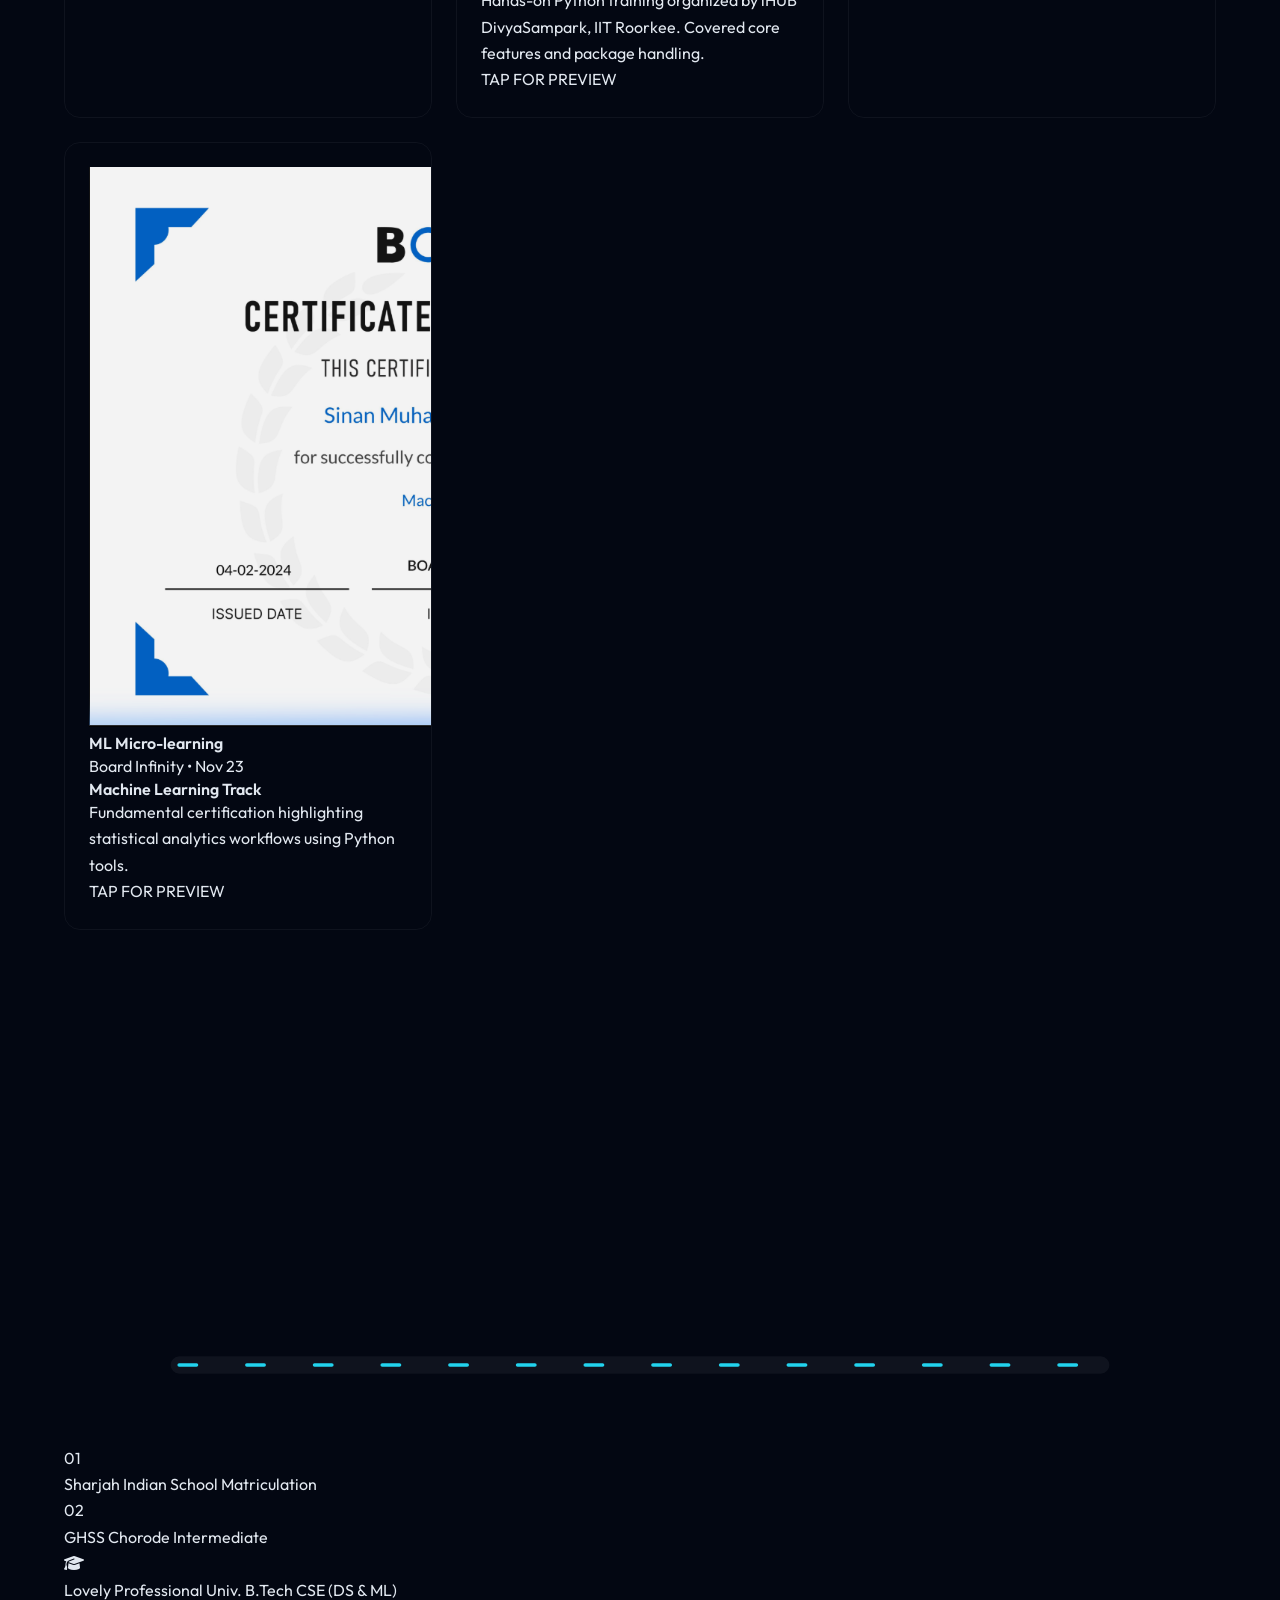
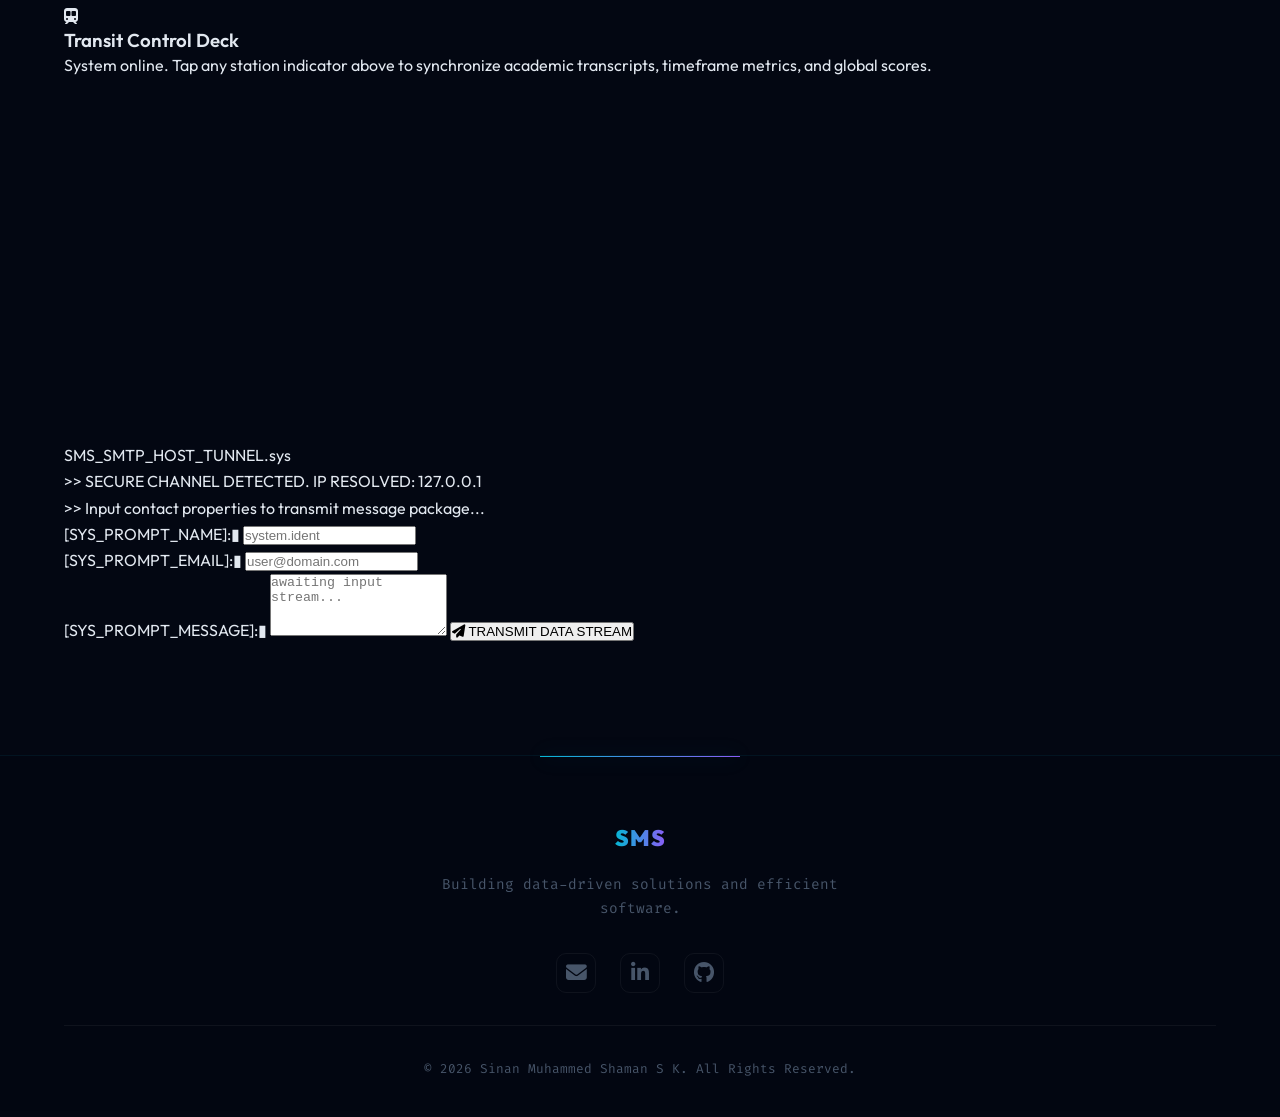
==== commit 73b4b918: "Fix Contact Me button overlaps, integrate Web3Forms secure terminal, and enforce strict top-page loa" ====
--- a/index.html
+++ b/index.html
@@ -97,7 +97,7 @@
                         intelligent ML pipelines, and designing RAG-powered AI systems that solve real-world problems.
                     </p>
                     <div class="contact-links">
-                        <a href="mailto:sinanmssk@gmail.com" class="btn btn-primary"><i class="fas fa-envelope"></i>
+                        <a href="#contact" class="btn btn-primary"><i class="fas fa-envelope"></i>
                             Contact
                             Me</a>
                         <a href="https://drive.google.com/file/d/1M3XfzDQn9lenbYMRQRtKOSVsqS4I58dd/view?usp=sharing"
@@ -1072,13 +1072,14 @@
                         <div class="text-slate-400 mb-4">&gt;&gt; Input contact properties to transmit message
                             package...</div>
 
-                        <form id="terminal-form" class="space-y-6">
+                        <form action="https://api.web3forms.com/submit" method="POST" id="terminal-form" class="space-y-6">
+                            <input type="hidden" name="access_key" value="5331804a-360f-451a-88d9-b5dd119e126c">
                             <!-- Name prompt -->
                             <div class="flex flex-col gap-2">
                                 <label for="form-name"
                                     class="text-violet-400 font-bold flex items-center gap-2"><span>[SYS_PROMPT_NAME]:</span><span
                                         class="animate-pulse text-cyan-400">▮</span></label>
-                                <input type="text" id="form-name" required placeholder="system.ident"
+                                <input type="text" id="form-name" name="name" required placeholder="system.ident"
                                     class="w-full bg-slate-900 border border-slate-800 focus:border-cyan-400/50 rounded-lg px-4 py-3 text-slate-200 outline-none transition-all duration-300 font-mono">
                             </div>
 
@@ -1087,7 +1088,7 @@
                                 <label for="form-email"
                                     class="text-violet-400 font-bold flex items-center gap-2"><span>[SYS_PROMPT_EMAIL]:</span><span
                                         class="animate-pulse text-cyan-400">▮</span></label>
-                                <input type="email" id="form-email" required placeholder="user@domain.com"
+                                <input type="email" id="form-email" name="email" required placeholder="user@domain.com"
                                     class="w-full bg-slate-900 border border-slate-800 focus:border-cyan-400/50 rounded-lg px-4 py-3 text-slate-200 outline-none transition-all duration-300 font-mono">
                             </div>
 
@@ -1096,20 +1097,18 @@
                                 <label for="form-msg"
                                     class="text-violet-400 font-bold flex items-center gap-2"><span>[SYS_PROMPT_MESSAGE]:</span><span
                                         class="animate-pulse text-cyan-400">▮</span></label>
-                                <textarea id="form-msg" required rows="4" placeholder="awaiting input stream..."
+                                <textarea id="form-msg" name="message" required rows="4" placeholder="awaiting input stream..."
                                     class="w-full bg-slate-900 border border-slate-800 focus:border-cyan-400/50 rounded-lg px-4 py-3 text-slate-200 outline-none transition-all duration-300 font-mono resize-none"></textarea>
-                            </div>
-
-                            <button type="submit"
+                               <button type="submit" id="transmit-btn"
+                                style="position:relative;z-index:9999;cursor:pointer;"
                                 class="w-full bg-gradient-to-r from-cyan-500 to-violet-600 hover:from-cyan-400 hover:to-violet-500 text-white font-bold py-4 rounded-xl shadow-lg shadow-cyan-500/10 hover:shadow-cyan-400/20 active:scale-[0.98] transition-all duration-200 tracking-wider flex items-center justify-center gap-3">
                                 <i class="fas fa-paper-plane text-xs"></i> TRANSMIT DATA STREAM
                             </button>
                         </form>
 
                         <!-- Terminal status logs area -->
-                        <div id="terminal-logs" class="mt-6 space-y-2 border-t border-slate-800 pt-4 hidden">
-                            <div class="text-slate-500 mt-1">[SYSTEM] COMPILING DATA PACKETS...</div>
-                        </div>
+                        <div id="terminal-logs" class="mt-6 space-y-2 border-t border-slate-800 pt-4 hidden font-mono text-sm"></div>
+
                     </div>
                 </div>
             </div>
--- a/styles.css
+++ b/styles.css
@@ -552,6 +552,8 @@
     align-items: center;
     gap: 2rem;
     flex-wrap: wrap;
+    position: relative;
+    z-index: 100;
 }
 
 .social-icons {
@@ -1833,17 +1835,15 @@
     inset: 0;
     width: 100%;
     height: 100%;
-    pointer-events: auto;
-    /* enable interactions */
+    pointer-events: none;
     z-index: 1;
     opacity: 0.35;
-
 }
 
 .hero-content,
 .hero-image {
     position: relative;
-    z-index: 10;
+    z-index: 50;
 }
 
 /* Jupyter Notebook Simulation Widget */
